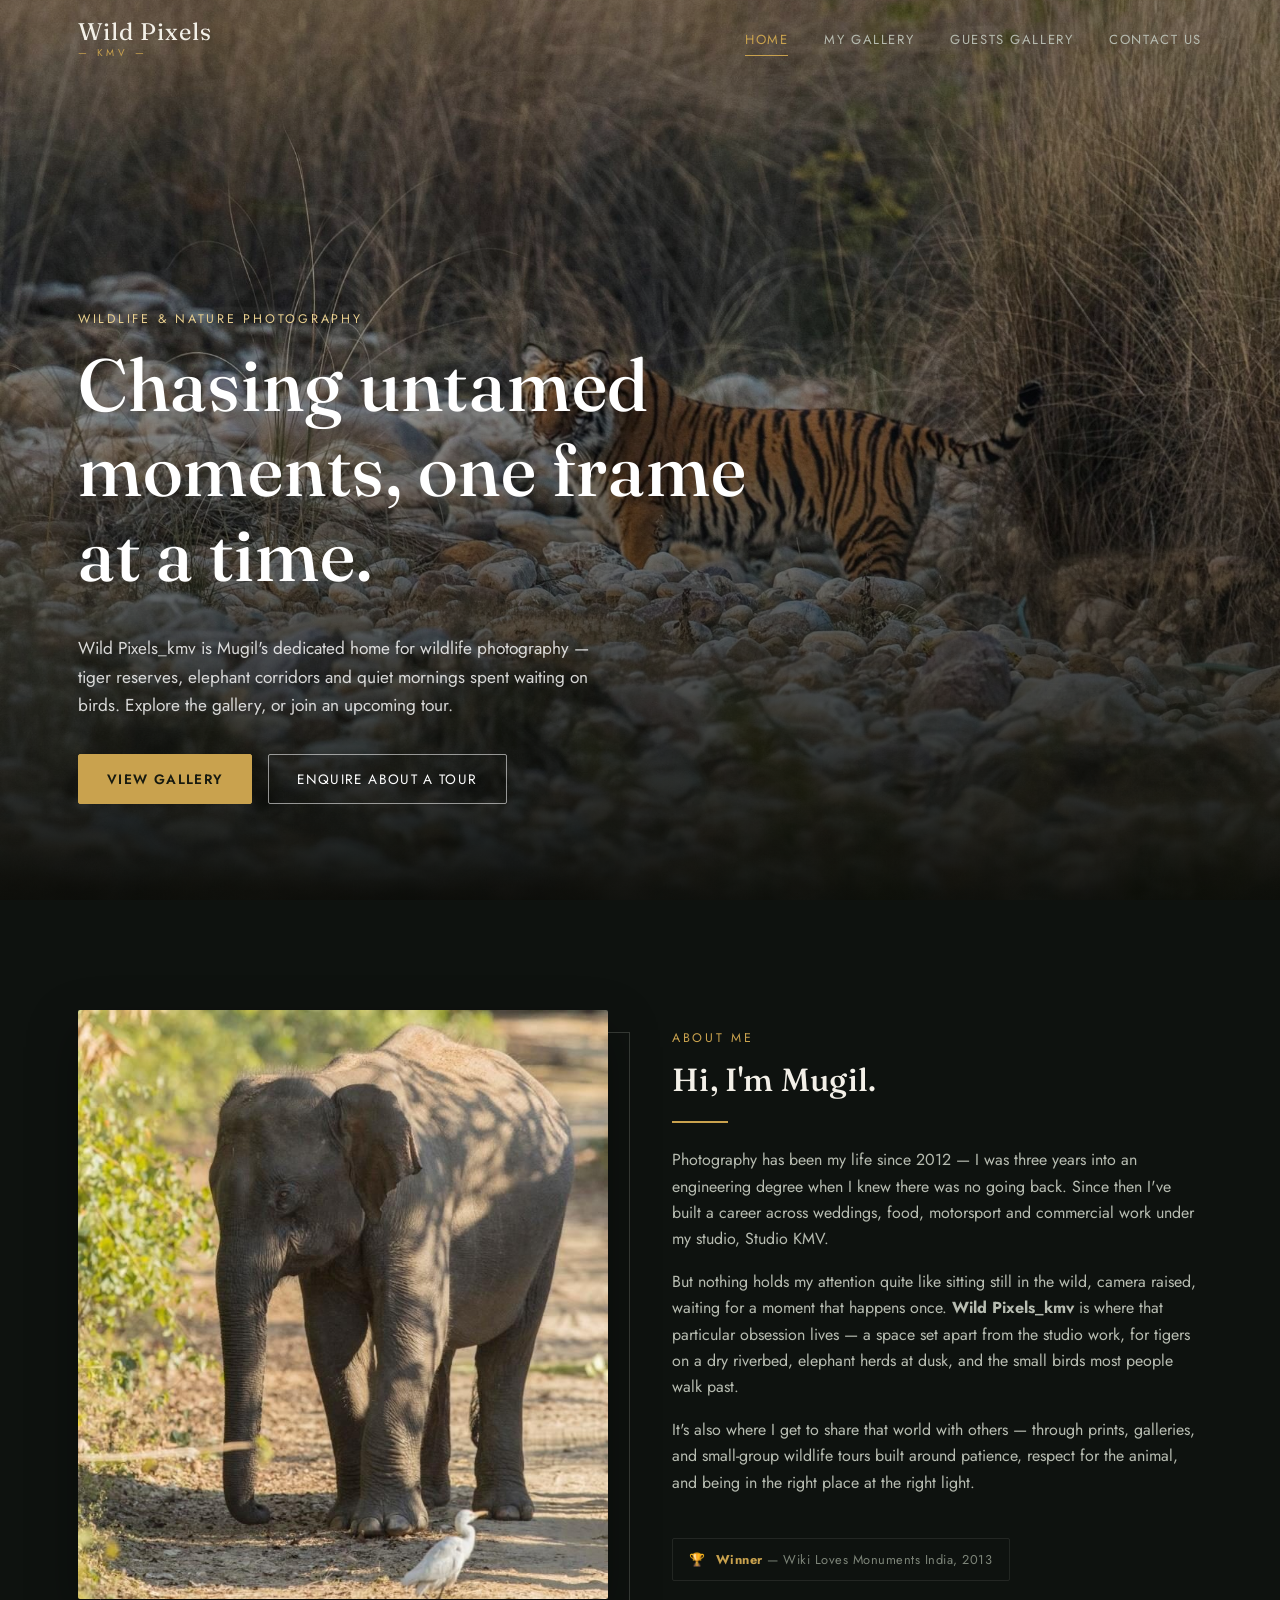
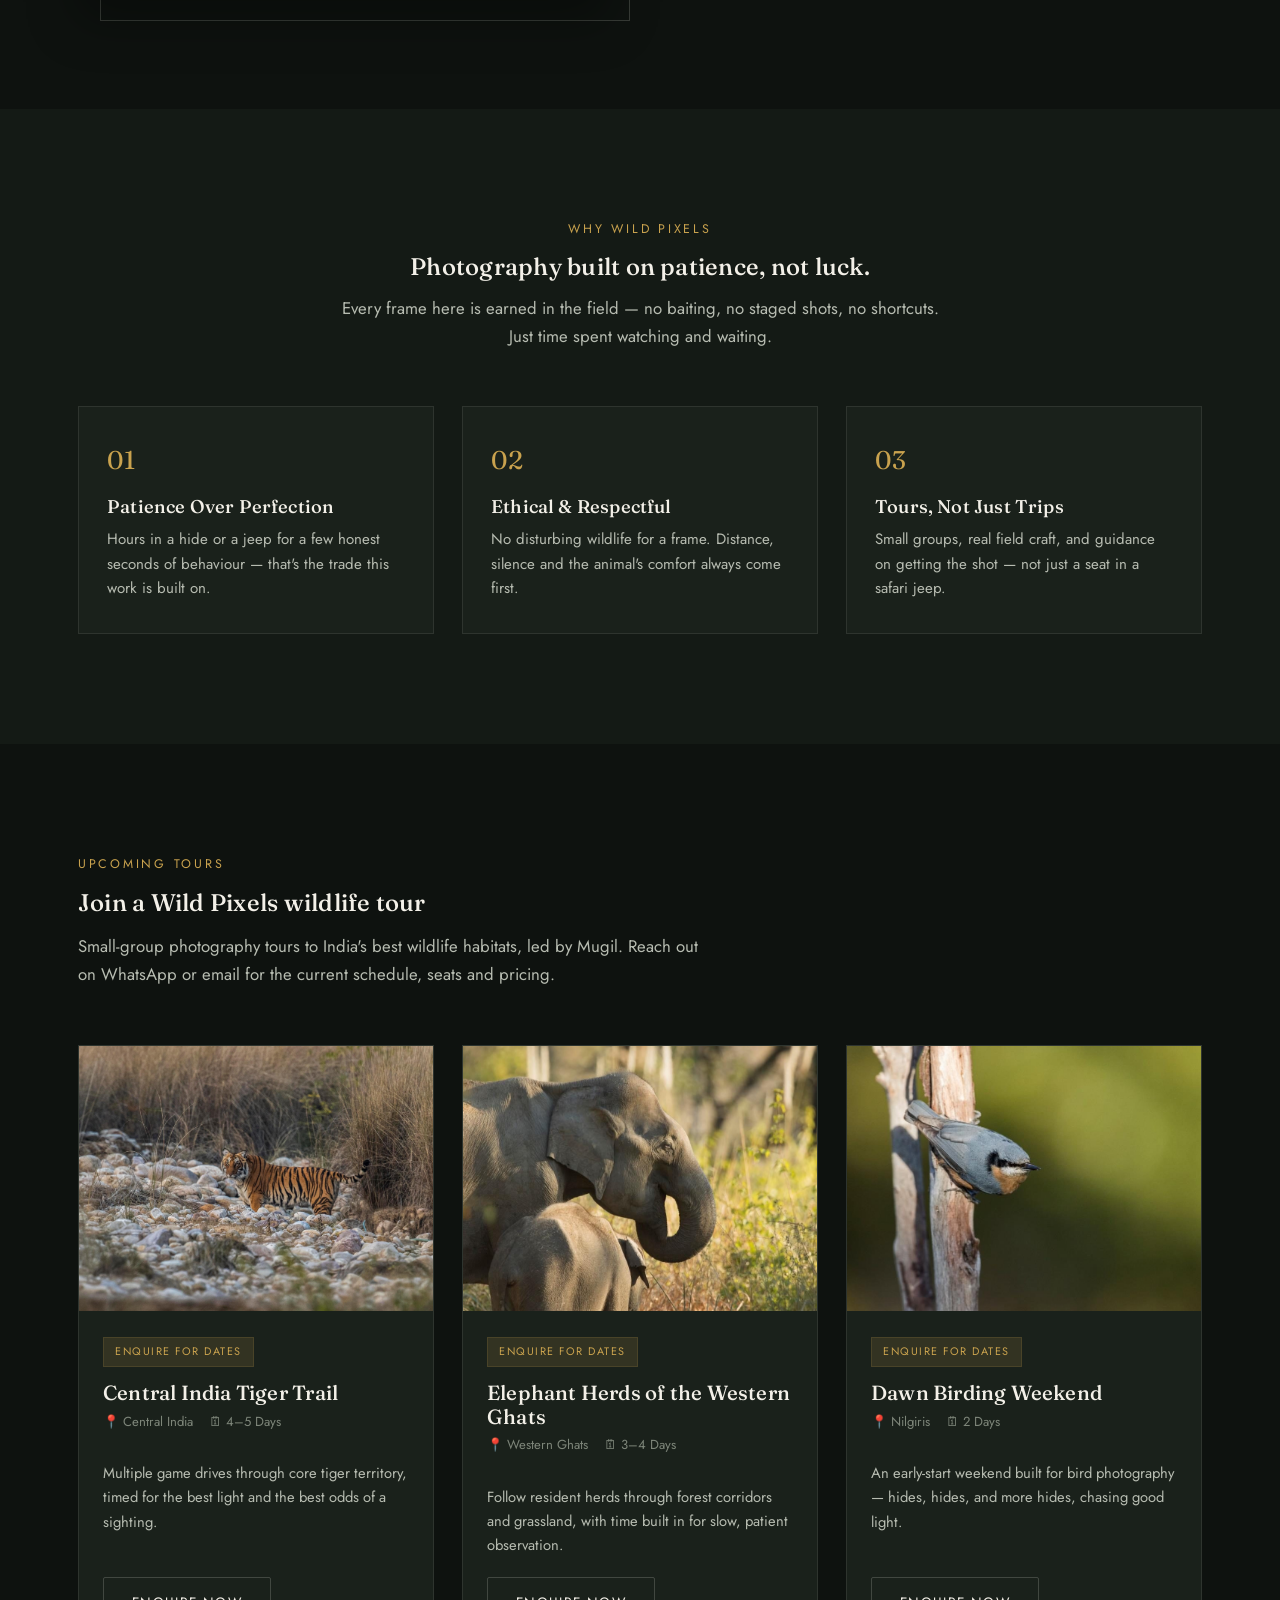
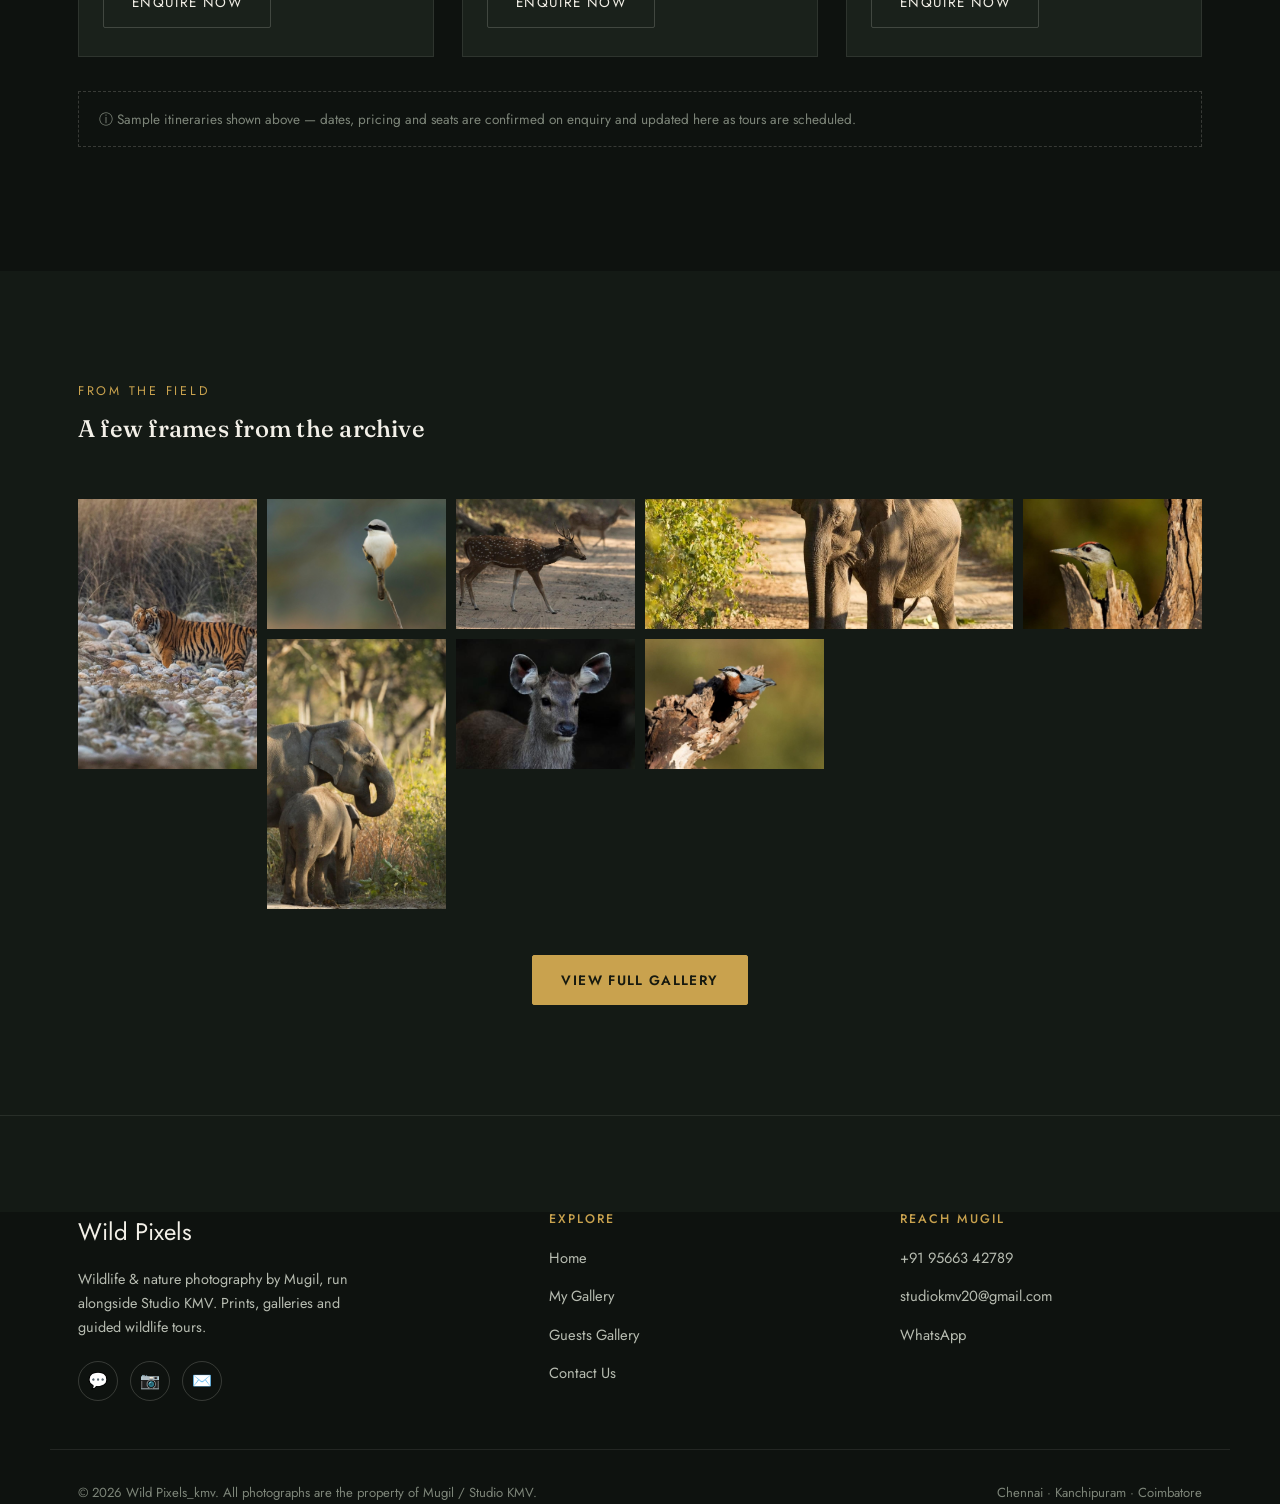
==== index.html @ 9798e11a "Initial Wild Pixels_kmv wildlife photography site Home, gallery, guests gallery, and contact pages b" ====
<!DOCTYPE html>
<html lang="en">
<head>
<meta charset="UTF-8">
<meta name="viewport" content="width=device-width, initial-scale=1.0">
<title>Wild Pixels_kmv — Wildlife &amp; Nature Photography by Mugil</title>
<meta name="description" content="Wild Pixels_kmv is the wildlife and nature photography home of Mugil (Studio KMV) — galleries, guided wildlife tours, and enquiries.">
<link rel="icon" href="data:image/svg+xml,<svg xmlns=%22http://www.w3.org/2000/svg%22 viewBox=%220 0 100 100%22><text y=%22.9em%22 font-size=%2290%22>🐾</text></svg>">
<link rel="preconnect" href="https://fonts.googleapis.com">
<link rel="preconnect" href="https://fonts.gstatic.com" crossorigin>
<link href="https://fonts.googleapis.com/css2?family=Fraunces:opsz,wght@9..144,400;9..144,500;9..144,600&family=Jost:wght@400;500;600&display=swap" rel="stylesheet">
<link rel="stylesheet" href="css/style.css">
</head>
<body>

<header class="site-header">
  <div class="container nav-inner">
    <a href="index.html" class="brand">
      <span class="brand-main">Wild Pixels</span>
      <span class="brand-sub">— KMV —</span>
    </a>
    <nav>
      <ul class="nav-links">
        <li><a href="index.html" class="active">Home</a></li>
        <li><a href="gallery.html">My Gallery</a></li>
        <li><a href="guests.html">Guests Gallery</a></li>
        <li><a href="contact.html">Contact Us</a></li>
      </ul>
    </nav>
    <button class="nav-toggle" aria-label="Toggle menu"><span></span><span></span><span></span></button>
  </div>
</header>

<section class="hero" style="background-image:url('assets/img/tiger.jpg')">
  <div class="container hero-inner">
    <span class="eyebrow reveal in">Wildlife &amp; Nature Photography</span>
    <h1 class="reveal in">Chasing untamed moments, one frame at a time.</h1>
    <p class="reveal in">Wild Pixels_kmv is Mugil's dedicated home for wildlife photography — tiger reserves, elephant corridors and quiet mornings spent waiting on birds. Explore the gallery, or join an upcoming tour.</p>
    <div class="hero-actions reveal in">
      <a href="gallery.html" class="btn btn-primary">View Gallery</a>
      <a href="contact.html" class="btn btn-ghost-light">Enquire About a Tour</a>
    </div>
  </div>
</section>

<!-- ABOUT ME & WHY WILD PIXELS -->
<section class="section" id="about">
  <div class="container split">
    <div class="split-media reveal">
      <img src="assets/img/elephant-calf-egret.jpg" alt="Elephant calf in the wild, Mudumalai">
      <div class="frame"></div>
    </div>
    <div class="split-body reveal">
      <span class="eyebrow">About Me</span>
      <h2>Hi, I'm Mugil.</h2>
      <div class="divider"></div>
      <p>Photography has been my life since 2012 — I was three years into an engineering degree when I knew there was no going back. Since then I've built a career across weddings, food, motorsport and commercial work under my studio, Studio KMV.</p>
      <p>But nothing holds my attention quite like sitting still in the wild, camera raised, waiting for a moment that happens once. <strong>Wild Pixels_kmv</strong> is where that particular obsession lives — a space set apart from the studio work, for tigers on a dry riverbed, elephant herds at dusk, and the small birds most people walk past.</p>
      <p>It's also where I get to share that world with others — through prints, galleries, and small-group wildlife tours built around patience, respect for the animal, and being in the right place at the right light.</p>
      <div class="credit-line">🏆 <span><strong>Winner</strong> — Wiki Loves Monuments India, 2013</span></div>
    </div>
  </div>
</section>

<!-- WHY WILD PIXELS -->
<section class="section section-alt">
  <div class="container">
    <div class="section-head center reveal">
      <span class="eyebrow">Why Wild Pixels</span>
      <h2>Photography built on patience, not luck.</h2>
      <p class="lede" style="margin:14px auto 0;">Every frame here is earned in the field — no baiting, no staged shots, no shortcuts. Just time spent watching and waiting.</p>
    </div>
    <div class="why-grid">
      <div class="why-card reveal">
        <span class="num">01</span>
        <h3>Patience Over Perfection</h3>
        <p>Hours in a hide or a jeep for a few honest seconds of behaviour — that's the trade this work is built on.</p>
      </div>
      <div class="why-card reveal">
        <span class="num">02</span>
        <h3>Ethical &amp; Respectful</h3>
        <p>No disturbing wildlife for a frame. Distance, silence and the animal's comfort always come first.</p>
      </div>
      <div class="why-card reveal">
        <span class="num">03</span>
        <h3>Tours, Not Just Trips</h3>
        <p>Small groups, real field craft, and guidance on getting the shot — not just a seat in a safari jeep.</p>
      </div>
    </div>
  </div>
</section>

<!-- UPCOMING TOURS -->
<section class="section" id="tours">
  <div class="container">
    <div class="section-head reveal">
      <span class="eyebrow">Upcoming Tours</span>
      <h2>Join a Wild Pixels wildlife tour</h2>
      <p class="lede">Small-group photography tours to India's best wildlife habitats, led by Mugil. Reach out on WhatsApp or email for the current schedule, seats and pricing.</p>
    </div>

    <div class="tour-grid">
      <article class="tour-card reveal">
        <div class="tour-media"><img src="assets/img/tiger.jpg" alt="Tiger tour sample"></div>
        <div class="tour-body">
          <span class="tour-status">Enquire for dates</span>
          <h3>Central India Tiger Trail</h3>
          <div class="tour-meta"><span>📍 Central India</span><span>🗓 4–5 Days</span></div>
          <p class="desc">Multiple game drives through core tiger territory, timed for the best light and the best odds of a sighting.</p>
          <a href="contact.html" class="btn">Enquire Now</a>
        </div>
      </article>

      <article class="tour-card reveal">
        <div class="tour-media"><img src="assets/img/elephant-family.jpg" alt="Elephant herd tour sample"></div>
        <div class="tour-body">
          <span class="tour-status">Enquire for dates</span>
          <h3>Elephant Herds of the Western Ghats</h3>
          <div class="tour-meta"><span>📍 Western Ghats</span><span>🗓 3–4 Days</span></div>
          <p class="desc">Follow resident herds through forest corridors and grassland, with time built in for slow, patient observation.</p>
          <a href="contact.html" class="btn">Enquire Now</a>
        </div>
      </article>

      <article class="tour-card reveal">
        <div class="tour-media"><img src="assets/img/nuthatch-branch.jpg" alt="Birding tour sample"></div>
        <div class="tour-body">
          <span class="tour-status">Enquire for dates</span>
          <h3>Dawn Birding Weekend</h3>
          <div class="tour-meta"><span>📍 Nilgiris</span><span>🗓 2 Days</span></div>
          <p class="desc">An early-start weekend built for bird photography — hides, hides, and more hides, chasing good light.</p>
          <a href="contact.html" class="btn">Enquire Now</a>
        </div>
      </article>
    </div>

    <p class="tours-note">ⓘ Sample itineraries shown above — dates, pricing and seats are confirmed on enquiry and updated here as tours are scheduled.</p>
  </div>
</section>

<!-- GALLERY SNIPPETS -->
<section class="section section-alt">
  <div class="container">
    <div class="section-head reveal">
      <span class="eyebrow">From the Field</span>
      <h2>A few frames from the archive</h2>
    </div>
    <div class="snip-grid reveal">
      <a href="gallery.html" class="tall"><img src="assets/img/tiger.jpg" alt="Tiger, Central India"></a>
      <a href="gallery.html"><img src="assets/img/hero-shrike.jpg" alt="Long-tailed shrike"></a>
      <a href="gallery.html"><img src="assets/img/spotted-deer.jpg" alt="Spotted deer"></a>
      <a href="gallery.html" class="wide"><img src="assets/img/elephant-walking.jpg" alt="Asian elephant"></a>
      <a href="gallery.html"><img src="assets/img/woodpecker-2.jpg" alt="Woodpecker"></a>
      <a href="gallery.html" class="tall"><img src="assets/img/elephant-family.jpg" alt="Elephant family"></a>
      <a href="gallery.html"><img src="assets/img/sambar-deer.jpg" alt="Sambar deer"></a>
      <a href="gallery.html"><img src="assets/img/nuthatch-hole.jpg" alt="Nuthatch"></a>
    </div>
    <div class="section-foot reveal">
      <a href="gallery.html" class="btn btn-primary">View Full Gallery</a>
    </div>
  </div>
</section>

<footer class="site-footer" id="footer-include"></footer>
<script src="js/footer.js"></script>
<script src="js/main.js"></script>
</body>
</html>
---- css/style.css ----
/* ============================================================
   Wild Pixels_kmv — Wildlife & Nature Photography
   ============================================================ */

:root {
  --bg: #0e120f;
  --bg-alt: #141a15;
  --surface: #1a211b;
  --surface-2: #202822;
  --text: #f3f0e8;
  --text-muted: #b7bcb1;
  --text-faint: #7d8579;
  --accent: #c9a24e;
  --accent-soft: rgba(201, 162, 78, 0.14);
  --border: rgba(243, 240, 232, 0.09);
  --border-strong: rgba(243, 240, 232, 0.18);
  --shadow: 0 20px 50px rgba(0, 0, 0, 0.35);
  --serif: "Fraunces", "Georgia", serif;
  --sans: "Jost", "Segoe UI", sans-serif;
  --maxw: 1180px;
}

* { box-sizing: border-box; }
html { scroll-behavior: smooth; }

body {
  margin: 0;
  background: var(--bg);
  color: var(--text);
  font-family: var(--sans);
  font-size: 16px;
  line-height: 1.65;
  -webkit-font-smoothing: antialiased;
}

img { max-width: 100%; display: block; }

h1, h2, h3, h4 {
  font-family: var(--serif);
  font-weight: 500;
  line-height: 1.15;
  margin: 0 0 0.5em;
  letter-spacing: 0.01em;
}

a { color: inherit; text-decoration: none; }

.container {
  max-width: var(--maxw);
  margin: 0 auto;
  padding: 0 28px;
}

.eyebrow {
  display: block;
  font-family: var(--sans);
  font-size: 0.78rem;
  letter-spacing: 0.22em;
  text-transform: uppercase;
  color: var(--accent);
  margin-bottom: 14px;
}

.lede {
  color: var(--text-muted);
  font-size: 1.05rem;
  max-width: 62ch;
}

/* ---------- Buttons ---------- */
.btn {
  display: inline-flex;
  align-items: center;
  gap: 10px;
  padding: 13px 28px;
  border-radius: 2px;
  font-family: var(--sans);
  font-size: 0.85rem;
  letter-spacing: 0.1em;
  text-transform: uppercase;
  border: 1px solid var(--border-strong);
  transition: all 0.25s ease;
  cursor: pointer;
  background: transparent;
  color: var(--text);
}
.btn:hover { border-color: var(--accent); color: var(--accent); }
.btn-primary {
  background: var(--accent);
  border-color: var(--accent);
  color: #16190f;
  font-weight: 600;
}
.btn-primary:hover { background: #dbb562; border-color: #dbb562; color: #16190f; }
.btn-ghost-light {
  border-color: rgba(255,255,255,0.55);
  color: #fff;
}
.btn-ghost-light:hover { border-color: var(--accent); color: var(--accent); }

/* ---------- Nav ---------- */
.site-header {
  position: fixed;
  top: 0; left: 0; right: 0;
  z-index: 100;
  padding: 20px 0;
  transition: background 0.3s ease, padding 0.3s ease, box-shadow .3s ease;
}
.site-header.scrolled {
  background: rgba(14, 18, 15, 0.92);
  backdrop-filter: blur(10px);
  padding: 12px 0;
  box-shadow: 0 6px 24px rgba(0,0,0,0.25);
  border-bottom: 1px solid var(--border);
}
.nav-inner {
  display: flex;
  align-items: center;
  justify-content: space-between;
}
.brand {
  display: flex;
  flex-direction: column;
  line-height: 1;
}
.brand .brand-main {
  font-family: var(--serif);
  font-size: 1.5rem;
  letter-spacing: 0.04em;
  color: var(--text);
}
.brand .brand-sub {
  font-family: var(--sans);
  font-size: 0.62rem;
  letter-spacing: 0.35em;
  color: var(--accent);
  margin-top: 4px;
}
.nav-links {
  display: flex;
  gap: 36px;
  align-items: center;
  list-style: none;
  margin: 0; padding: 0;
}
.nav-links a {
  font-size: 0.82rem;
  letter-spacing: 0.12em;
  text-transform: uppercase;
  color: var(--text-muted);
  padding: 6px 0;
  border-bottom: 1px solid transparent;
  transition: color .2s ease, border-color .2s ease;
}
.nav-links a:hover,
.nav-links a.active { color: var(--accent); border-color: var(--accent); }

.nav-toggle {
  display: none;
  flex-direction: column;
  gap: 5px;
  background: none;
  border: none;
  cursor: pointer;
  padding: 6px;
}
.nav-toggle span {
  width: 24px; height: 2px; background: var(--text);
}

/* ---------- Hero ---------- */
.hero {
  position: relative;
  min-height: 100vh;
  display: flex;
  align-items: flex-end;
  background-size: cover;
  background-position: center;
  overflow: hidden;
}
.hero::after {
  content: "";
  position: absolute; inset: 0;
  background: linear-gradient(180deg, rgba(10,12,9,0.35) 0%, rgba(10,12,9,0.35) 40%, rgba(8,10,7,0.92) 100%);
}
.hero-inner {
  position: relative;
  z-index: 2;
  padding-bottom: 96px;
  width: 100%;
}
.hero .eyebrow { color: #e8cf8f; }
.hero h1 {
  font-size: clamp(2.6rem, 6vw, 4.6rem);
  color: #fff;
  max-width: 16ch;
}
.hero p {
  color: rgba(255,255,255,0.82);
  max-width: 52ch;
  font-size: 1.08rem;
  margin: 18px 0 34px;
}
.hero-actions { display: flex; gap: 16px; flex-wrap: wrap; }

.page-hero {
  position: relative;
  min-height: 46vh;
  display: flex;
  align-items: flex-end;
  background-size: cover;
  background-position: center;
}
.page-hero::after {
  content: "";
  position: absolute; inset: 0;
  background: linear-gradient(180deg, rgba(10,12,9,0.45) 0%, rgba(8,10,7,0.9) 100%);
}
.page-hero .hero-inner { padding-bottom: 56px; }
.page-hero h1 { color: #fff; font-size: clamp(2.2rem, 4.5vw, 3.2rem); }

/* ---------- Sections ---------- */
.section { padding: 110px 0; }
.section-tight { padding: 70px 0; }
.section-alt { background: var(--bg-alt); }
.section-head { max-width: 640px; margin-bottom: 56px; }
.section-head.center { margin-left: auto; margin-right: auto; text-align: center; }

/* ---------- About / split layout ---------- */
.split {
  display: grid;
  grid-template-columns: 1fr 1fr;
  gap: 64px;
  align-items: center;
}
.split-media { position: relative; }
.split-media img {
  width: 100%;
  border-radius: 2px;
  box-shadow: var(--shadow);
}
.split-media .frame {
  position: absolute;
  top: 22px; left: 22px; right: -22px; bottom: -22px;
  border: 1px solid var(--border-strong);
  z-index: -1;
}
.split-body h2 { font-size: 2rem; }
.split-body .divider {
  width: 56px; height: 2px; background: var(--accent);
  margin: 22px 0 24px;
}
.split-body p { color: var(--text-muted); margin: 0 0 16px; }
.credit-line {
  display: inline-flex; align-items: center; gap: 10px;
  margin-top: 26px; padding: 10px 16px;
  border: 1px solid var(--border); border-radius: 2px;
  font-size: 0.8rem; color: var(--text-faint); letter-spacing: 0.04em;
}
.credit-line strong { color: var(--accent); }

/* ---------- Why grid ---------- */
.why-grid {
  display: grid;
  grid-template-columns: repeat(3, 1fr);
  gap: 28px;
  margin-top: 56px;
}
.why-card {
  padding: 32px 28px;
  border: 1px solid var(--border);
  background: var(--surface);
}
.why-card .num {
  font-family: var(--serif);
  color: var(--accent);
  font-size: 1.6rem;
  display: block;
  margin-bottom: 14px;
}
.why-card h3 { font-size: 1.15rem; margin-bottom: 10px; }
.why-card p { color: var(--text-muted); font-size: 0.94rem; margin: 0; }

/* ---------- Tours ---------- */
.tour-grid {
  display: grid;
  grid-template-columns: repeat(auto-fit, minmax(320px, 1fr));
  gap: 28px;
}
.tour-card {
  background: var(--surface);
  border: 1px solid var(--border);
  overflow: hidden;
  display: flex;
  flex-direction: column;
}
.tour-media { aspect-ratio: 4/3; overflow: hidden; }
.tour-media img { width: 100%; height: 100%; object-fit: cover; transition: transform .5s ease; }
.tour-card:hover .tour-media img { transform: scale(1.06); }
.tour-body { padding: 26px 24px 28px; display: flex; flex-direction: column; flex: 1; }
.tour-status {
  align-self: flex-start;
  font-size: 0.68rem; letter-spacing: 0.14em; text-transform: uppercase;
  color: var(--accent); border: 1px solid var(--accent-soft);
  background: var(--accent-soft); padding: 5px 11px; margin-bottom: 14px;
}
.tour-body h3 { font-size: 1.28rem; margin-bottom: 6px; }
.tour-meta {
  display: flex; gap: 16px; flex-wrap: wrap;
  font-size: 0.82rem; color: var(--text-faint); margin-bottom: 14px;
}
.tour-body p.desc { color: var(--text-muted); font-size: 0.92rem; flex: 1; margin-bottom: 20px; }
.tour-body .btn { align-self: flex-start; }

.tours-note {
  margin-top: 34px; padding: 16px 20px;
  border: 1px dashed var(--border-strong);
  color: var(--text-faint); font-size: 0.85rem;
  display: flex; gap: 10px; align-items: flex-start;
}

/* ---------- Gallery grid & snippets ---------- */
.snip-grid {
  display: grid;
  grid-template-columns: repeat(6, 1fr);
  grid-auto-rows: 130px;
  gap: 10px;
}
.snip-grid a { display: block; overflow: hidden; position: relative; }
.snip-grid img { width: 100%; height: 100%; object-fit: cover; transition: transform .5s ease; }
.snip-grid a:hover img { transform: scale(1.08); }
.snip-grid .tall { grid-row: span 2; }
.snip-grid .wide { grid-column: span 2; }

.section-foot {
  margin-top: 46px; display: flex; justify-content: center;
}

.gallery-grid {
  columns: 3 260px;
  column-gap: 16px;
}
.gallery-grid figure {
  margin: 0 0 16px; break-inside: avoid;
  position: relative; overflow: hidden; cursor: zoom-in;
  border: 1px solid var(--border);
}
.gallery-grid img { width: 100%; display: block; transition: transform .5s ease, filter .5s ease; }
.gallery-grid figure:hover img { transform: scale(1.05); }
.gallery-grid figcaption {
  position: absolute; left: 0; right: 0; bottom: 0;
  padding: 14px 16px 12px;
  background: linear-gradient(0deg, rgba(0,0,0,0.75), transparent);
  font-size: 0.78rem; letter-spacing: 0.06em; color: #f2efe9;
  opacity: 0; transform: translateY(6px);
  transition: opacity .25s ease, transform .25s ease;
}
.gallery-grid figure:hover figcaption { opacity: 1; transform: translateY(0); }

.filter-bar {
  display: flex; gap: 10px; flex-wrap: wrap; margin-bottom: 40px;
}
.filter-bar button {
  background: none; border: 1px solid var(--border-strong);
  color: var(--text-muted); padding: 9px 18px;
  font-family: var(--sans); font-size: 0.78rem; letter-spacing: 0.1em;
  text-transform: uppercase; cursor: pointer; transition: all .2s ease;
}
.filter-bar button:hover { color: var(--accent); border-color: var(--accent); }
.filter-bar button.active { background: var(--accent); border-color: var(--accent); color: #16190f; }

/* ---------- Lightbox ---------- */
.lightbox {
  position: fixed; inset: 0; z-index: 200;
  background: rgba(6,7,5,0.94);
  display: none; align-items: center; justify-content: center;
  padding: 40px;
}
.lightbox.open { display: flex; }
.lightbox img { max-width: 92vw; max-height: 86vh; box-shadow: 0 20px 60px rgba(0,0,0,0.6); }
.lightbox-close, .lightbox-prev, .lightbox-next {
  position: absolute; background: none; border: 1px solid rgba(255,255,255,0.3);
  color: #fff; cursor: pointer; font-family: var(--sans); font-size: 0.9rem;
  width: 44px; height: 44px; border-radius: 50%;
}
.lightbox-close { top: 26px; right: 26px; }
.lightbox-prev { left: 26px; top: 50%; transform: translateY(-50%); }
.lightbox-next { right: 26px; top: 50%; transform: translateY(-50%); }
.lightbox-close:hover, .lightbox-prev:hover, .lightbox-next:hover { border-color: var(--accent); color: var(--accent); }

/* ---------- Guest gallery empty state ---------- */
.guest-intro { max-width: 680px; }
.empty-state {
  border: 1px dashed var(--border-strong);
  padding: 70px 40px;
  text-align: center;
  color: var(--text-faint);
  margin-top: 20px;
}
.empty-state .icon { font-size: 2rem; margin-bottom: 18px; color: var(--accent); }
.empty-state h3 { color: var(--text); font-size: 1.3rem; margin-bottom: 10px; }
.empty-state p { max-width: 46ch; margin: 0 auto 26px; }

.guest-tiles {
  display: grid;
  grid-template-columns: repeat(auto-fill, minmax(220px, 1fr));
  gap: 20px;
  margin-top: 40px;
}
.guest-tile {
  aspect-ratio: 1;
  border: 1px dashed var(--border-strong);
  display: flex; align-items: center; justify-content: center;
  color: var(--text-faint); font-size: 0.78rem; letter-spacing: 0.06em;
  text-align: center; padding: 20px;
}

/* ---------- Contact ---------- */
.contact-grid {
  display: grid;
  grid-template-columns: 1.1fr 0.9fr;
  gap: 60px;
}
.contact-cards { display: grid; gap: 18px; }
.contact-card {
  display: flex; align-items: center; gap: 18px;
  padding: 24px; border: 1px solid var(--border); background: var(--surface);
  transition: border-color .2s ease;
}
.contact-card:hover { border-color: var(--accent); }
.contact-card .ic {
  width: 46px; height: 46px; border-radius: 50%;
  background: var(--accent-soft); color: var(--accent);
  display: flex; align-items: center; justify-content: center;
  font-size: 1.2rem; flex-shrink: 0;
}
.contact-card .label { font-size: 0.72rem; letter-spacing: 0.14em; text-transform: uppercase; color: var(--text-faint); margin-bottom: 4px; }
.contact-card .value { font-size: 1.02rem; color: var(--text); }
.contact-card .value small { display: block; color: var(--text-muted); font-size: 0.82rem; font-weight: 400; margin-top: 2px; }

.contact-map-note {
  border: 1px solid var(--border);
  background: var(--surface);
  padding: 40px 32px;
  display: flex; flex-direction: column; justify-content: center;
  min-height: 260px;
}
.contact-map-note h3 { font-size: 1.2rem; margin-bottom: 12px; }
.contact-map-note p { color: var(--text-muted); font-size: 0.92rem; }
.location-list { list-style: none; margin: 20px 0 0; padding: 0; }
.location-list li {
  padding: 10px 0; border-top: 1px solid var(--border);
  font-size: 0.92rem; color: var(--text-muted);
  display: flex; justify-content: space-between;
}

/* ---------- Footer ---------- */
.site-footer { border-top: 1px solid var(--border); padding: 64px 0 32px; background: var(--bg-alt); }
.footer-top {
  display: grid; grid-template-columns: 1.4fr 1fr 1fr; gap: 48px;
  padding-bottom: 48px; margin-bottom: 32px; border-bottom: 1px solid var(--border);
}
.footer-brand .brand-main { font-size: 1.5rem; }
.footer-brand p { color: var(--text-muted); font-size: 0.9rem; margin: 16px 0 0; max-width: 34ch; }
.footer-col h4 {
  font-family: var(--sans); font-size: 0.78rem; letter-spacing: 0.16em;
  text-transform: uppercase; color: var(--accent); margin-bottom: 18px;
}
.footer-col ul { list-style: none; margin: 0; padding: 0; }
.footer-col li { margin-bottom: 12px; }
.footer-col a { color: var(--text-muted); font-size: 0.92rem; transition: color .2s ease; }
.footer-col a:hover { color: var(--accent); }
.social-row { display: flex; gap: 12px; margin-top: 6px; }
.social-row a {
  width: 40px; height: 40px; border: 1px solid var(--border-strong);
  border-radius: 50%; display: flex; align-items: center; justify-content: center;
  font-size: 1rem; color: var(--text-muted);
}
.social-row a:hover { border-color: var(--accent); color: var(--accent); }
.footer-bottom {
  display: flex; justify-content: space-between; align-items: center;
  font-size: 0.82rem; color: var(--text-faint); flex-wrap: wrap; gap: 12px;
}

/* ---------- Reveal-on-scroll ---------- */
.reveal { opacity: 0; transform: translateY(24px); transition: opacity .7s ease, transform .7s ease; }
.reveal.in { opacity: 1; transform: translateY(0); }

/* ---------- Responsive ---------- */
@media (max-width: 900px) {
  .split { grid-template-columns: 1fr; gap: 40px; }
  .why-grid { grid-template-columns: 1fr; }
  .contact-grid { grid-template-columns: 1fr; }
  .footer-top { grid-template-columns: 1fr; gap: 32px; }
  .snip-grid { grid-template-columns: repeat(3, 1fr); grid-auto-rows: 110px; }
  .gallery-grid { columns: 2 220px; }
}

@media (max-width: 720px) {
  .nav-links {
    position: fixed; top: 0; right: 0; height: 100vh; width: 78%;
    background: var(--bg-alt); flex-direction: column; justify-content: center;
    align-items: flex-start; gap: 28px; padding: 40px;
    transform: translateX(100%); transition: transform .3s ease;
    border-left: 1px solid var(--border);
  }
  .nav-links.open { transform: translateX(0); }
  .nav-toggle { display: flex; }
  .hero-actions { flex-direction: column; align-items: flex-start; }
  .snip-grid { grid-template-columns: repeat(2, 1fr); }
  .gallery-grid { columns: 1 100%; }
}
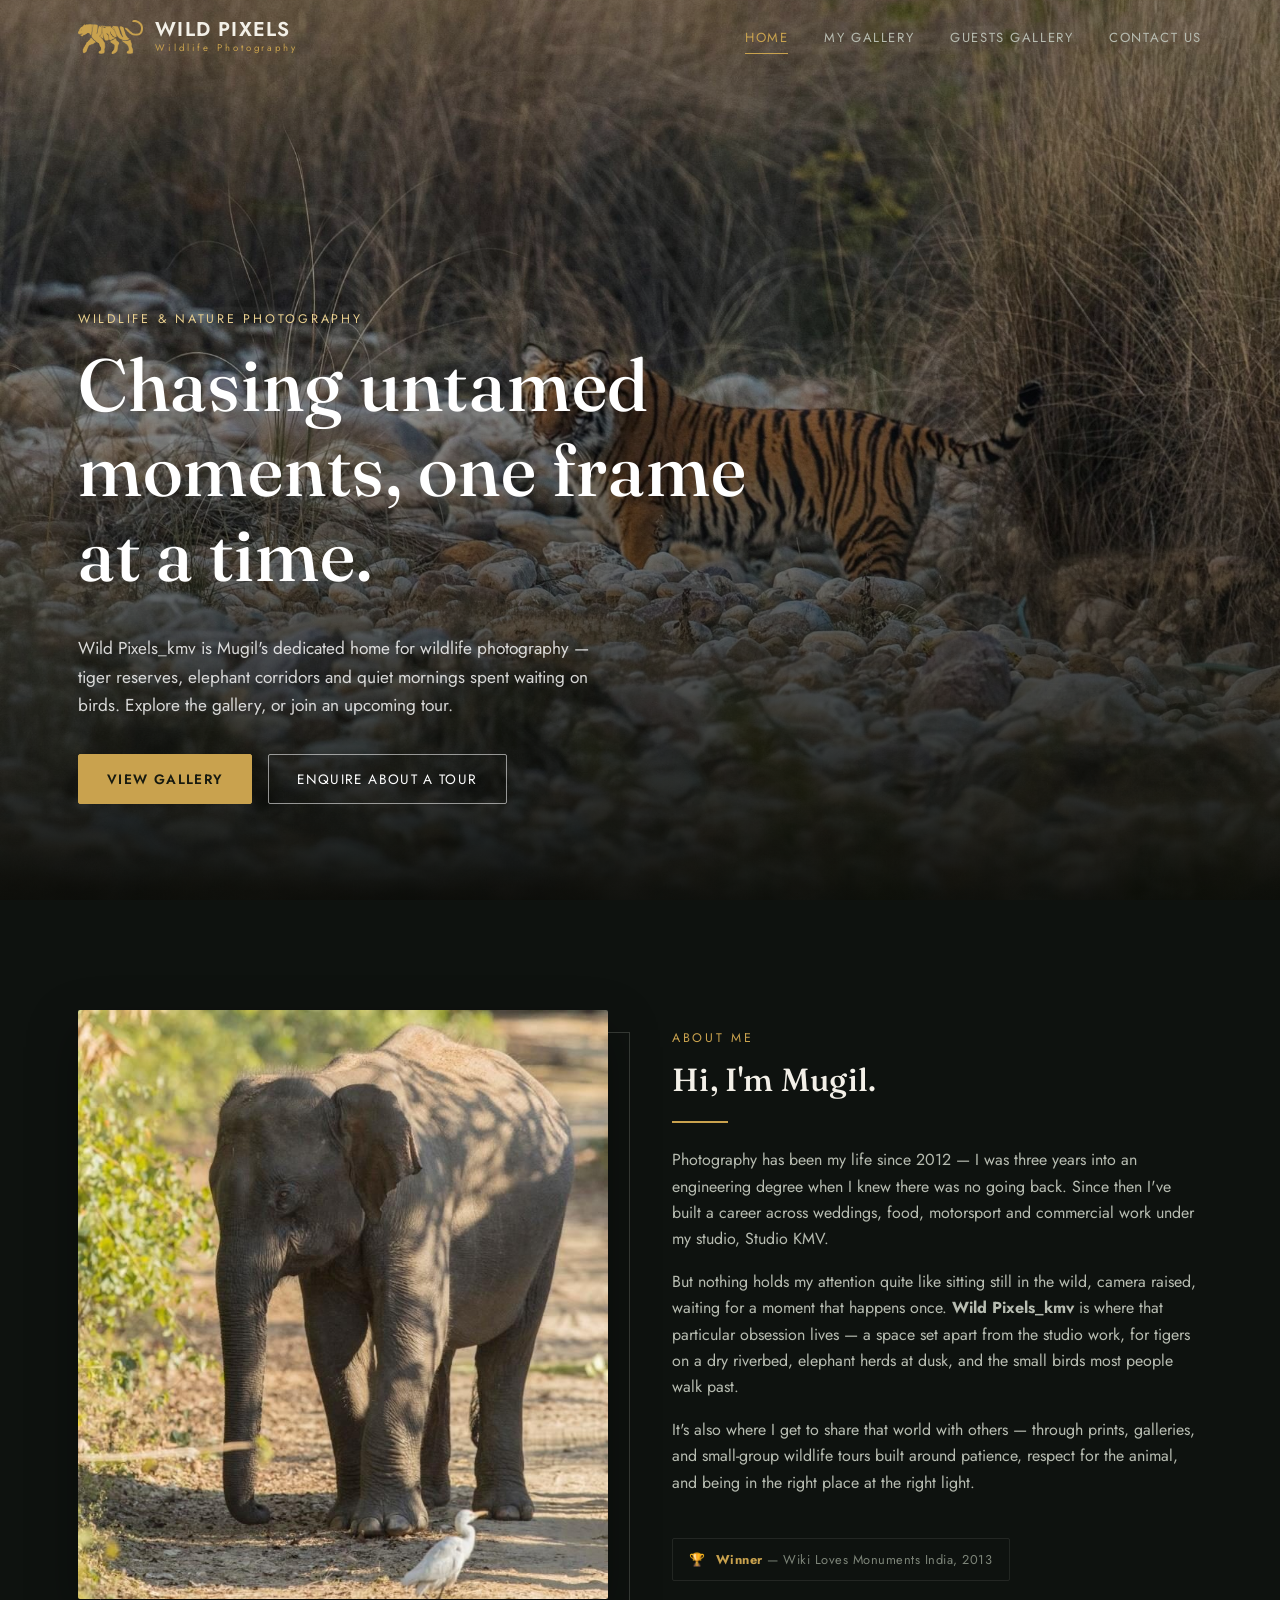
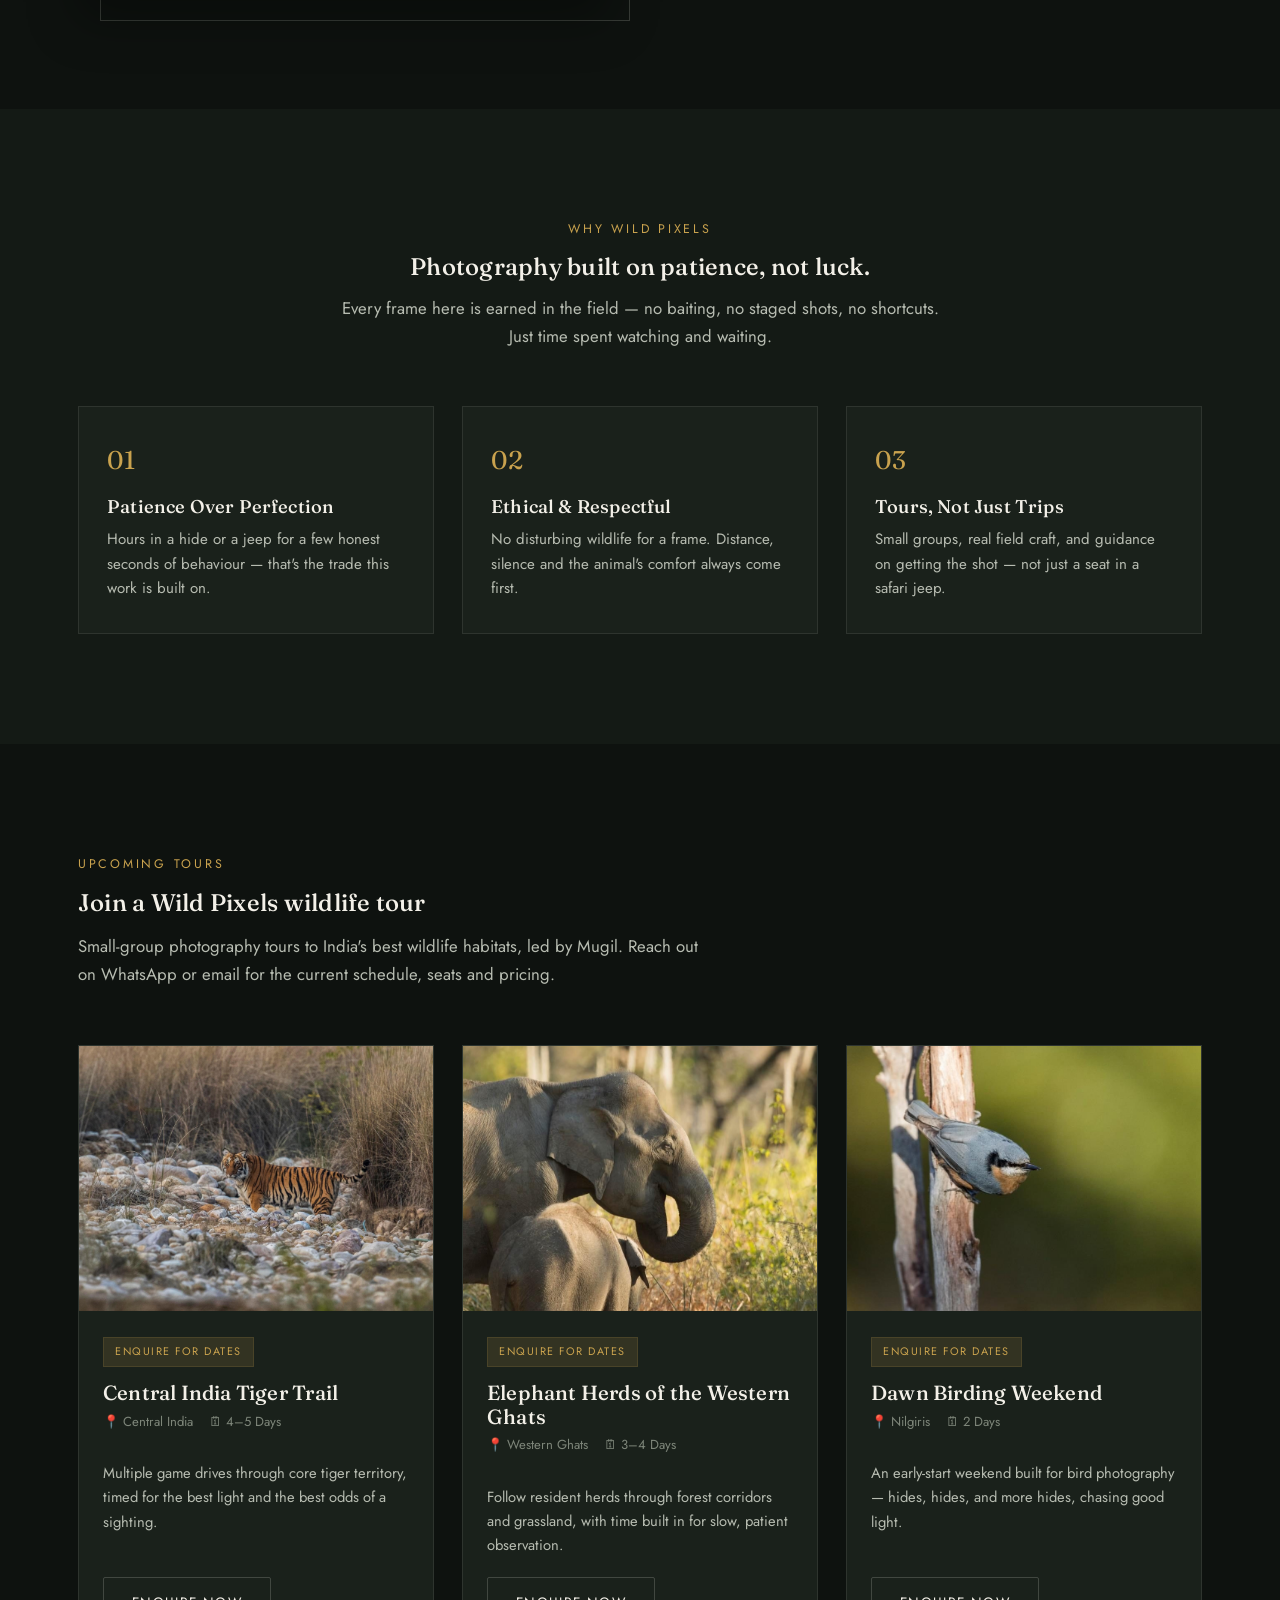
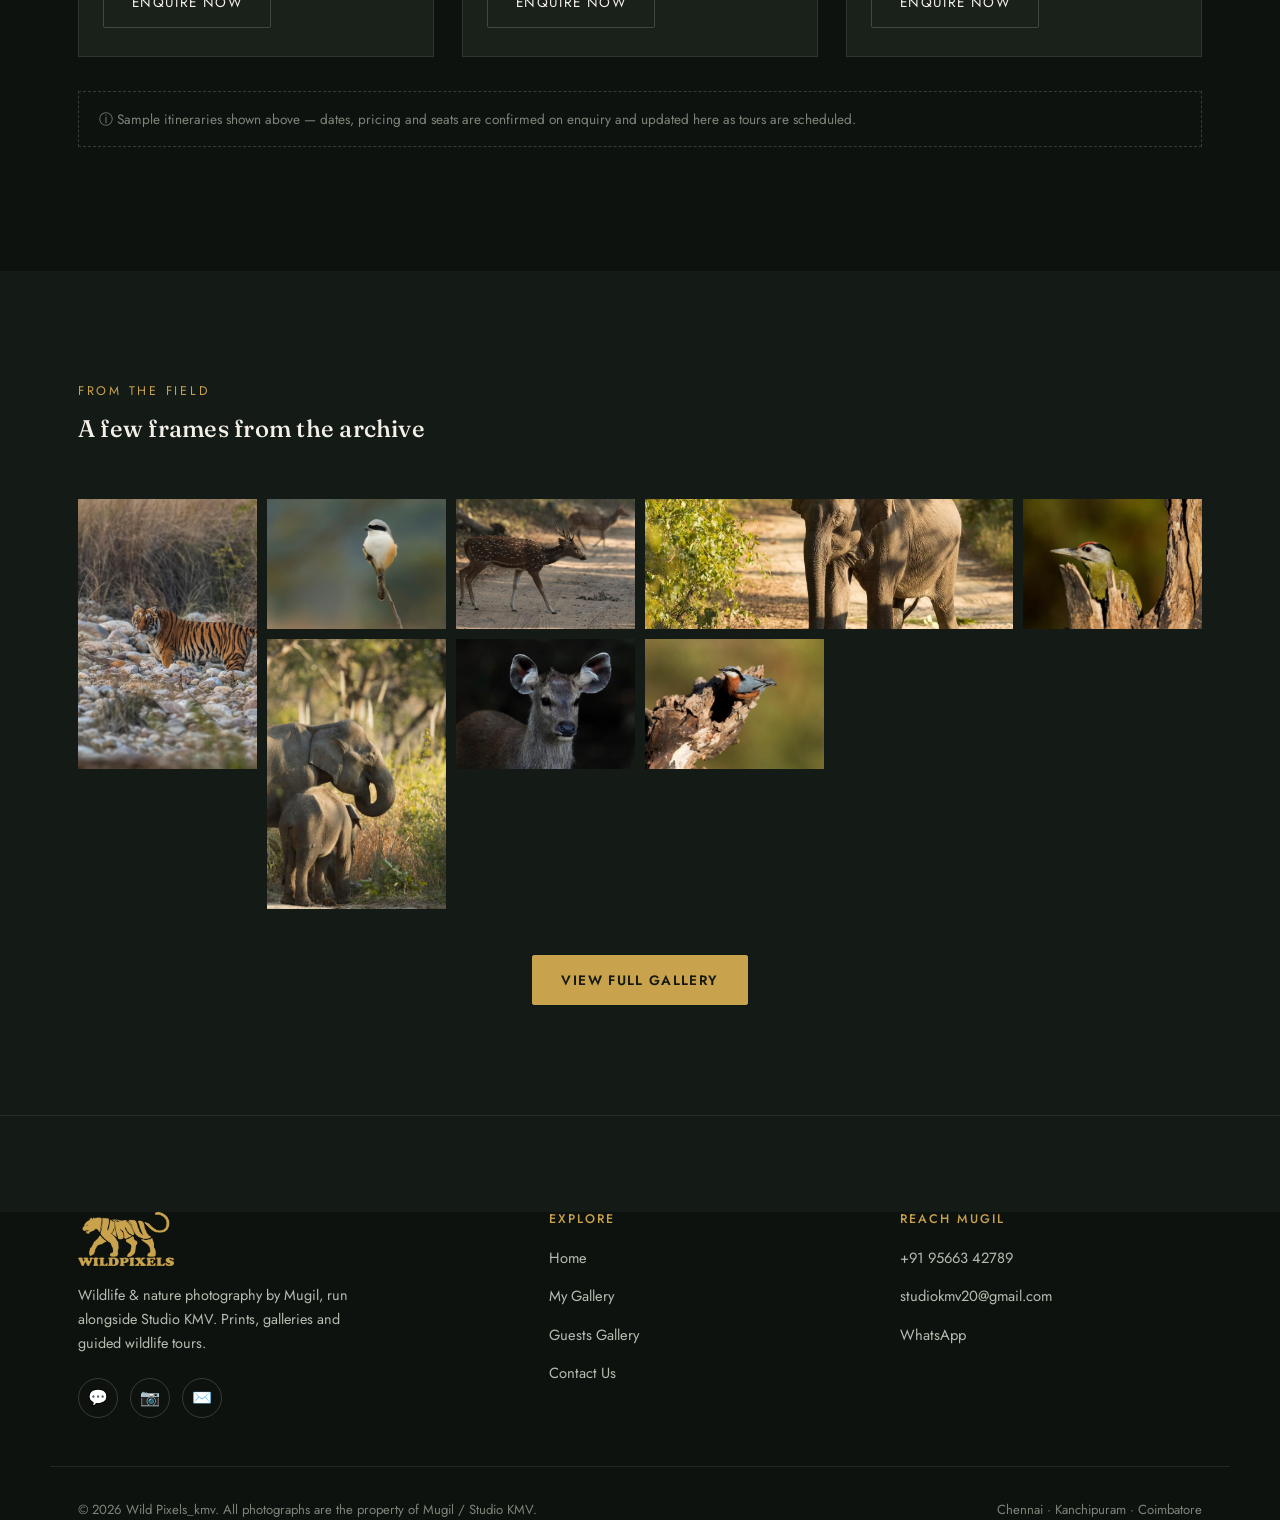
==== commit ec83569c: "Add official Wild Pixels brand logo Recolor the supplied tiger mark + wordmark into gold/cream varia" ====
--- a/index.html
+++ b/index.html
@@ -5,7 +5,9 @@
 <meta name="viewport" content="width=device-width, initial-scale=1.0">
 <title>Wild Pixels_kmv — Wildlife &amp; Nature Photography by Mugil</title>
 <meta name="description" content="Wild Pixels_kmv is the wildlife and nature photography home of Mugil (Studio KMV) — galleries, guided wildlife tours, and enquiries.">
-<link rel="icon" href="data:image/svg+xml,<svg xmlns=%22http://www.w3.org/2000/svg%22 viewBox=%220 0 100 100%22><text y=%22.9em%22 font-size=%2290%22>🐾</text></svg>">
+<link rel="icon" type="image/png" sizes="32x32" href="assets/brand/favicon-32.png">
+<link rel="icon" type="image/png" sizes="48x48" href="assets/brand/favicon-48.png">
+<link rel="apple-touch-icon" sizes="180x180" href="assets/brand/favicon-180.png">
 <link rel="preconnect" href="https://fonts.googleapis.com">
 <link rel="preconnect" href="https://fonts.gstatic.com" crossorigin>
 <link href="https://fonts.googleapis.com/css2?family=Fraunces:opsz,wght@9..144,400;9..144,500;9..144,600&family=Jost:wght@400;500;600&display=swap" rel="stylesheet">
@@ -16,8 +18,11 @@
 <header class="site-header">
   <div class="container nav-inner">
     <a href="index.html" class="brand">
-      <span class="brand-main">Wild Pixels</span>
-      <span class="brand-sub">— KMV —</span>
+      <img class="brand-mark" src="assets/brand/logo-mark-gold.png" alt="">
+      <span class="brand-text">
+        <span class="brand-main">Wild Pixels</span>
+        <span class="brand-sub">Wildlife Photography</span>
+      </span>
     </a>
     <nav>
       <ul class="nav-links">
--- a/css/style.css
+++ b/css/style.css
@@ -120,19 +120,31 @@
 }
 .brand {
   display: flex;
+  align-items: center;
+  gap: 12px;
+  line-height: 1;
+}
+.brand .brand-mark {
+  height: 34px;
+  width: auto;
+  display: block;
+}
+.brand .brand-text {
+  display: flex;
   flex-direction: column;
-  line-height: 1;
 }
 .brand .brand-main {
-  font-family: var(--serif);
-  font-size: 1.5rem;
-  letter-spacing: 0.04em;
+  font-family: var(--sans);
+  font-weight: 600;
+  font-size: 1.25rem;
+  letter-spacing: 0.06em;
+  text-transform: uppercase;
   color: var(--text);
 }
 .brand .brand-sub {
   font-family: var(--sans);
-  font-size: 0.62rem;
-  letter-spacing: 0.35em;
+  font-size: 0.6rem;
+  letter-spacing: 0.3em;
   color: var(--accent);
   margin-top: 4px;
 }
@@ -460,8 +472,8 @@
   display: grid; grid-template-columns: 1.4fr 1fr 1fr; gap: 48px;
   padding-bottom: 48px; margin-bottom: 32px; border-bottom: 1px solid var(--border);
 }
-.footer-brand .brand-main { font-size: 1.5rem; }
-.footer-brand p { color: var(--text-muted); font-size: 0.9rem; margin: 16px 0 0; max-width: 34ch; }
+.footer-brand .footer-logo { height: 54px; width: auto; display: block; }
+.footer-brand p { color: var(--text-muted); font-size: 0.9rem; margin: 18px 0 0; max-width: 34ch; }
 .footer-col h4 {
   font-family: var(--sans); font-size: 0.78rem; letter-spacing: 0.16em;
   text-transform: uppercase; color: var(--accent); margin-bottom: 18px;
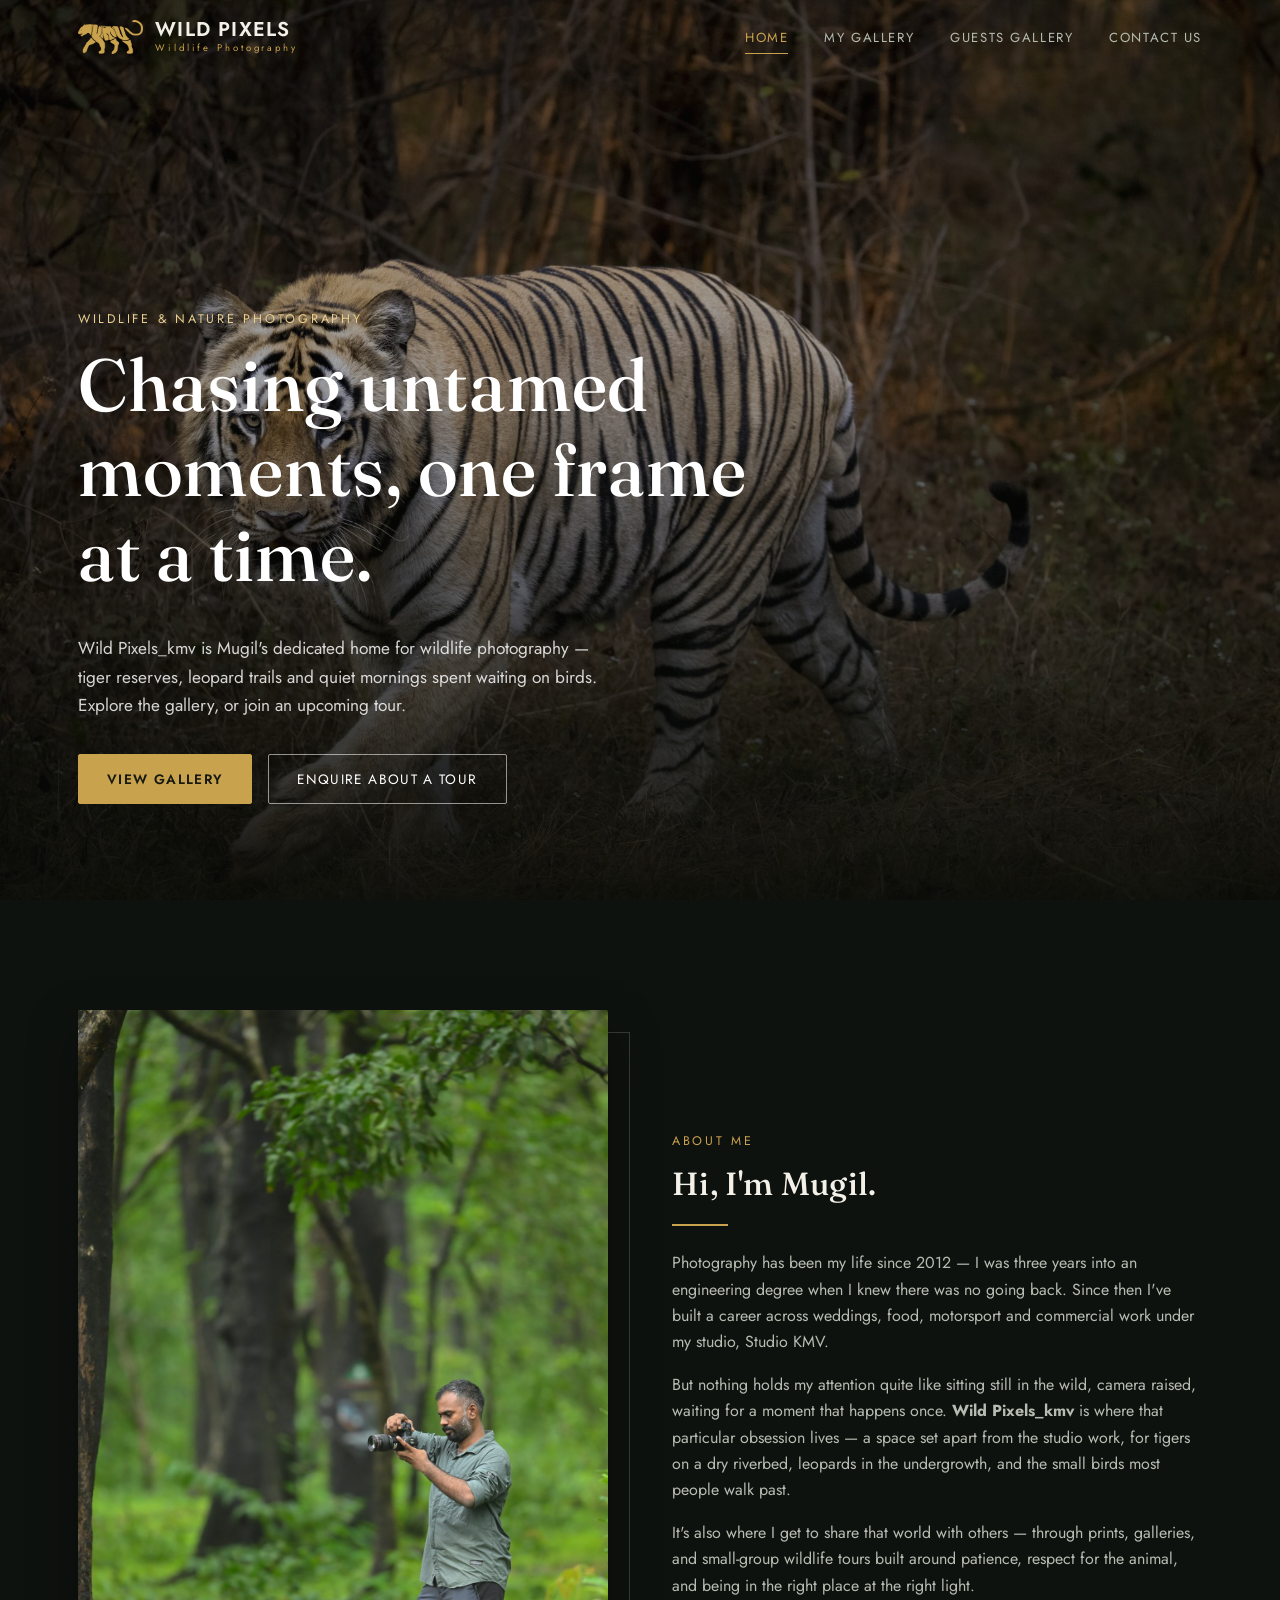
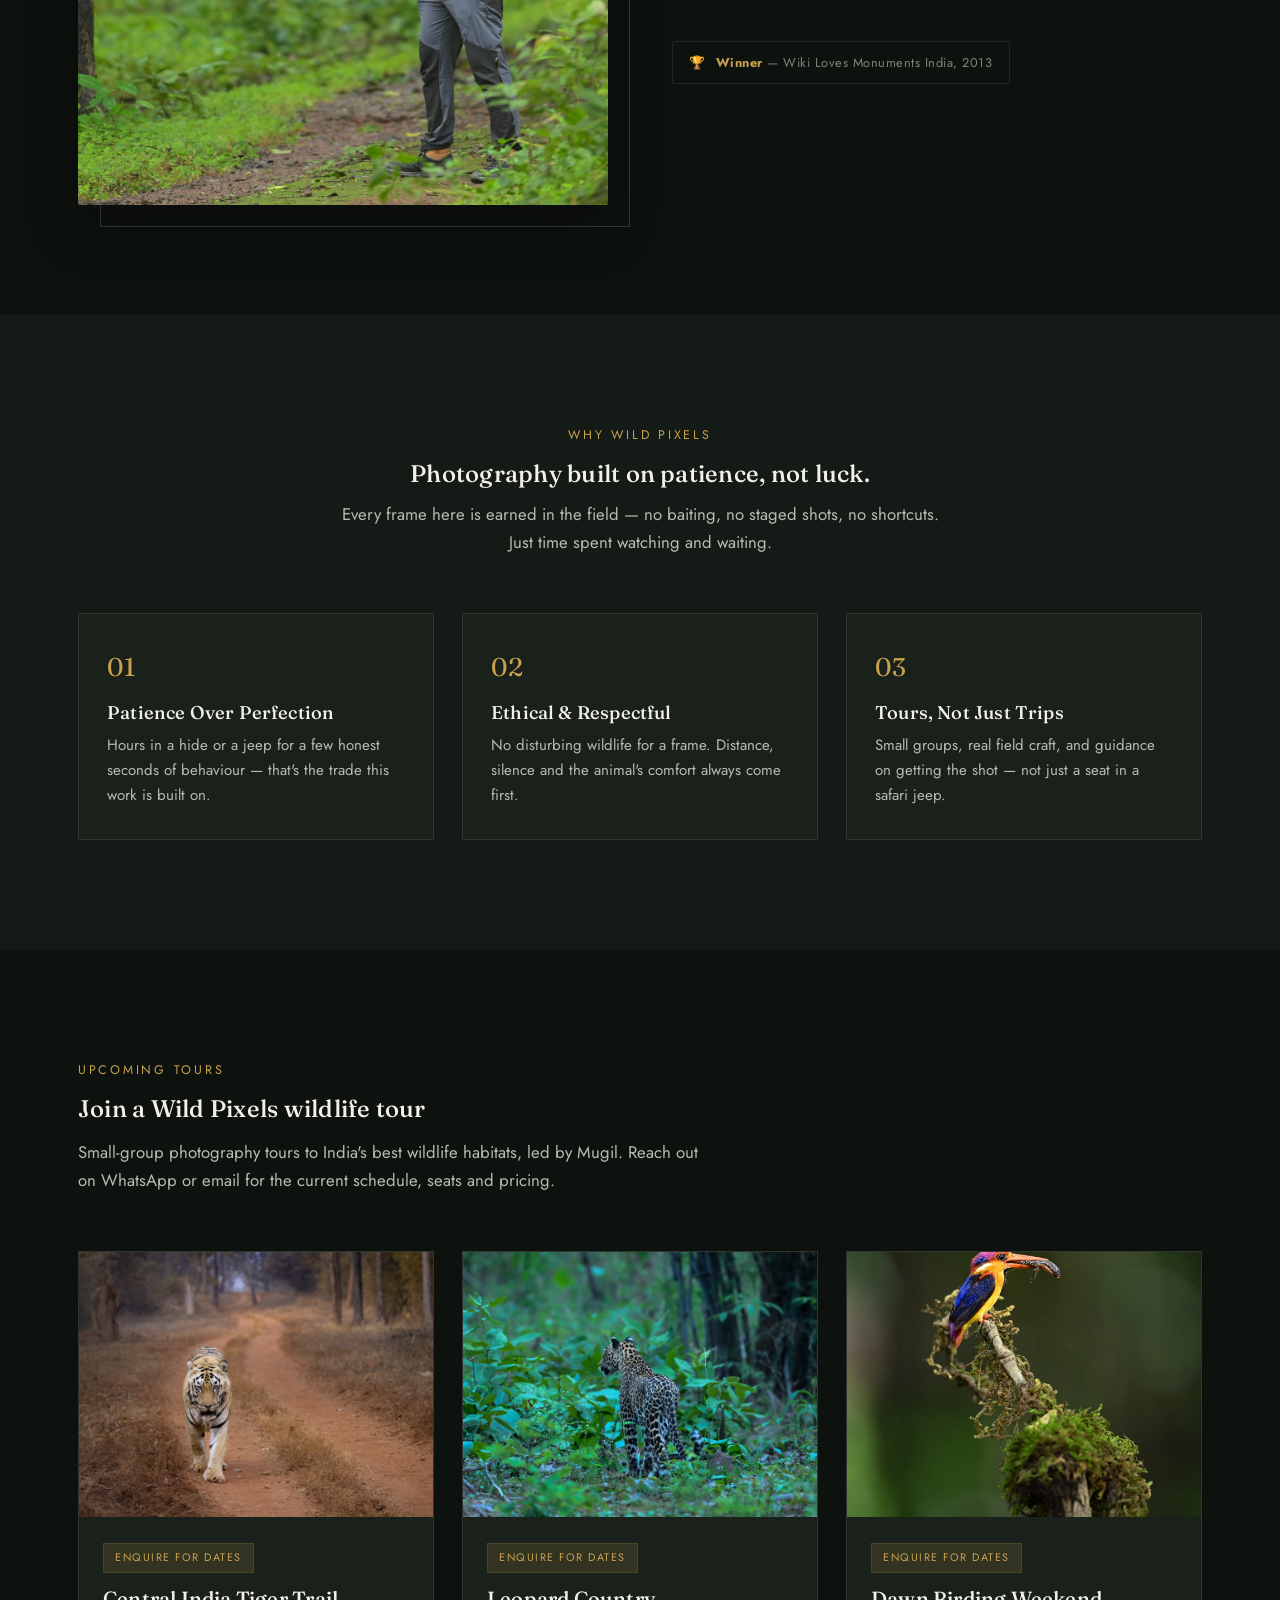
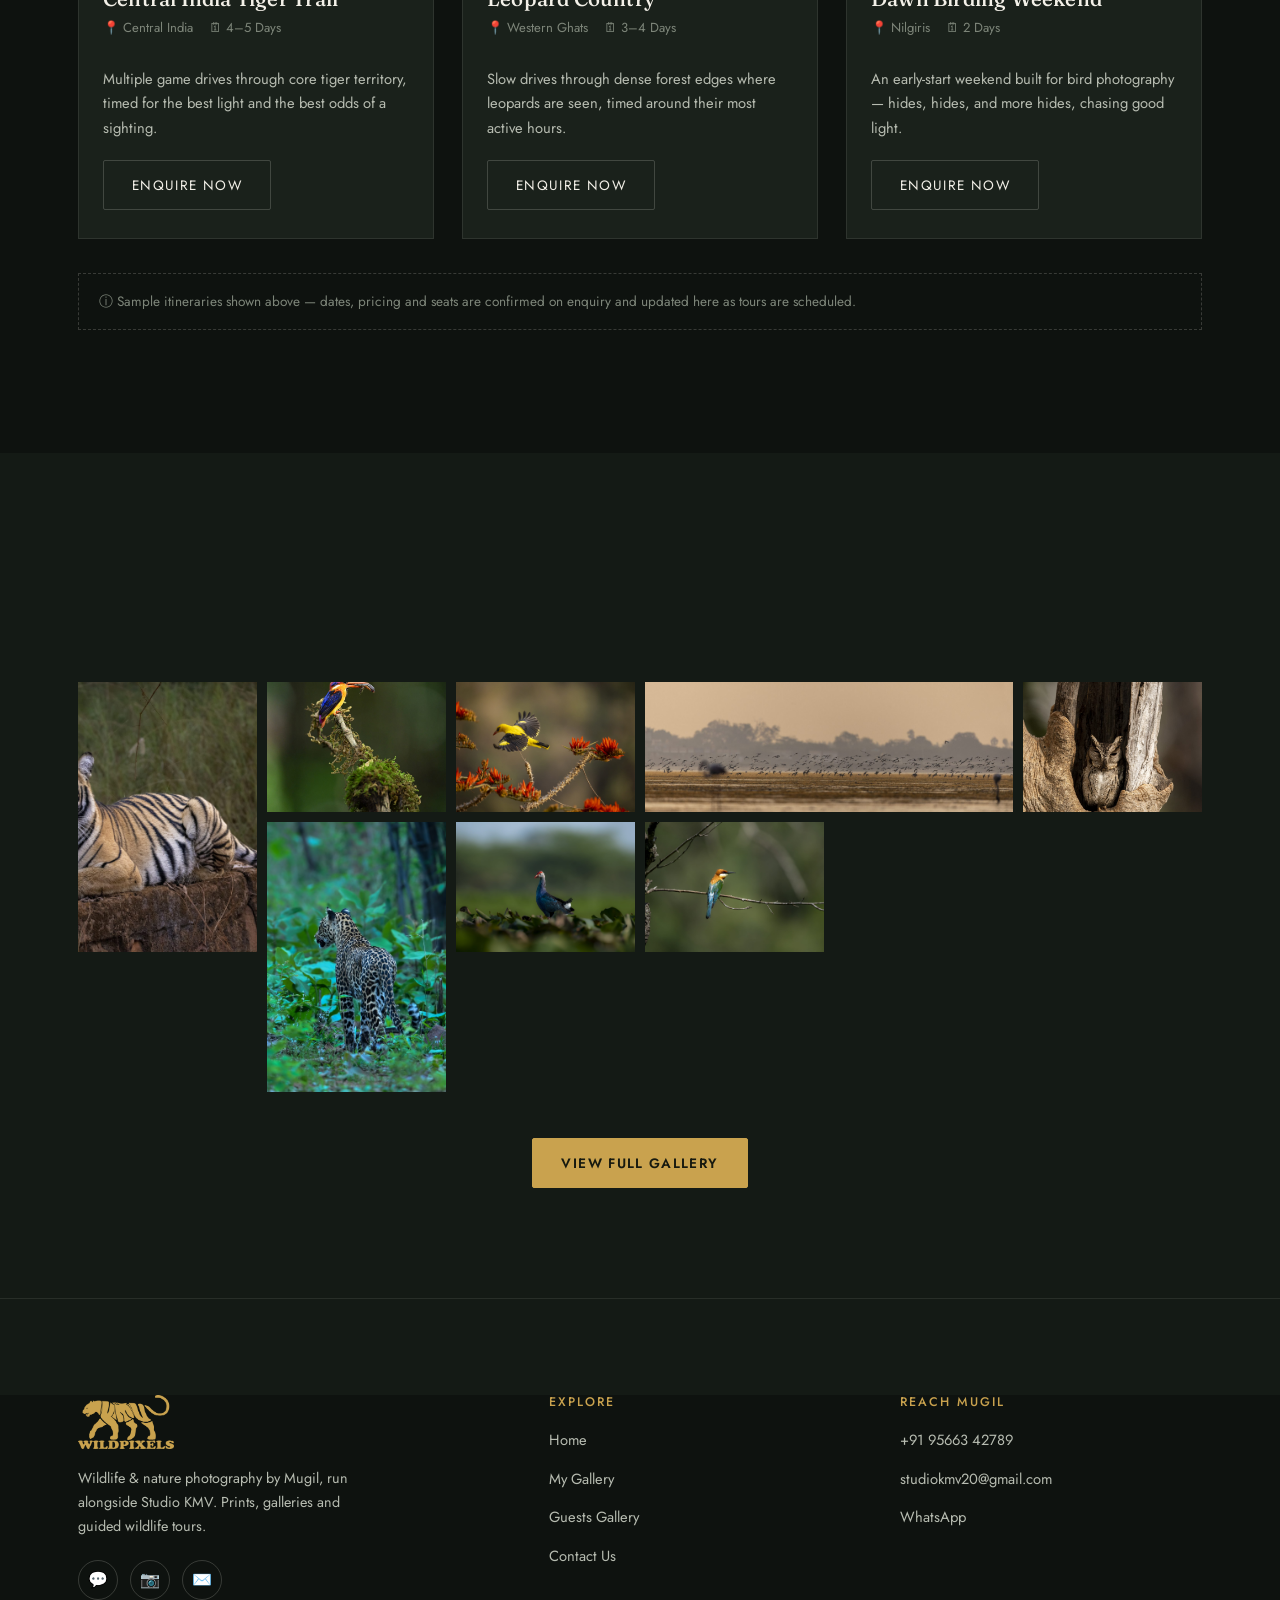
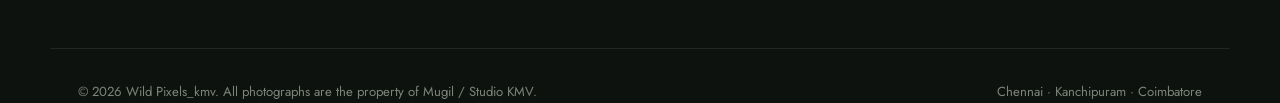
==== commit 0e36b422: "Replace gallery with new 89-photo shoot, recategorize Removes the 15 placeholder photos sourced from" ====
--- a/index.html
+++ b/index.html
@@ -36,11 +36,11 @@
   </div>
 </header>
 
-<section class="hero" style="background-image:url('assets/img/tiger.jpg')">
+<section class="hero" style="background-image:url('assets/img/tiger-golden-light.jpg')">
   <div class="container hero-inner">
     <span class="eyebrow reveal in">Wildlife &amp; Nature Photography</span>
     <h1 class="reveal in">Chasing untamed moments, one frame at a time.</h1>
-    <p class="reveal in">Wild Pixels_kmv is Mugil's dedicated home for wildlife photography — tiger reserves, elephant corridors and quiet mornings spent waiting on birds. Explore the gallery, or join an upcoming tour.</p>
+    <p class="reveal in">Wild Pixels_kmv is Mugil's dedicated home for wildlife photography — tiger reserves, leopard trails and quiet mornings spent waiting on birds. Explore the gallery, or join an upcoming tour.</p>
     <div class="hero-actions reveal in">
       <a href="gallery.html" class="btn btn-primary">View Gallery</a>
       <a href="contact.html" class="btn btn-ghost-light">Enquire About a Tour</a>
@@ -52,7 +52,7 @@
 <section class="section" id="about">
   <div class="container split">
     <div class="split-media reveal">
-      <img src="assets/img/elephant-calf-egret.jpg" alt="Elephant calf in the wild, Mudumalai">
+      <img src="assets/img/bts-field-02.jpg" alt="Mugil tracking a shot in the forest">
       <div class="frame"></div>
     </div>
     <div class="split-body reveal">
@@ -60,7 +60,7 @@
       <h2>Hi, I'm Mugil.</h2>
       <div class="divider"></div>
       <p>Photography has been my life since 2012 — I was three years into an engineering degree when I knew there was no going back. Since then I've built a career across weddings, food, motorsport and commercial work under my studio, Studio KMV.</p>
-      <p>But nothing holds my attention quite like sitting still in the wild, camera raised, waiting for a moment that happens once. <strong>Wild Pixels_kmv</strong> is where that particular obsession lives — a space set apart from the studio work, for tigers on a dry riverbed, elephant herds at dusk, and the small birds most people walk past.</p>
+      <p>But nothing holds my attention quite like sitting still in the wild, camera raised, waiting for a moment that happens once. <strong>Wild Pixels_kmv</strong> is where that particular obsession lives — a space set apart from the studio work, for tigers on a dry riverbed, leopards in the undergrowth, and the small birds most people walk past.</p>
       <p>It's also where I get to share that world with others — through prints, galleries, and small-group wildlife tours built around patience, respect for the animal, and being in the right place at the right light.</p>
       <div class="credit-line">🏆 <span><strong>Winner</strong> — Wiki Loves Monuments India, 2013</span></div>
     </div>
@@ -106,7 +106,7 @@
 
     <div class="tour-grid">
       <article class="tour-card reveal">
-        <div class="tour-media"><img src="assets/img/tiger.jpg" alt="Tiger tour sample"></div>
+        <div class="tour-media"><img src="assets/img/tiger-forest-track.jpg" alt="Tiger tour sample"></div>
         <div class="tour-body">
           <span class="tour-status">Enquire for dates</span>
           <h3>Central India Tiger Trail</h3>
@@ -117,18 +117,18 @@
       </article>
 
       <article class="tour-card reveal">
-        <div class="tour-media"><img src="assets/img/elephant-family.jpg" alt="Elephant herd tour sample"></div>
+        <div class="tour-media"><img src="assets/img/leopard-undergrowth.jpg" alt="Leopard tour sample"></div>
         <div class="tour-body">
           <span class="tour-status">Enquire for dates</span>
-          <h3>Elephant Herds of the Western Ghats</h3>
+          <h3>Leopard Country</h3>
           <div class="tour-meta"><span>📍 Western Ghats</span><span>🗓 3–4 Days</span></div>
-          <p class="desc">Follow resident herds through forest corridors and grassland, with time built in for slow, patient observation.</p>
+          <p class="desc">Slow drives through dense forest edges where leopards are seen, timed around their most active hours.</p>
           <a href="contact.html" class="btn">Enquire Now</a>
         </div>
       </article>
 
       <article class="tour-card reveal">
-        <div class="tour-media"><img src="assets/img/nuthatch-branch.jpg" alt="Birding tour sample"></div>
+        <div class="tour-media"><img src="assets/img/dwarf-kingfisher-01.jpg" alt="Birding tour sample"></div>
         <div class="tour-body">
           <span class="tour-status">Enquire for dates</span>
           <h3>Dawn Birding Weekend</h3>
@@ -151,14 +151,14 @@
       <h2>A few frames from the archive</h2>
     </div>
     <div class="snip-grid reveal">
-      <a href="gallery.html" class="tall"><img src="assets/img/tiger.jpg" alt="Tiger, Central India"></a>
-      <a href="gallery.html"><img src="assets/img/hero-shrike.jpg" alt="Long-tailed shrike"></a>
-      <a href="gallery.html"><img src="assets/img/spotted-deer.jpg" alt="Spotted deer"></a>
-      <a href="gallery.html" class="wide"><img src="assets/img/elephant-walking.jpg" alt="Asian elephant"></a>
-      <a href="gallery.html"><img src="assets/img/woodpecker-2.jpg" alt="Woodpecker"></a>
-      <a href="gallery.html" class="tall"><img src="assets/img/elephant-family.jpg" alt="Elephant family"></a>
-      <a href="gallery.html"><img src="assets/img/sambar-deer.jpg" alt="Sambar deer"></a>
-      <a href="gallery.html"><img src="assets/img/nuthatch-hole.jpg" alt="Nuthatch"></a>
+      <a href="gallery.html" class="tall"><img src="assets/img/tiger-resting-02.jpg" alt="Tiger resting on a rock ledge"></a>
+      <a href="gallery.html"><img src="assets/img/dwarf-kingfisher-01.jpg" alt="Oriental Dwarf Kingfisher with a catch"></a>
+      <a href="gallery.html"><img src="assets/img/golden-oriole-02.jpg" alt="Golden Oriole taking flight"></a>
+      <a href="gallery.html" class="wide"><img src="assets/img/flamingo-flock-sunrise.jpg" alt="Flamingo flock at sunrise"></a>
+      <a href="gallery.html"><img src="assets/img/owlet-tree-hollow.jpg" alt="Spotted Owlet in a tree hollow"></a>
+      <a href="gallery.html" class="tall"><img src="assets/img/leopard-undergrowth.jpg" alt="Leopard in the undergrowth"></a>
+      <a href="gallery.html"><img src="assets/img/purple-swamphen.jpg" alt="Purple Swamphen on lily pads"></a>
+      <a href="gallery.html"><img src="assets/img/blue-tailed-bee-eater.jpg" alt="Blue-tailed Bee-eater"></a>
     </div>
     <div class="section-foot reveal">
       <a href="gallery.html" class="btn btn-primary">View Full Gallery</a>
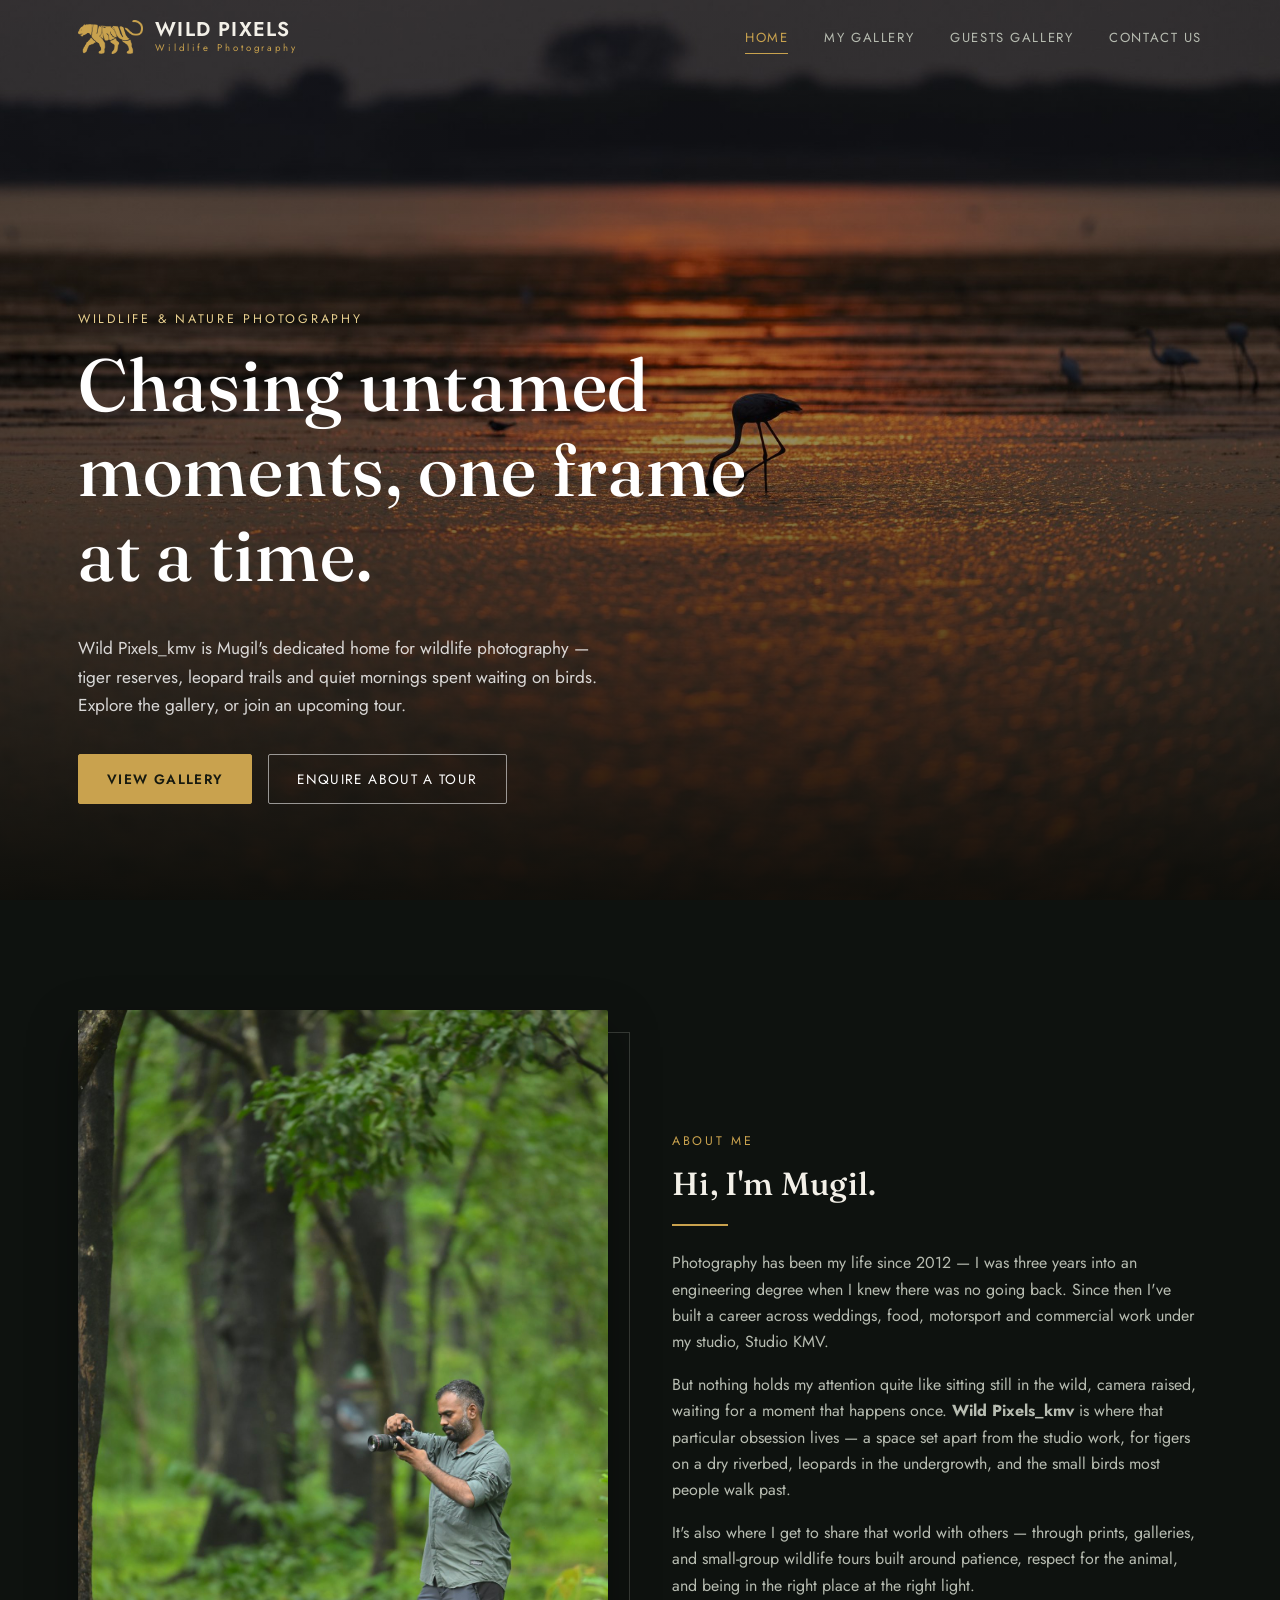
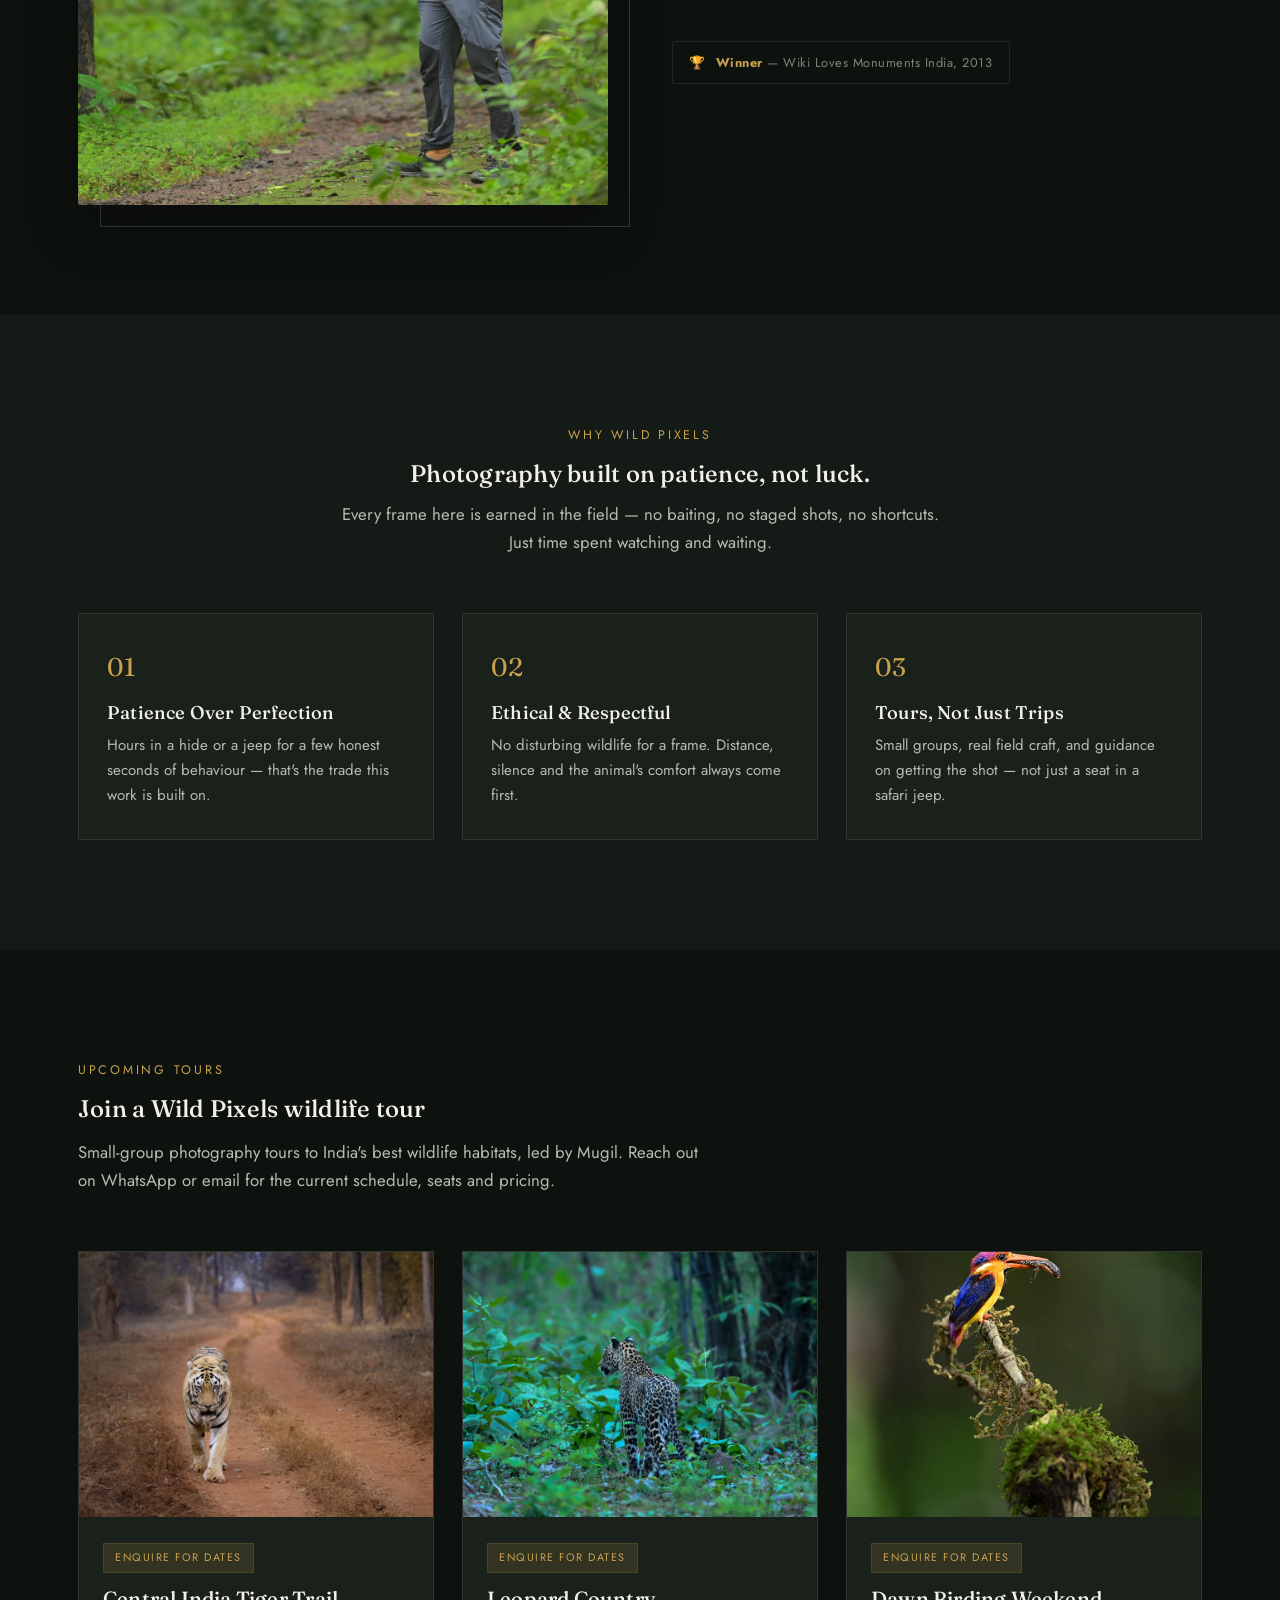
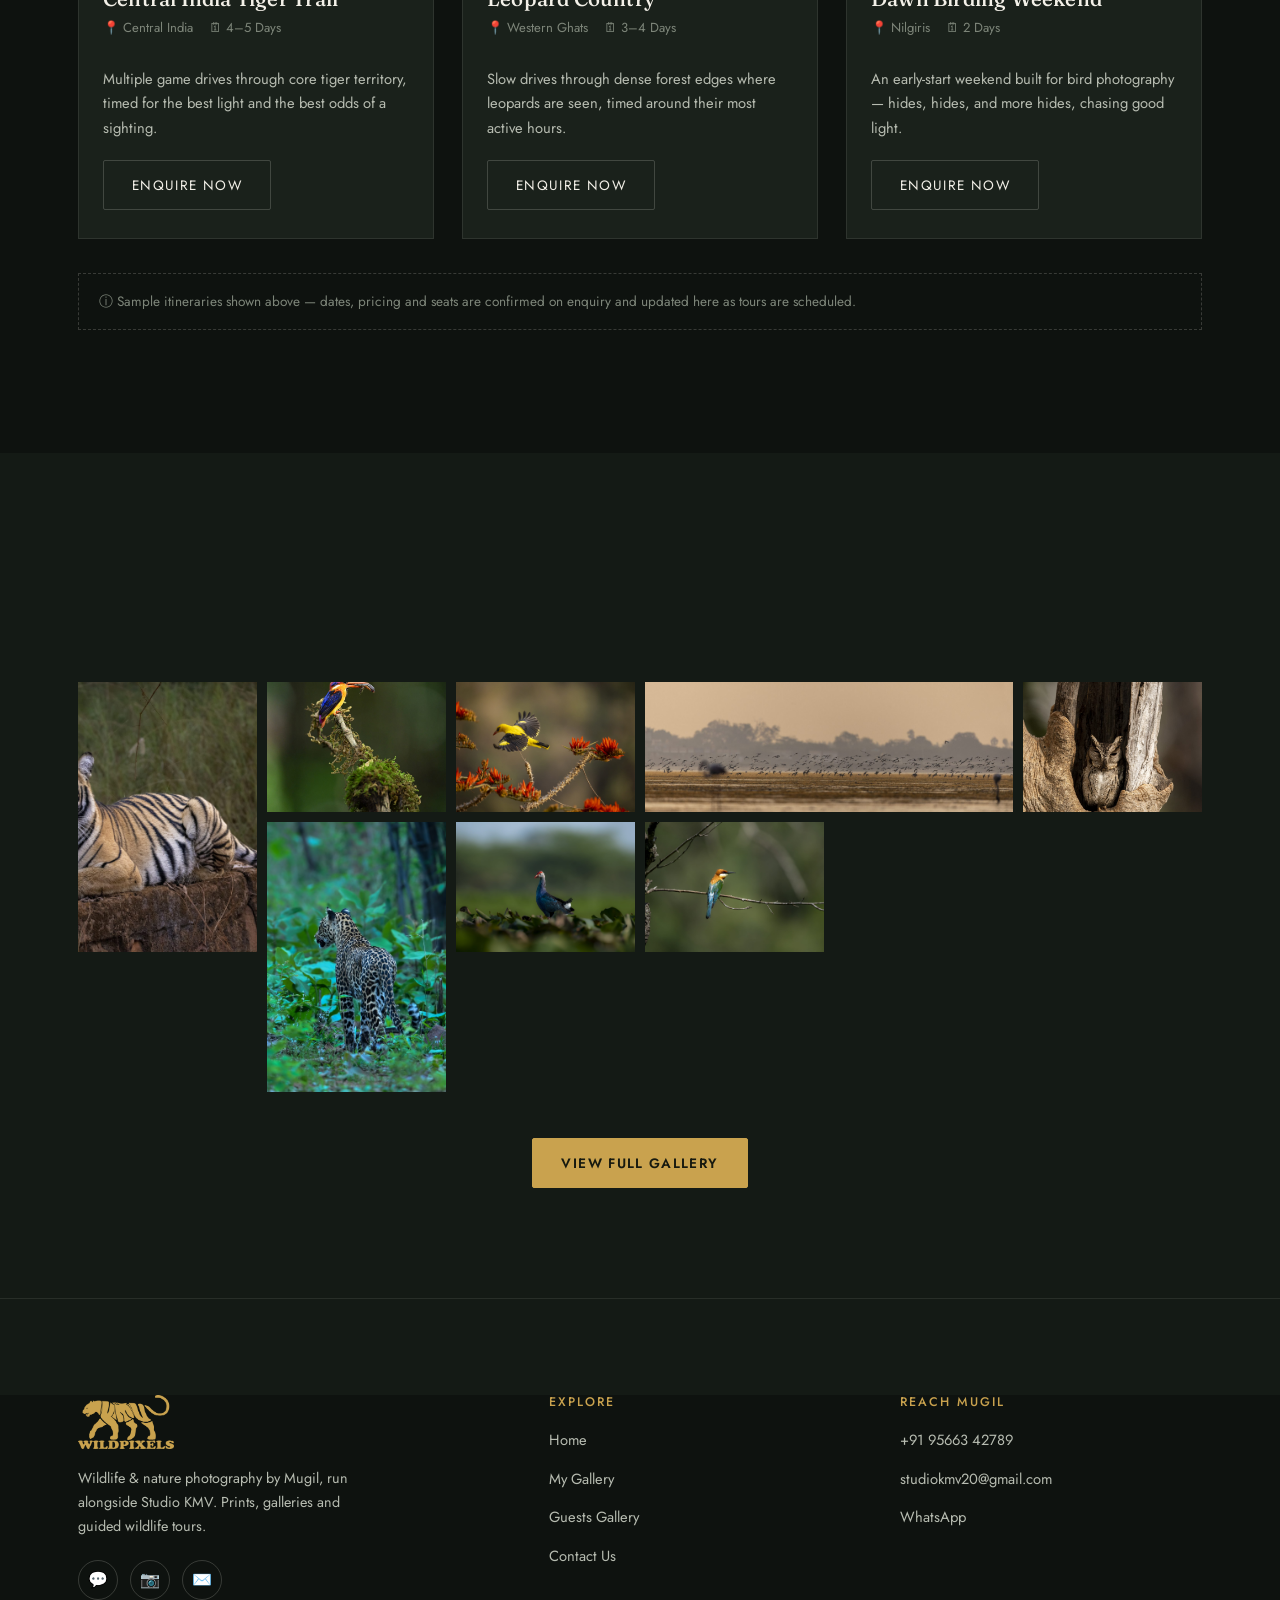
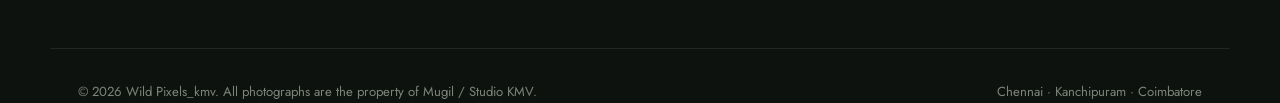
==== commit fb37738e: "Rotate hero backgrounds through a curated pool on every page load Each hero/page-hero picks a random" ====
--- a/index.html
+++ b/index.html
@@ -36,7 +36,7 @@
   </div>
 </header>
 
-<section class="hero" style="background-image:url('assets/img/tiger-golden-light.jpg')">
+<section class="hero" data-random-hero style="background-image:url('assets/img/tiger-golden-light.jpg')">
   <div class="container hero-inner">
     <span class="eyebrow reveal in">Wildlife &amp; Nature Photography</span>
     <h1 class="reveal in">Chasing untamed moments, one frame at a time.</h1>
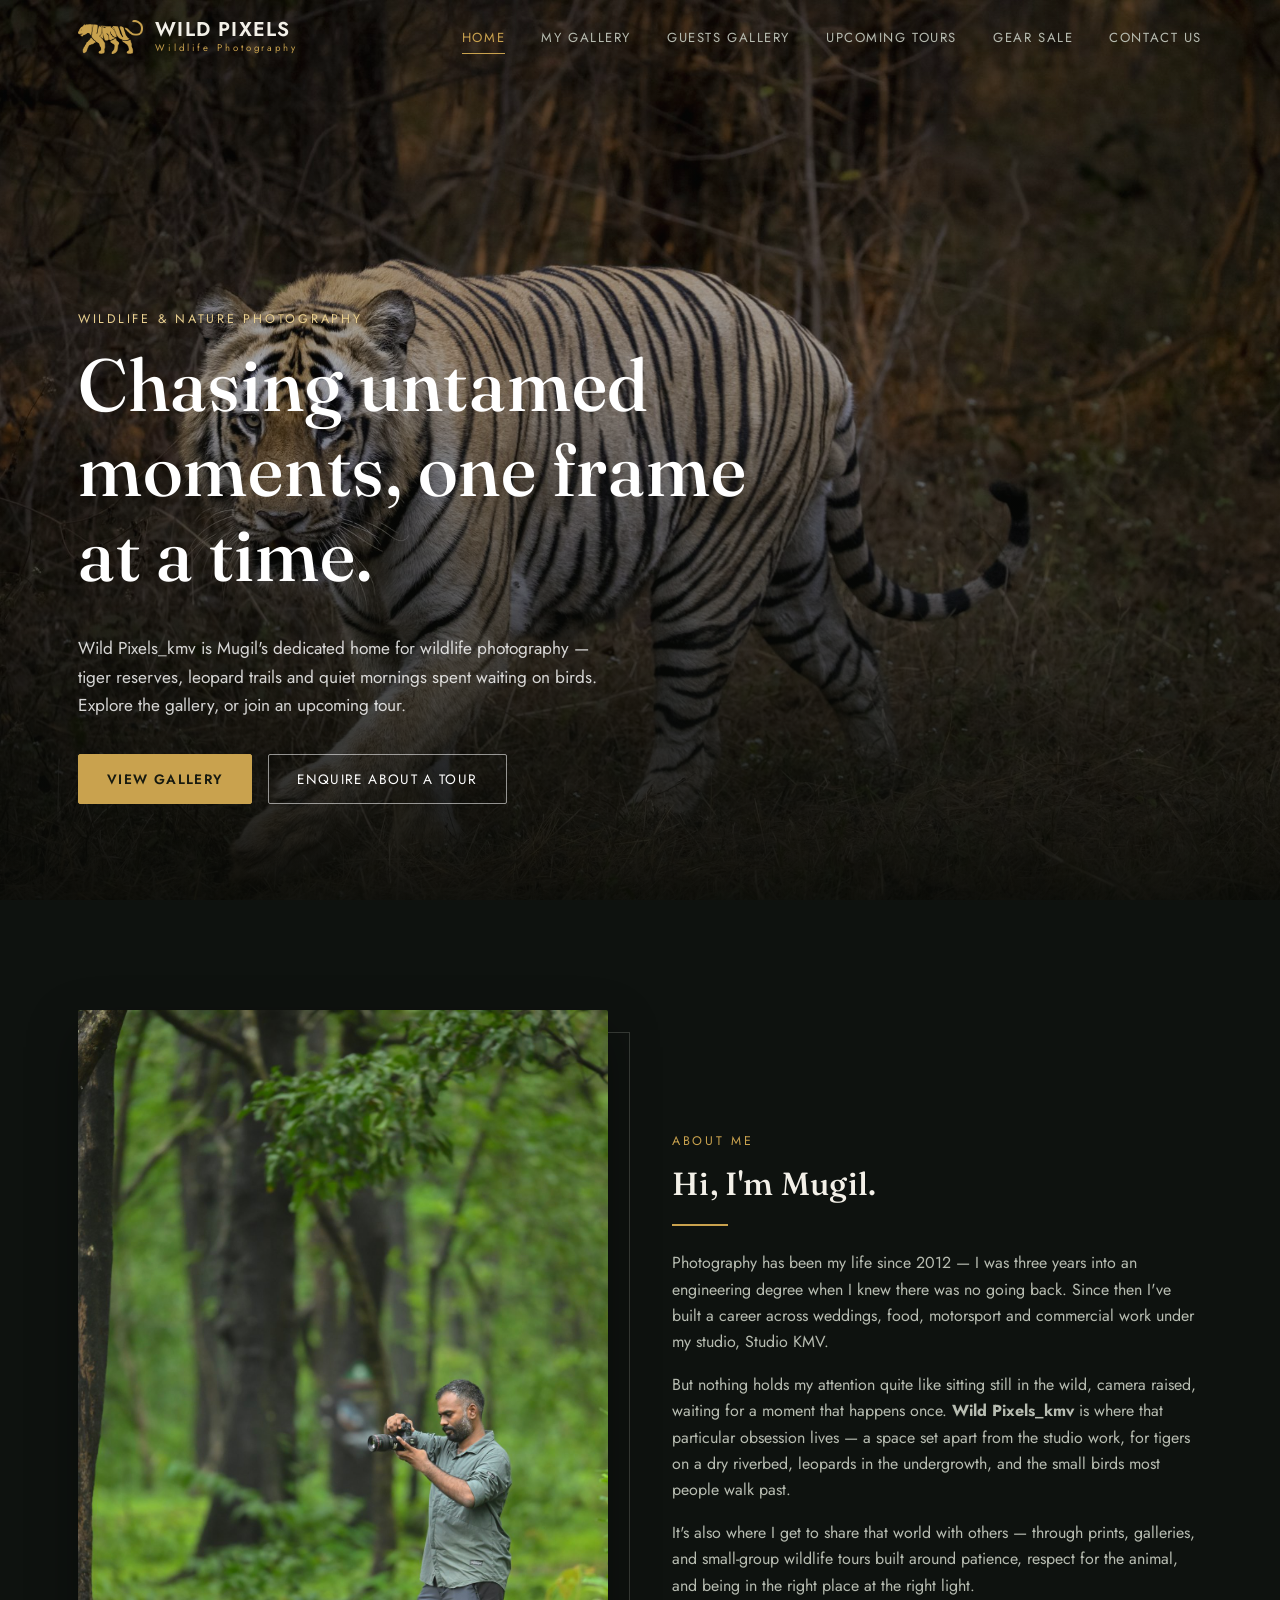
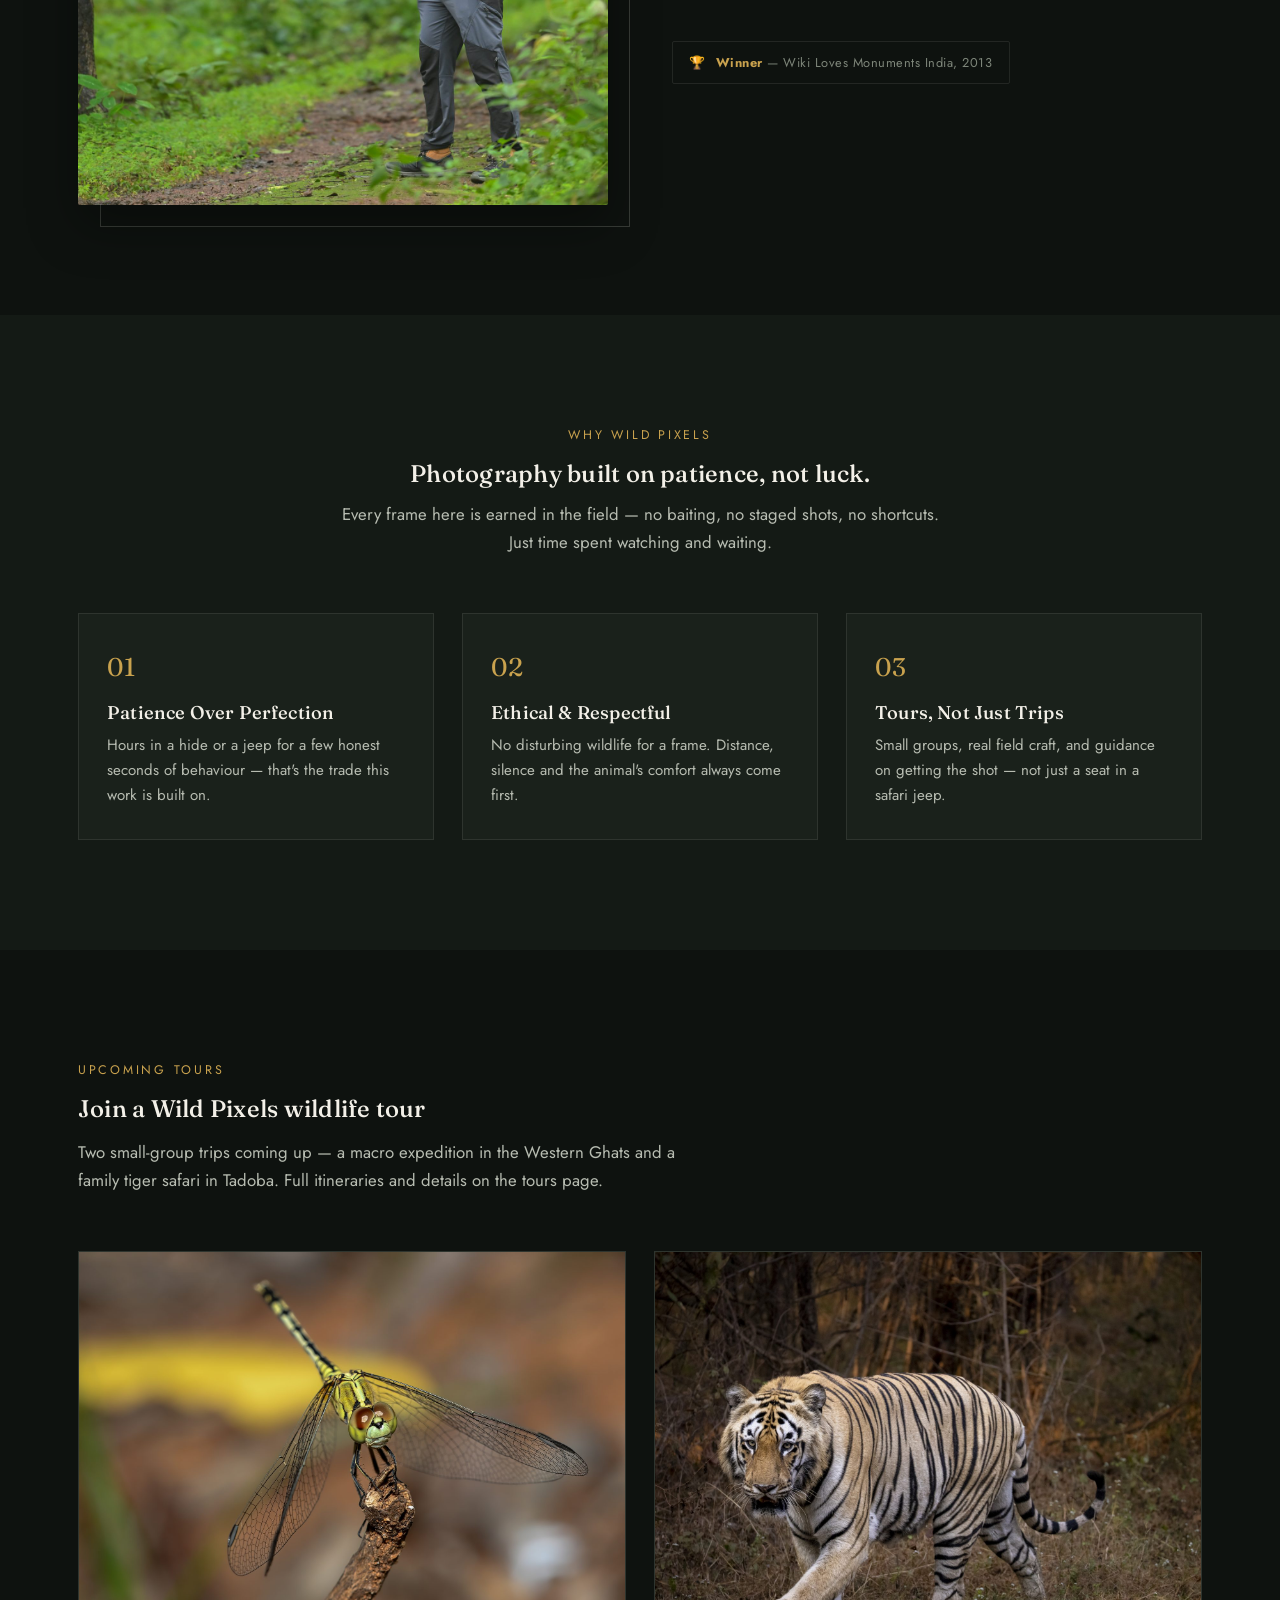
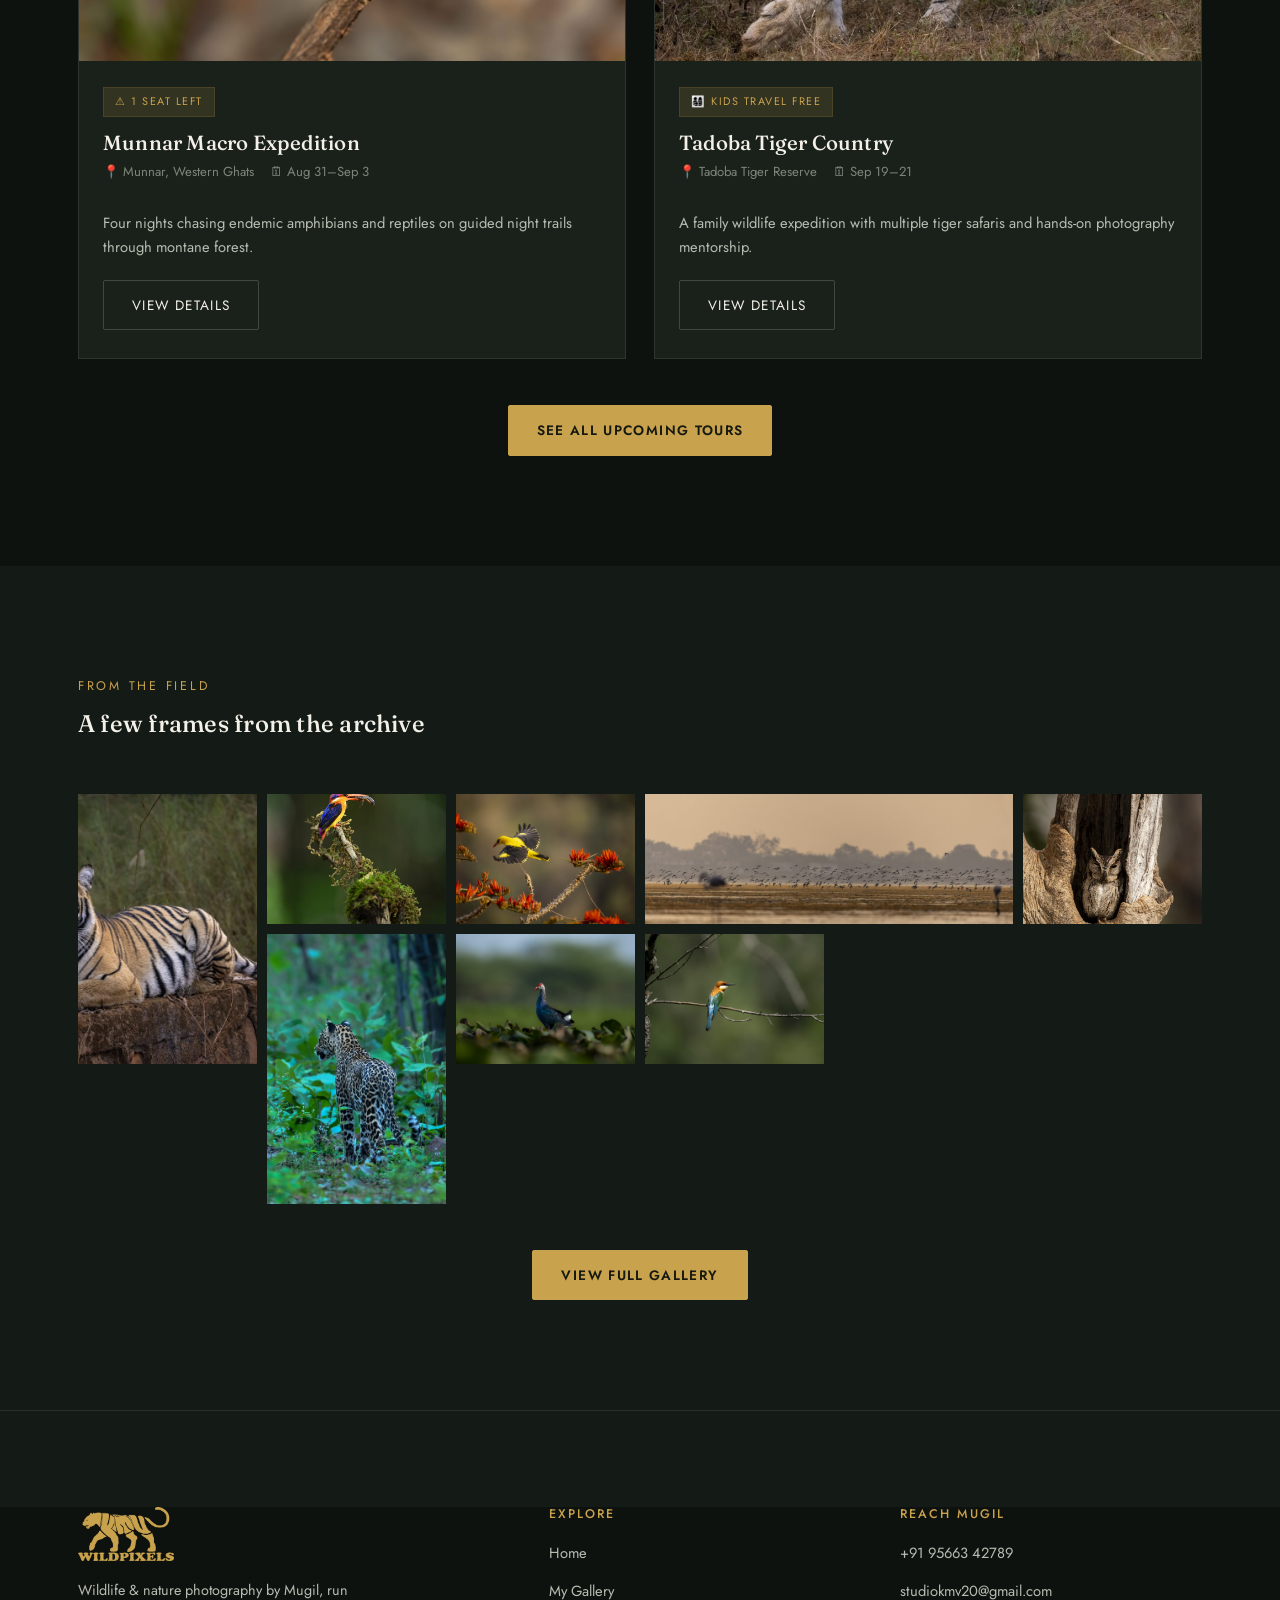
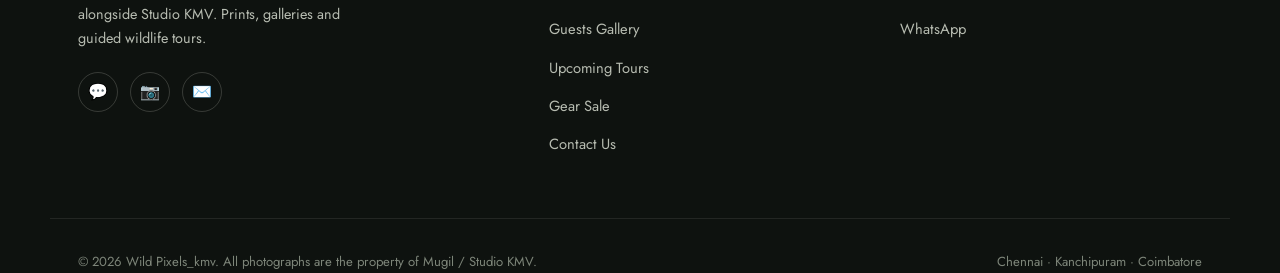
==== commit da859848: "Add Upcoming Tours and Gear Sale & Rehoming pages New nav tabs: Upcoming Tours (tours.html) and Gear" ====
--- a/index.html
+++ b/index.html
@@ -29,6 +29,8 @@
         <li><a href="index.html" class="active">Home</a></li>
         <li><a href="gallery.html">My Gallery</a></li>
         <li><a href="guests.html">Guests Gallery</a></li>
+        <li><a href="tours.html">Upcoming Tours</a></li>
+        <li><a href="gear.html">Gear Sale</a></li>
         <li><a href="contact.html">Contact Us</a></li>
       </ul>
     </nav>
@@ -101,45 +103,36 @@
     <div class="section-head reveal">
       <span class="eyebrow">Upcoming Tours</span>
       <h2>Join a Wild Pixels wildlife tour</h2>
-      <p class="lede">Small-group photography tours to India's best wildlife habitats, led by Mugil. Reach out on WhatsApp or email for the current schedule, seats and pricing.</p>
+      <p class="lede">Two small-group trips coming up — a macro expedition in the Western Ghats and a family tiger safari in Tadoba. Full itineraries and details on the tours page.</p>
     </div>
 
     <div class="tour-grid">
       <article class="tour-card reveal">
-        <div class="tour-media"><img src="assets/img/tiger-forest-track.jpg" alt="Tiger tour sample"></div>
+        <div class="tour-media"><img src="assets/img/dragonfly-twig.jpg" alt="Munnar Macro Expedition"></div>
         <div class="tour-body">
-          <span class="tour-status">Enquire for dates</span>
-          <h3>Central India Tiger Trail</h3>
-          <div class="tour-meta"><span>📍 Central India</span><span>🗓 4–5 Days</span></div>
-          <p class="desc">Multiple game drives through core tiger territory, timed for the best light and the best odds of a sighting.</p>
-          <a href="contact.html" class="btn">Enquire Now</a>
+          <span class="tour-status">⚠ 1 Seat Left</span>
+          <h3>Munnar Macro Expedition</h3>
+          <div class="tour-meta"><span>📍 Munnar, Western Ghats</span><span>🗓 Aug 31–Sep 3</span></div>
+          <p class="desc">Four nights chasing endemic amphibians and reptiles on guided night trails through montane forest.</p>
+          <a href="tours.html" class="btn">View Details</a>
         </div>
       </article>
 
       <article class="tour-card reveal">
-        <div class="tour-media"><img src="assets/img/leopard-undergrowth.jpg" alt="Leopard tour sample"></div>
+        <div class="tour-media"><img src="assets/img/tiger-golden-light.jpg" alt="Tadoba Tiger Country"></div>
         <div class="tour-body">
-          <span class="tour-status">Enquire for dates</span>
-          <h3>Leopard Country</h3>
-          <div class="tour-meta"><span>📍 Western Ghats</span><span>🗓 3–4 Days</span></div>
-          <p class="desc">Slow drives through dense forest edges where leopards are seen, timed around their most active hours.</p>
-          <a href="contact.html" class="btn">Enquire Now</a>
-        </div>
-      </article>
-
-      <article class="tour-card reveal">
-        <div class="tour-media"><img src="assets/img/dwarf-kingfisher-01.jpg" alt="Birding tour sample"></div>
-        <div class="tour-body">
-          <span class="tour-status">Enquire for dates</span>
-          <h3>Dawn Birding Weekend</h3>
-          <div class="tour-meta"><span>📍 Nilgiris</span><span>🗓 2 Days</span></div>
-          <p class="desc">An early-start weekend built for bird photography — hides, hides, and more hides, chasing good light.</p>
-          <a href="contact.html" class="btn">Enquire Now</a>
+          <span class="tour-status">👨‍👩‍👧‍👦 Kids Travel Free</span>
+          <h3>Tadoba Tiger Country</h3>
+          <div class="tour-meta"><span>📍 Tadoba Tiger Reserve</span><span>🗓 Sep 19–21</span></div>
+          <p class="desc">A family wildlife expedition with multiple tiger safaris and hands-on photography mentorship.</p>
+          <a href="tours.html" class="btn">View Details</a>
         </div>
       </article>
     </div>
 
-    <p class="tours-note">ⓘ Sample itineraries shown above — dates, pricing and seats are confirmed on enquiry and updated here as tours are scheduled.</p>
+    <div class="section-foot reveal">
+      <a href="tours.html" class="btn btn-primary">See All Upcoming Tours</a>
+    </div>
   </div>
 </section>
 
--- a/css/style.css
+++ b/css/style.css
@@ -331,6 +331,86 @@
   display: flex; gap: 10px; align-items: flex-start;
 }
 
+/* ---------- Tour detail (full page) ---------- */
+.tour-detail {
+  display: grid;
+  grid-template-columns: 1fr 1.15fr;
+  gap: 56px;
+  align-items: start;
+  padding: 56px 0;
+  border-bottom: 1px solid var(--border);
+}
+.tour-detail:first-of-type { padding-top: 0; }
+.tour-detail:last-of-type { border-bottom: none; padding-bottom: 0; }
+.tour-detail-media { position: sticky; top: 110px; }
+.tour-detail-media img { width: 100%; border-radius: 2px; box-shadow: var(--shadow); }
+.tour-detail-badges { display: flex; gap: 10px; flex-wrap: wrap; margin-top: 18px; }
+.tour-detail-badges .badge {
+  font-size: 0.78rem; letter-spacing: 0.02em; color: var(--text-muted);
+  border: 1px solid var(--border); padding: 8px 14px;
+  display: flex; gap: 7px; align-items: center;
+}
+.seat-badge {
+  display: inline-flex; align-items: center; gap: 8px;
+  background: var(--accent-soft); border: 1px solid var(--accent);
+  color: var(--accent); padding: 9px 16px; font-size: 0.78rem; letter-spacing: 0.08em;
+  text-transform: uppercase; margin-top: 18px; font-weight: 600;
+}
+.tour-detail-body .eyebrow { margin-bottom: 8px; }
+.tour-detail-body h2 { font-size: 2rem; margin-bottom: 4px; }
+.tour-detail-body .tagline {
+  color: var(--text-faint); font-size: 0.8rem; letter-spacing: 0.14em;
+  text-transform: uppercase; margin-bottom: 24px;
+}
+.tour-detail-body > p.intro { color: var(--text-muted); margin-bottom: 28px; }
+
+.feature-grid {
+  display: grid; grid-template-columns: repeat(2, 1fr);
+  gap: 14px; margin-bottom: 30px;
+}
+.feature-card { border: 1px solid var(--border); background: var(--surface); padding: 18px; }
+.feature-card .ic { font-size: 1.3rem; margin-bottom: 8px; display: block; }
+.feature-card h4 {
+  font-size: 0.9rem; margin: 0 0 6px; color: var(--text);
+  font-family: var(--sans); font-weight: 600;
+}
+.feature-card p { font-size: 0.82rem; color: var(--text-muted); margin: 0; }
+
+.tour-detail-body h4.block-label {
+  font-size: 0.76rem; letter-spacing: 0.16em; text-transform: uppercase;
+  color: var(--accent); margin-bottom: 16px; font-family: var(--sans); font-weight: 600;
+}
+.itinerary { margin-bottom: 30px; }
+.itinerary-list { list-style: none; margin: 0; padding: 0 0 0 20px; border-left: 1px solid var(--border-strong); }
+.itinerary-list li { position: relative; padding: 0 0 20px 20px; }
+.itinerary-list li:last-child { padding-bottom: 0; }
+.itinerary-list li::before {
+  content: ""; position: absolute; left: -24.5px; top: 4px;
+  width: 9px; height: 9px; border-radius: 50%; background: var(--accent);
+}
+.itinerary-list .day-label {
+  font-size: 0.74rem; color: var(--accent); letter-spacing: 0.08em;
+  text-transform: uppercase; display: block; margin-bottom: 3px;
+}
+.itinerary-list .day-desc { color: var(--text-muted); font-size: 0.9rem; }
+
+.species-block { margin-bottom: 30px; }
+.species-chips { display: flex; flex-wrap: wrap; gap: 8px; }
+.chip {
+  border: 1px solid var(--border-strong); padding: 6px 13px;
+  font-size: 0.78rem; color: var(--text-muted);
+}
+
+.tour-detail-cta { display: flex; gap: 16px; flex-wrap: wrap; align-items: center; }
+.tour-detail-cta .contact-hint { font-size: 0.85rem; color: var(--text-faint); }
+
+/* ---------- Gear page ---------- */
+.gear-how {
+  display: grid; grid-template-columns: repeat(3, 1fr); gap: 20px;
+  margin: 40px 0 8px;
+}
+.gear-how .why-card { padding: 26px 22px; }
+
 /* ---------- Gallery grid & snippets ---------- */
 .snip-grid {
   display: grid;
@@ -506,6 +586,9 @@
   .footer-top { grid-template-columns: 1fr; gap: 32px; }
   .snip-grid { grid-template-columns: repeat(3, 1fr); grid-auto-rows: 110px; }
   .gallery-grid { columns: 2 220px; }
+  .tour-detail { grid-template-columns: 1fr; gap: 32px; }
+  .tour-detail-media { position: static; }
+  .gear-how { grid-template-columns: 1fr; }
 }
 
 @media (max-width: 720px) {
@@ -521,4 +604,5 @@
   .hero-actions { flex-direction: column; align-items: flex-start; }
   .snip-grid { grid-template-columns: repeat(2, 1fr); }
   .gallery-grid { columns: 1 100%; }
-}
+  .feature-grid { grid-template-columns: 1fr; }
+}
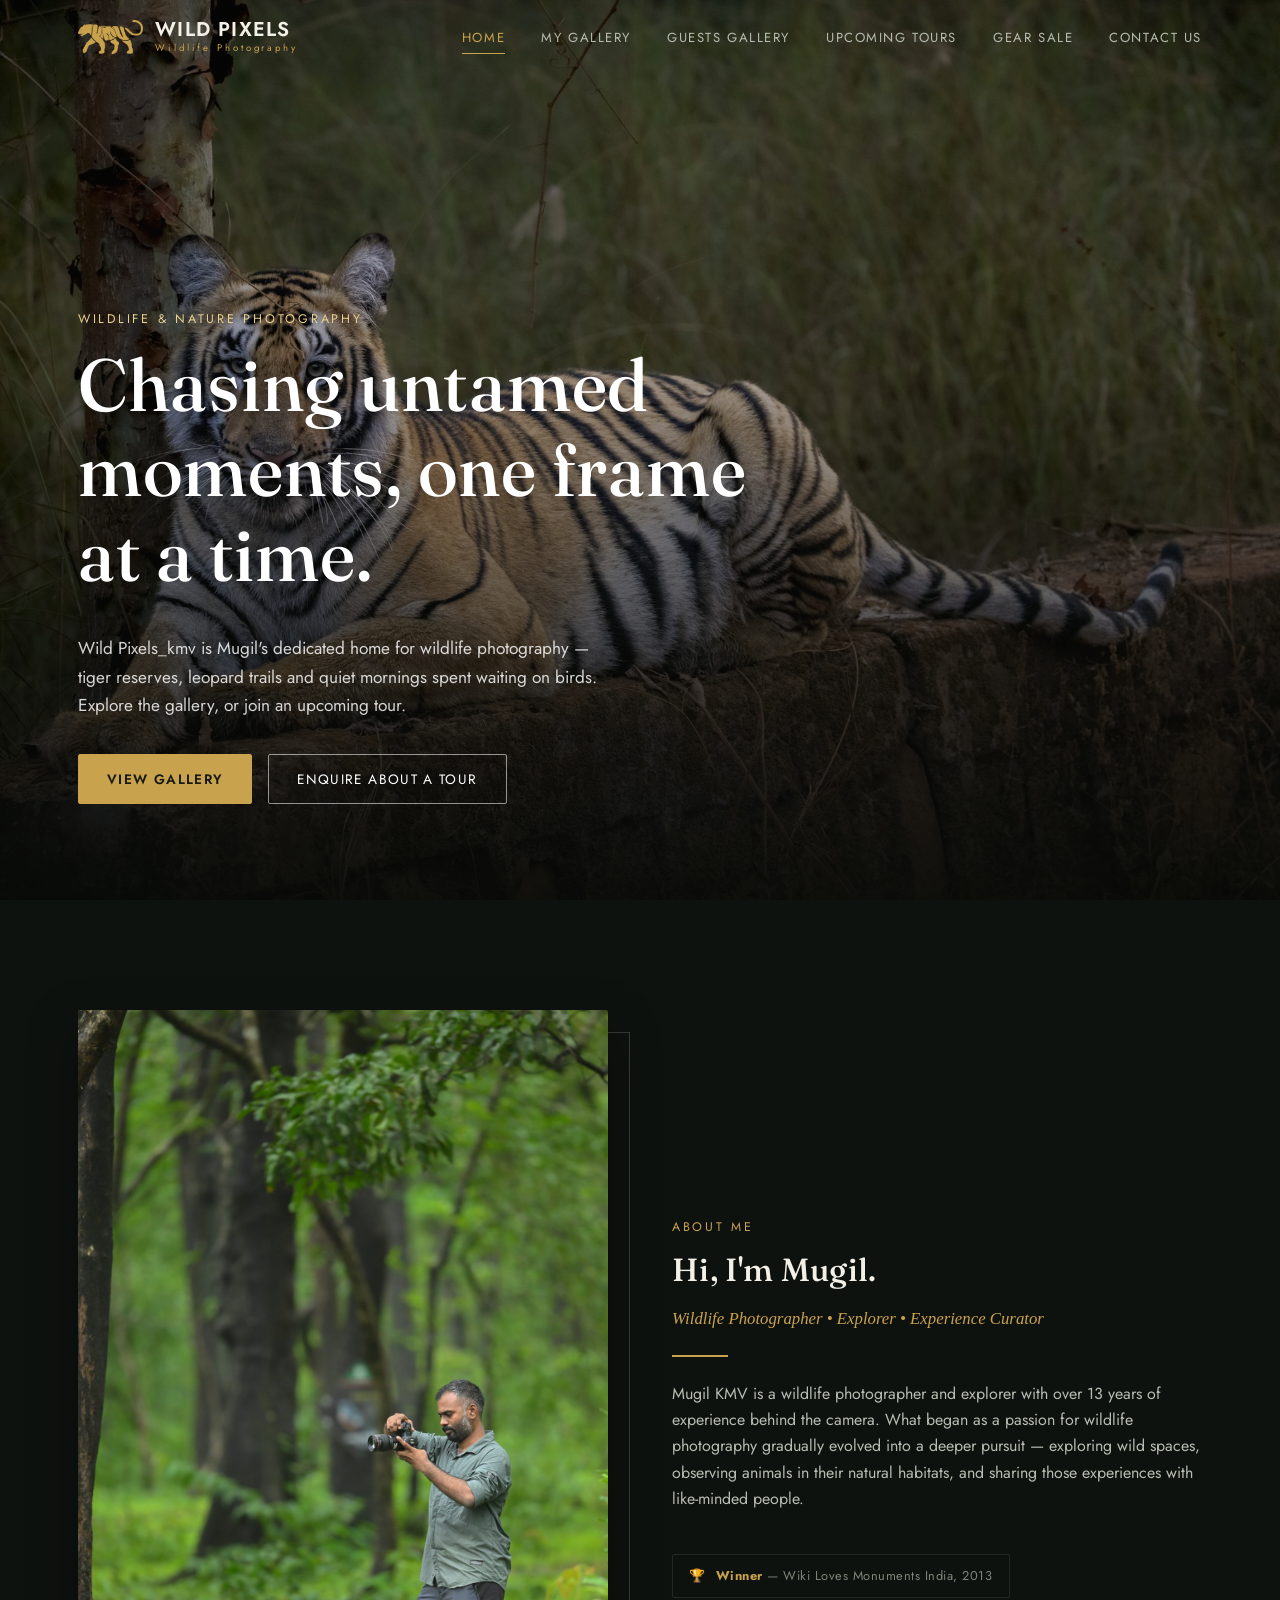
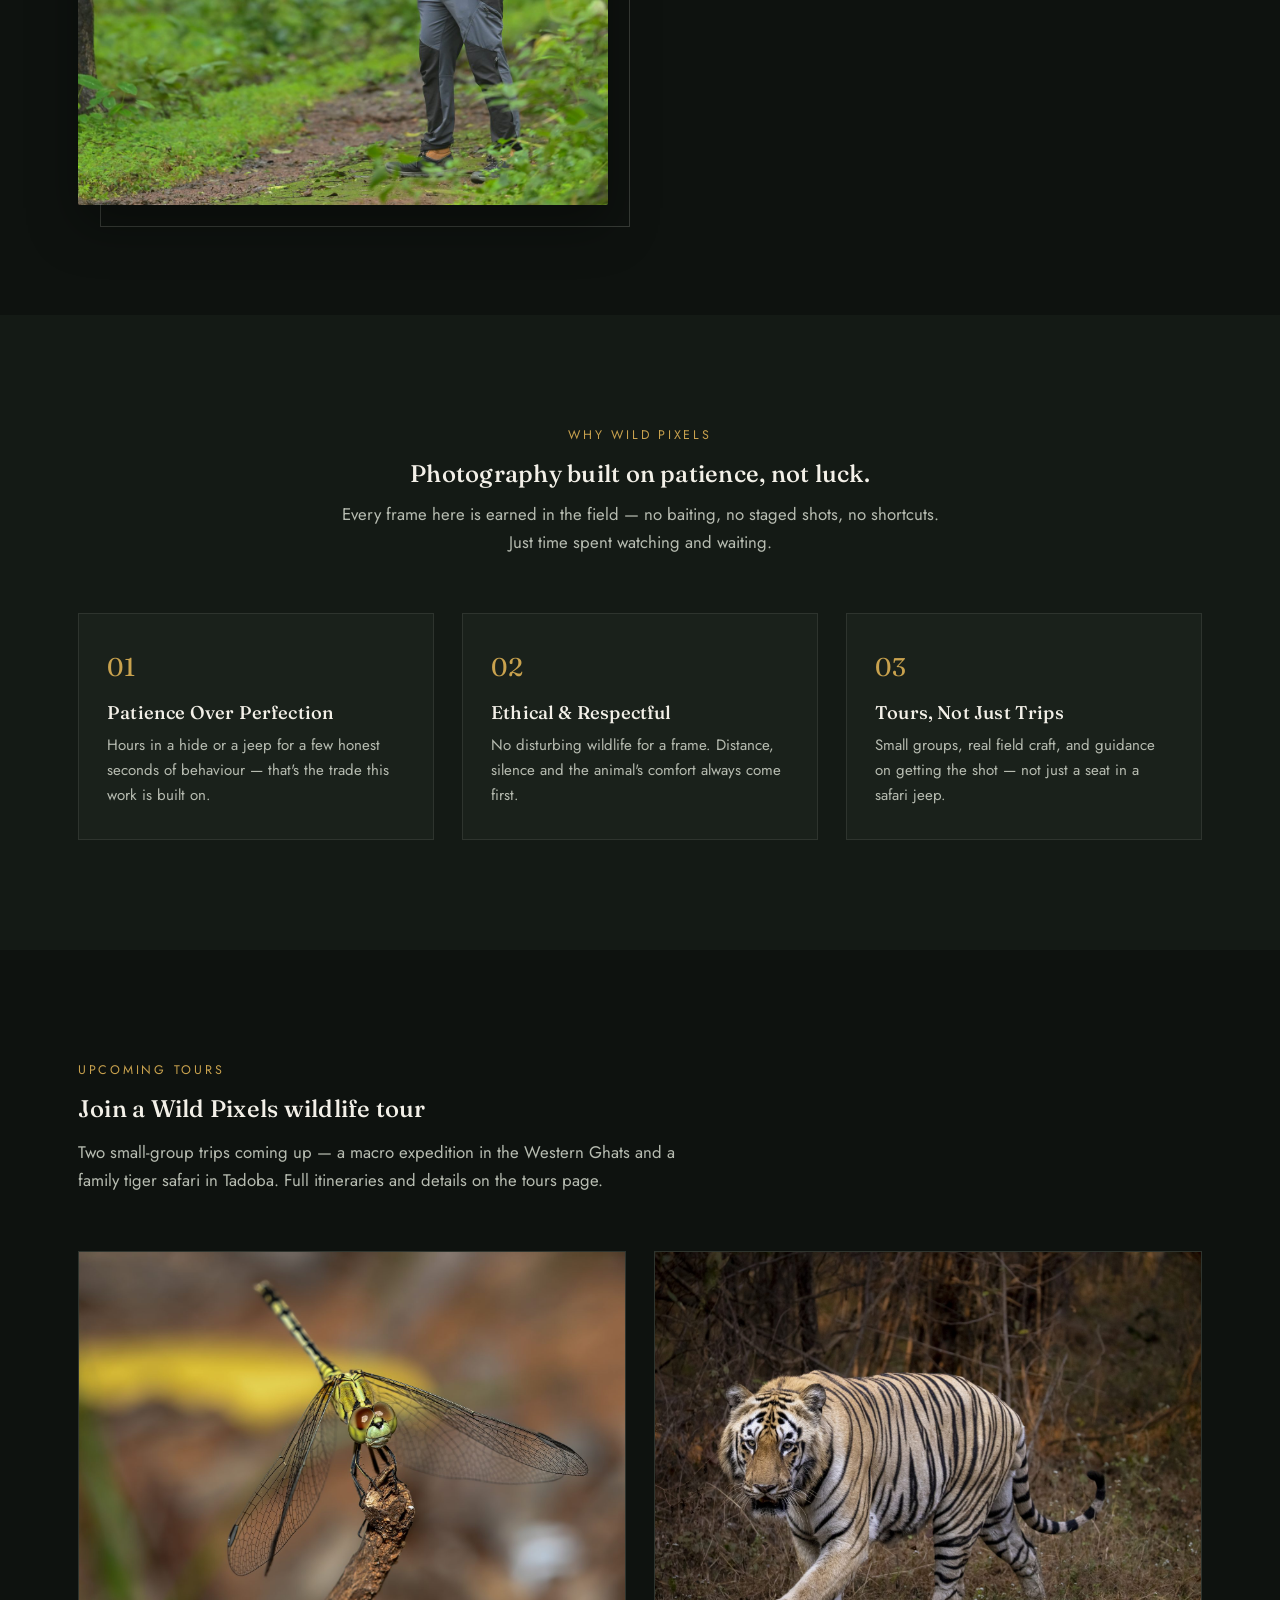
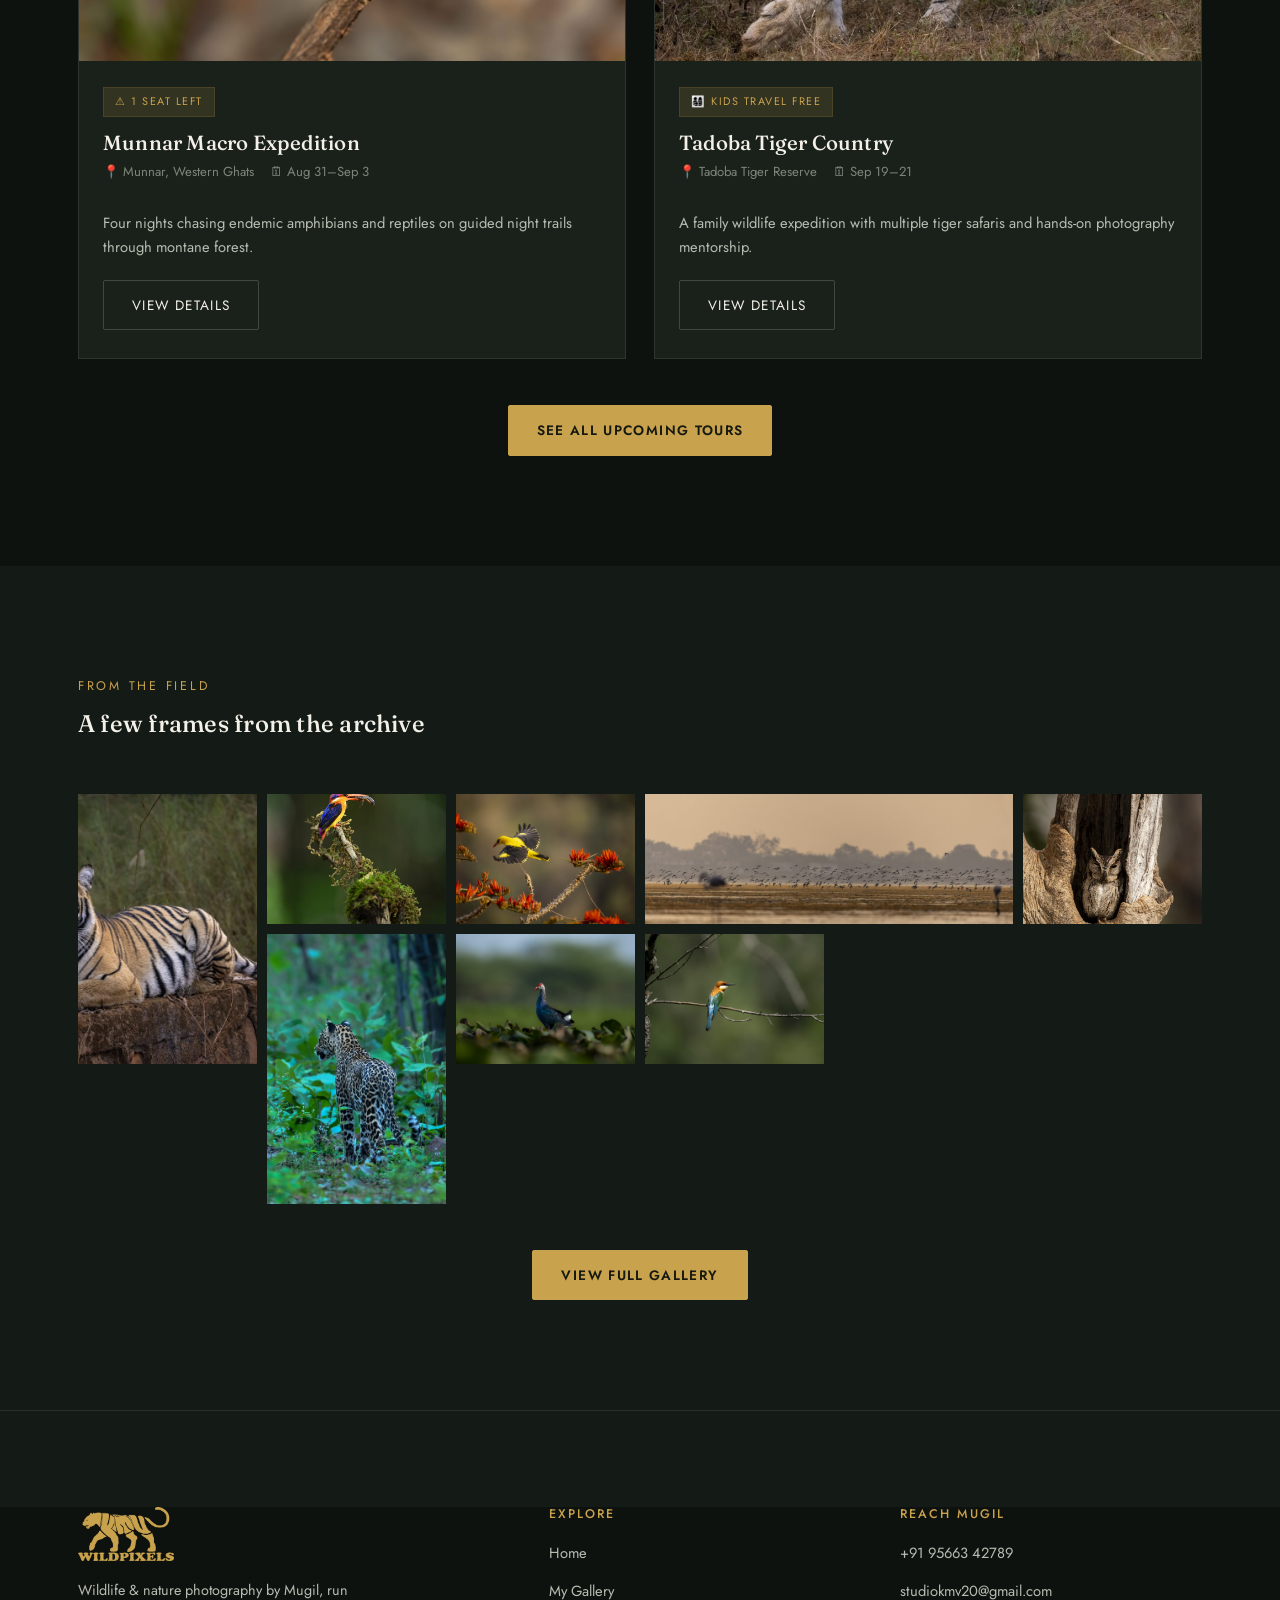
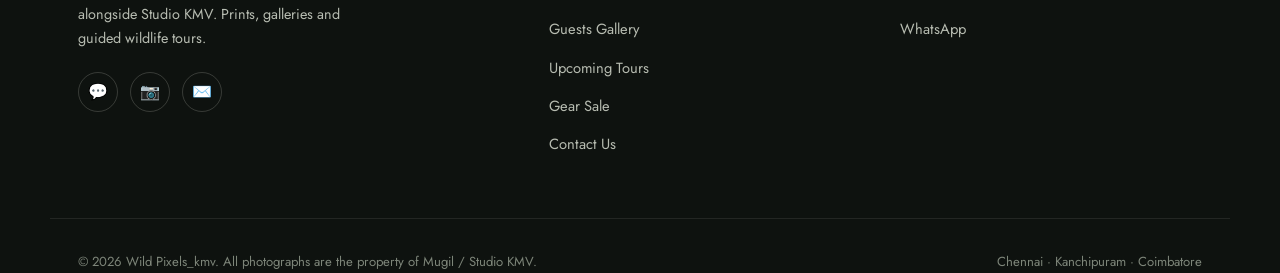
==== commit 51bcbc68: "Shorten About Me bio to the new tagline + single paragraph" ====
--- a/index.html
+++ b/index.html
@@ -60,10 +60,9 @@
     <div class="split-body reveal">
       <span class="eyebrow">About Me</span>
       <h2>Hi, I'm Mugil.</h2>
+      <p class="role-line">Wildlife Photographer • Explorer • Experience Curator</p>
       <div class="divider"></div>
-      <p>Photography has been my life since 2012 — I was three years into an engineering degree when I knew there was no going back. Since then I've built a career across weddings, food, motorsport and commercial work under my studio, Studio KMV.</p>
-      <p>But nothing holds my attention quite like sitting still in the wild, camera raised, waiting for a moment that happens once. <strong>Wild Pixels_kmv</strong> is where that particular obsession lives — a space set apart from the studio work, for tigers on a dry riverbed, leopards in the undergrowth, and the small birds most people walk past.</p>
-      <p>It's also where I get to share that world with others — through prints, galleries, and small-group wildlife tours built around patience, respect for the animal, and being in the right place at the right light.</p>
+      <p>Mugil KMV is a wildlife photographer and explorer with over 13 years of experience behind the camera. What began as a passion for wildlife photography gradually evolved into a deeper pursuit — exploring wild spaces, observing animals in their natural habitats, and sharing those experiences with like-minded people.</p>
       <div class="credit-line">🏆 <span><strong>Winner</strong> — Wiki Loves Monuments India, 2013</span></div>
     </div>
   </div>
--- a/css/style.css
+++ b/css/style.css
@@ -12,6 +12,7 @@
   --text-faint: #7d8579;
   --accent: #c9a24e;
   --accent-soft: rgba(201, 162, 78, 0.14);
+  --verify: #8fd19e;
   --border: rgba(243, 240, 232, 0.09);
   --border-strong: rgba(243, 240, 232, 0.18);
   --shadow: 0 20px 50px rgba(0, 0, 0, 0.35);
@@ -258,6 +259,10 @@
   z-index: -1;
 }
 .split-body h2 { font-size: 2rem; }
+.split-body .role-line {
+  font-family: var(--serif); font-style: italic; color: var(--accent);
+  font-size: 1.05rem; margin: 10px 0 0;
+}
 .split-body .divider {
   width: 56px; height: 2px; background: var(--accent);
   margin: 22px 0 24px;
@@ -410,6 +415,57 @@
   margin: 40px 0 8px;
 }
 .gear-how .why-card { padding: 26px 22px; }
+
+.trust-banner {
+  display: flex; align-items: center; gap: 20px;
+  border: 1px solid rgba(143, 209, 158, 0.3);
+  background: rgba(143, 209, 158, 0.06);
+  padding: 24px 28px; margin: 48px 0 8px;
+}
+.trust-banner .ic { font-size: 1.8rem; flex-shrink: 0; }
+.trust-banner h3 {
+  font-size: 1rem; color: var(--verify); margin: 0 0 6px;
+  font-family: var(--sans); font-weight: 600; letter-spacing: 0.02em;
+}
+.trust-banner p { margin: 0; color: var(--text-muted); font-size: 0.9rem; }
+
+.gear-grid {
+  display: grid;
+  grid-template-columns: repeat(auto-fit, minmax(290px, 1fr));
+  gap: 28px; margin-top: 44px;
+}
+.gear-card {
+  background: var(--surface); border: 1px solid var(--border);
+  overflow: hidden; display: flex; flex-direction: column;
+}
+.gear-media { aspect-ratio: 4/3; overflow: hidden; background: #000; }
+.gear-media img { width: 100%; height: 100%; object-fit: cover; transition: transform .5s ease; }
+.gear-card:hover .gear-media img { transform: scale(1.06); }
+.gear-body { padding: 22px 22px 26px; display: flex; flex-direction: column; flex: 1; }
+.gear-badges { display: flex; gap: 8px; flex-wrap: wrap; margin-bottom: 12px; }
+.gear-verified {
+  font-size: 0.66rem; letter-spacing: 0.06em; text-transform: uppercase;
+  color: var(--verify); border: 1px solid rgba(143, 209, 158, 0.35);
+  background: rgba(143, 209, 158, 0.1);
+  padding: 5px 10px; display: inline-flex; align-items: center; gap: 5px;
+}
+.gear-condition {
+  font-size: 0.66rem; letter-spacing: 0.06em; text-transform: uppercase;
+  color: var(--accent); border: 1px solid var(--accent-soft);
+  background: var(--accent-soft); padding: 5px 10px;
+}
+.gear-body h3 { font-size: 1.12rem; margin-bottom: 8px; line-height: 1.3; }
+.gear-price { color: var(--accent); font-family: var(--serif); font-size: 1.5rem; line-height: 1; }
+.gear-price small {
+  color: var(--text-faint); font-size: 0.72rem; font-family: var(--sans);
+  font-weight: 400; display: block; margin-top: 6px; letter-spacing: 0.01em;
+}
+.gear-note {
+  font-size: 0.78rem; color: var(--text-faint);
+  border-left: 2px solid var(--accent-soft); padding-left: 10px; margin: 14px 0;
+}
+.gear-body p.desc { color: var(--text-muted); font-size: 0.86rem; flex: 1; margin: 14px 0 20px; }
+.gear-body .btn { align-self: flex-start; }
 
 /* ---------- Gallery grid & snippets ---------- */
 .snip-grid {
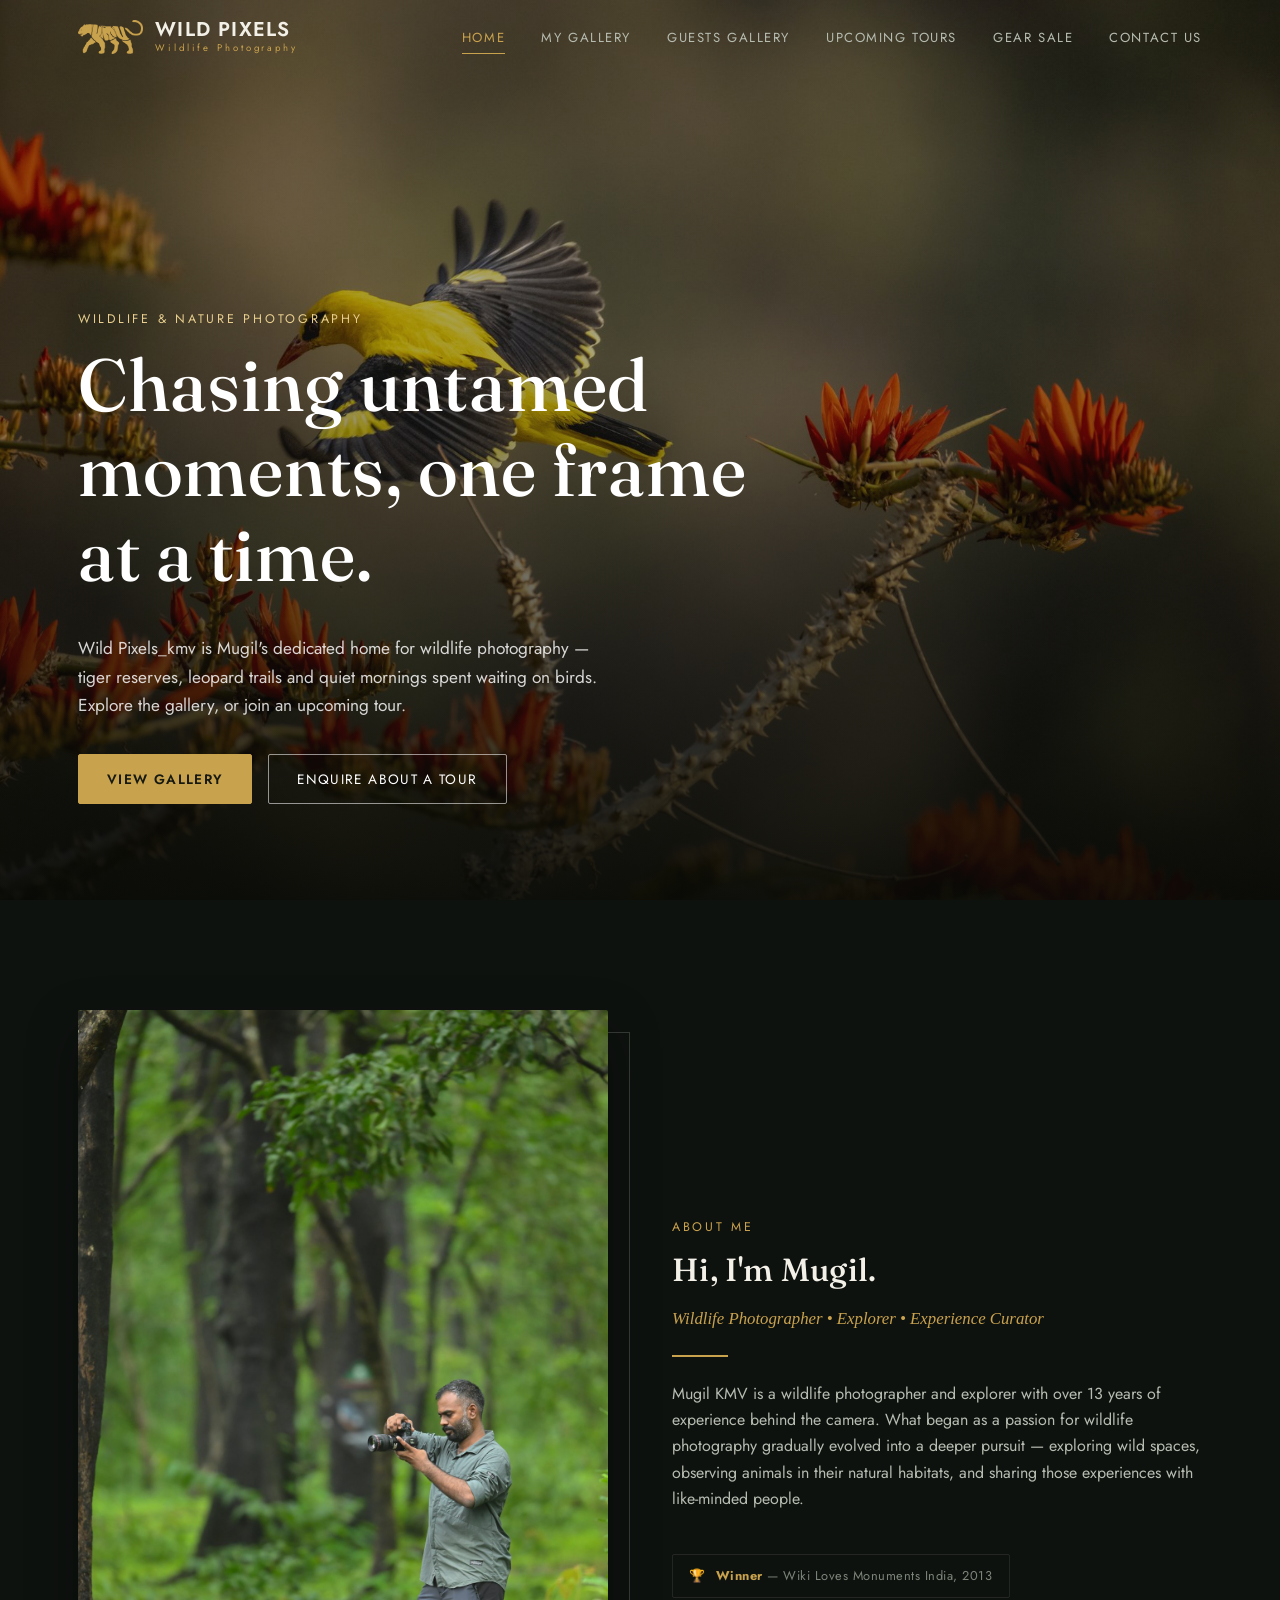
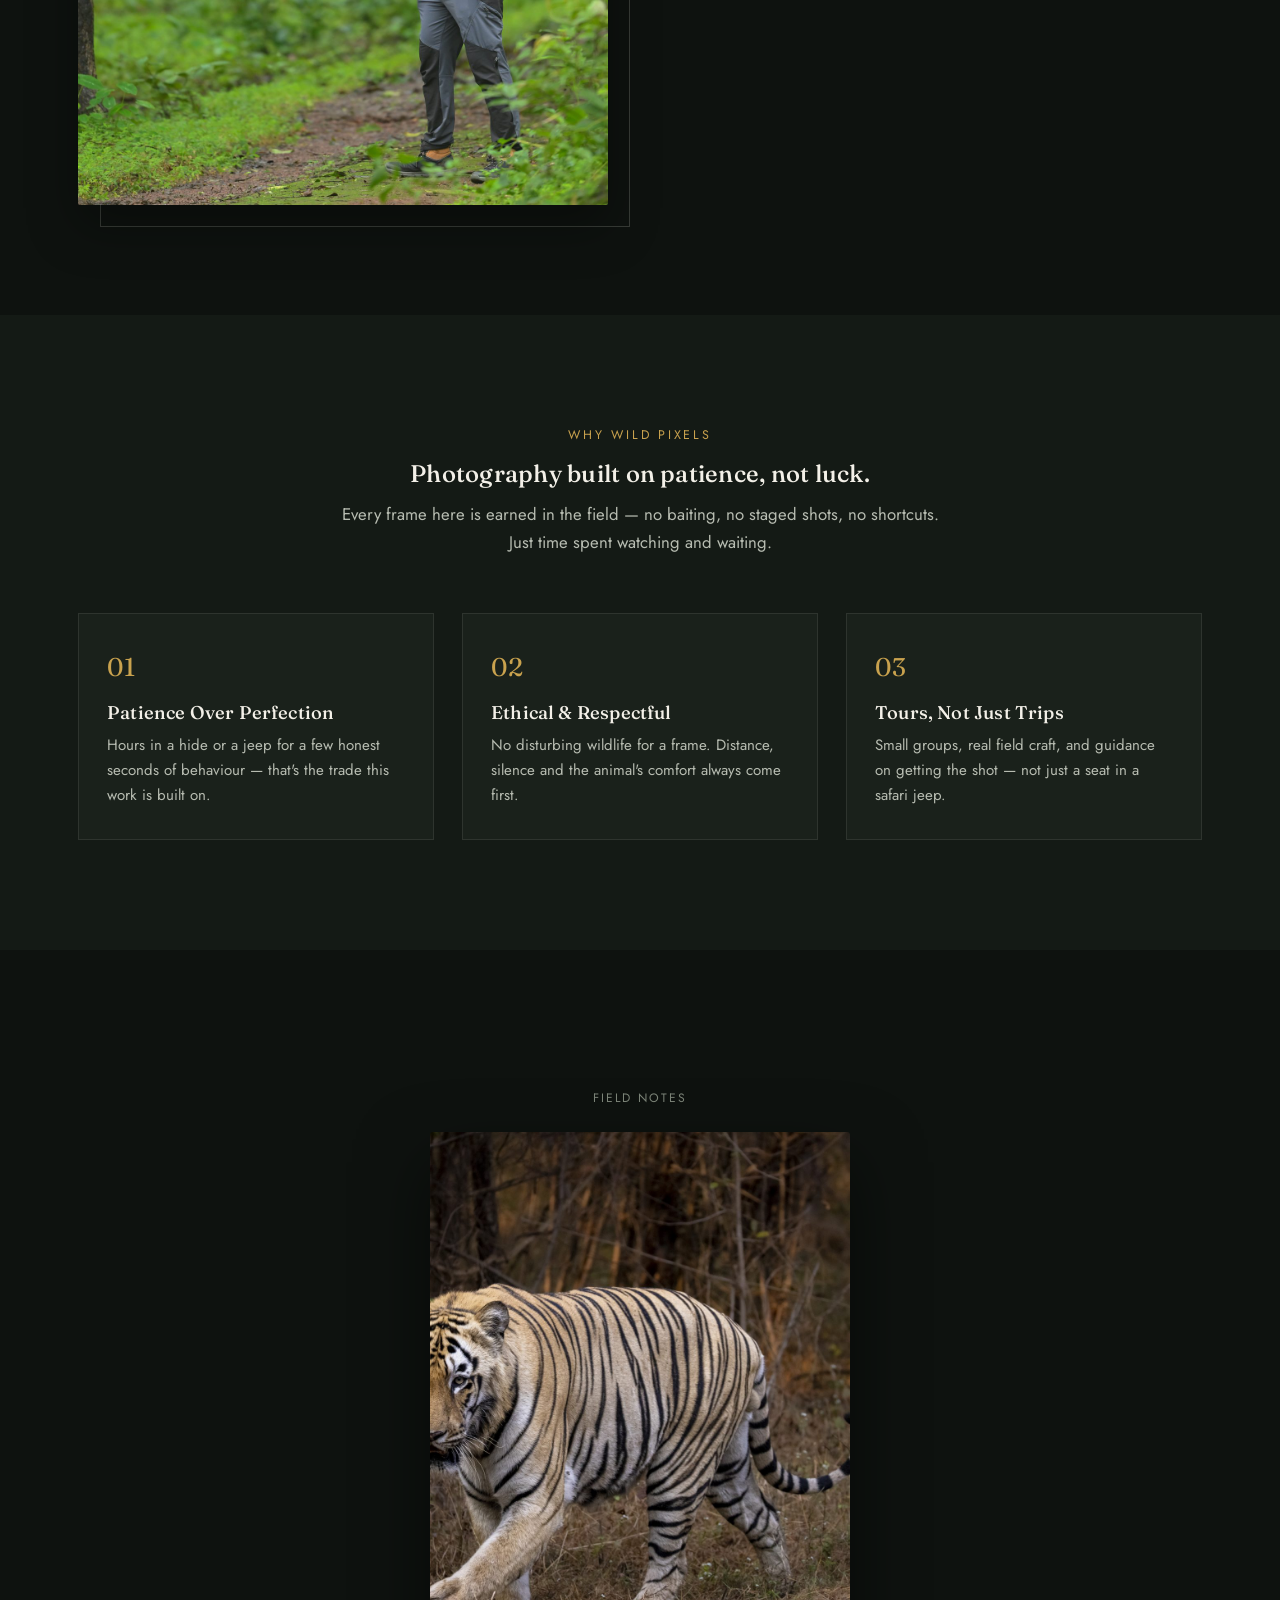
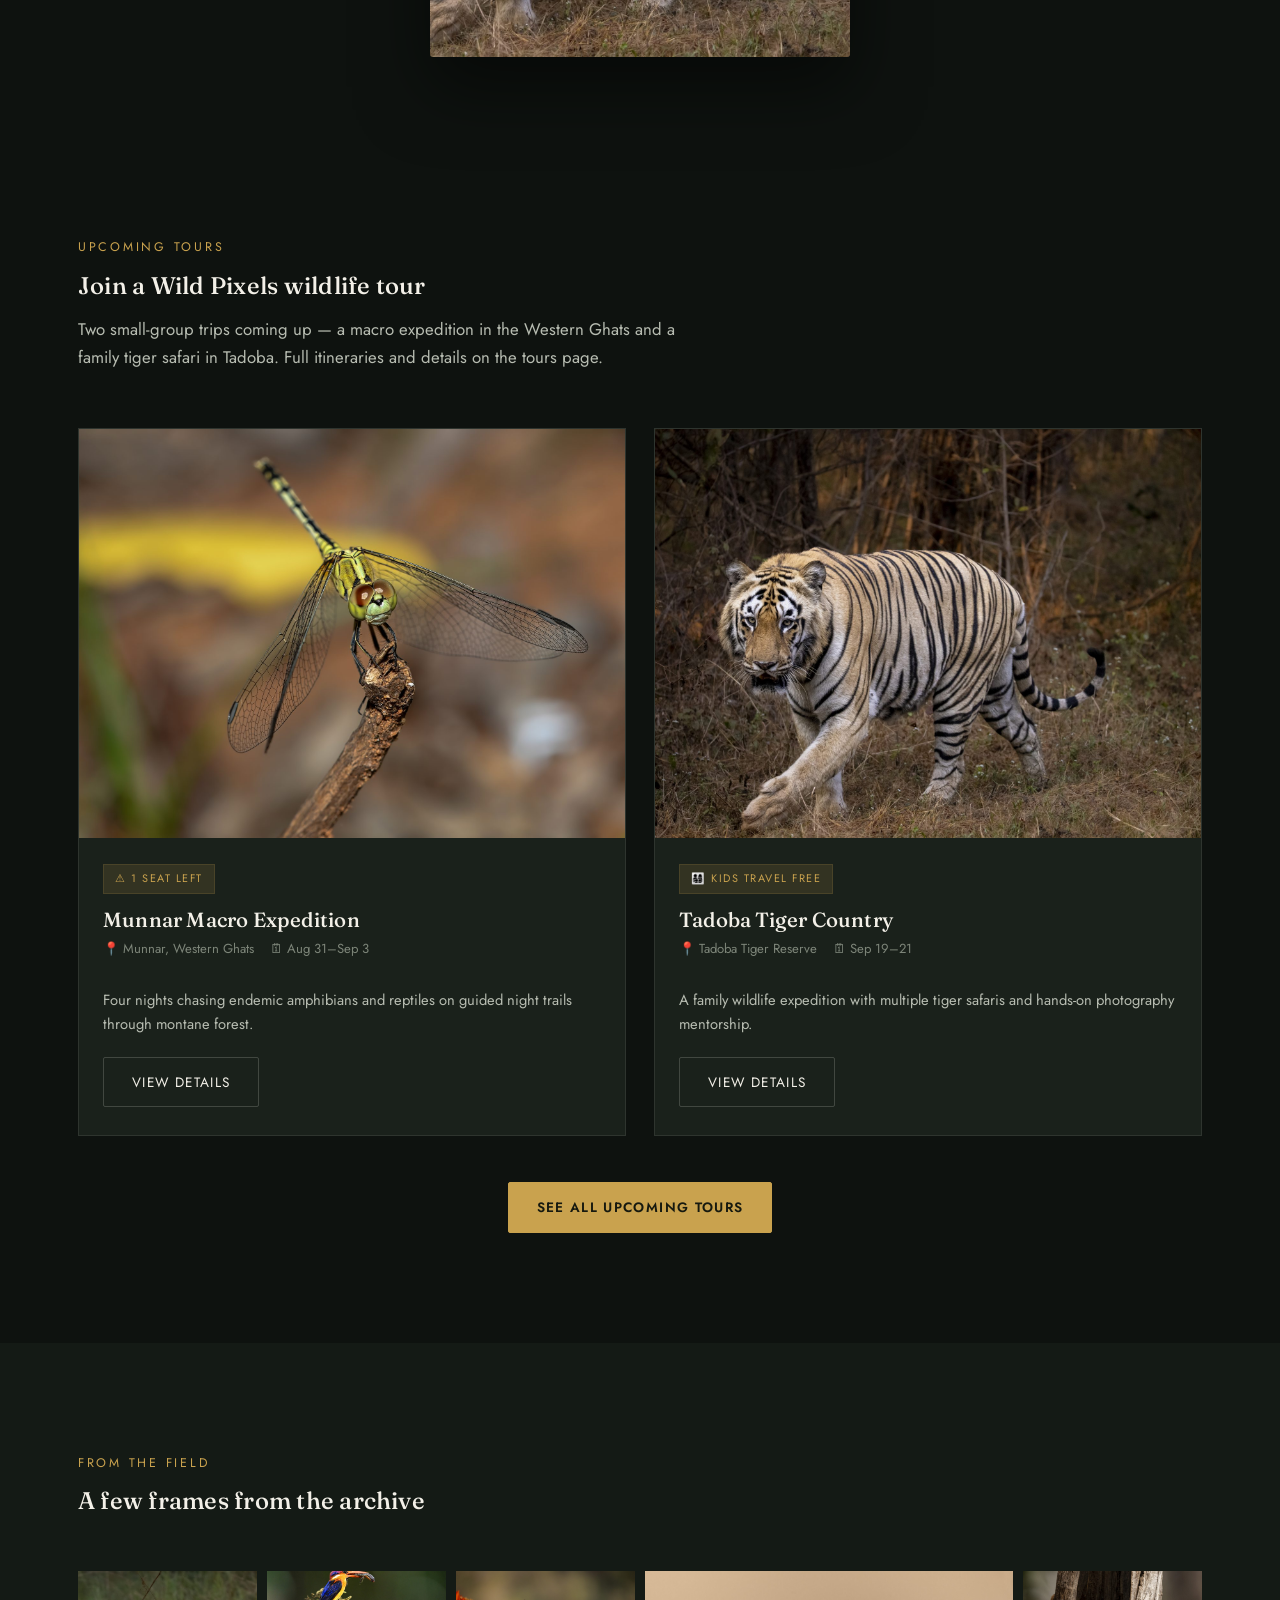
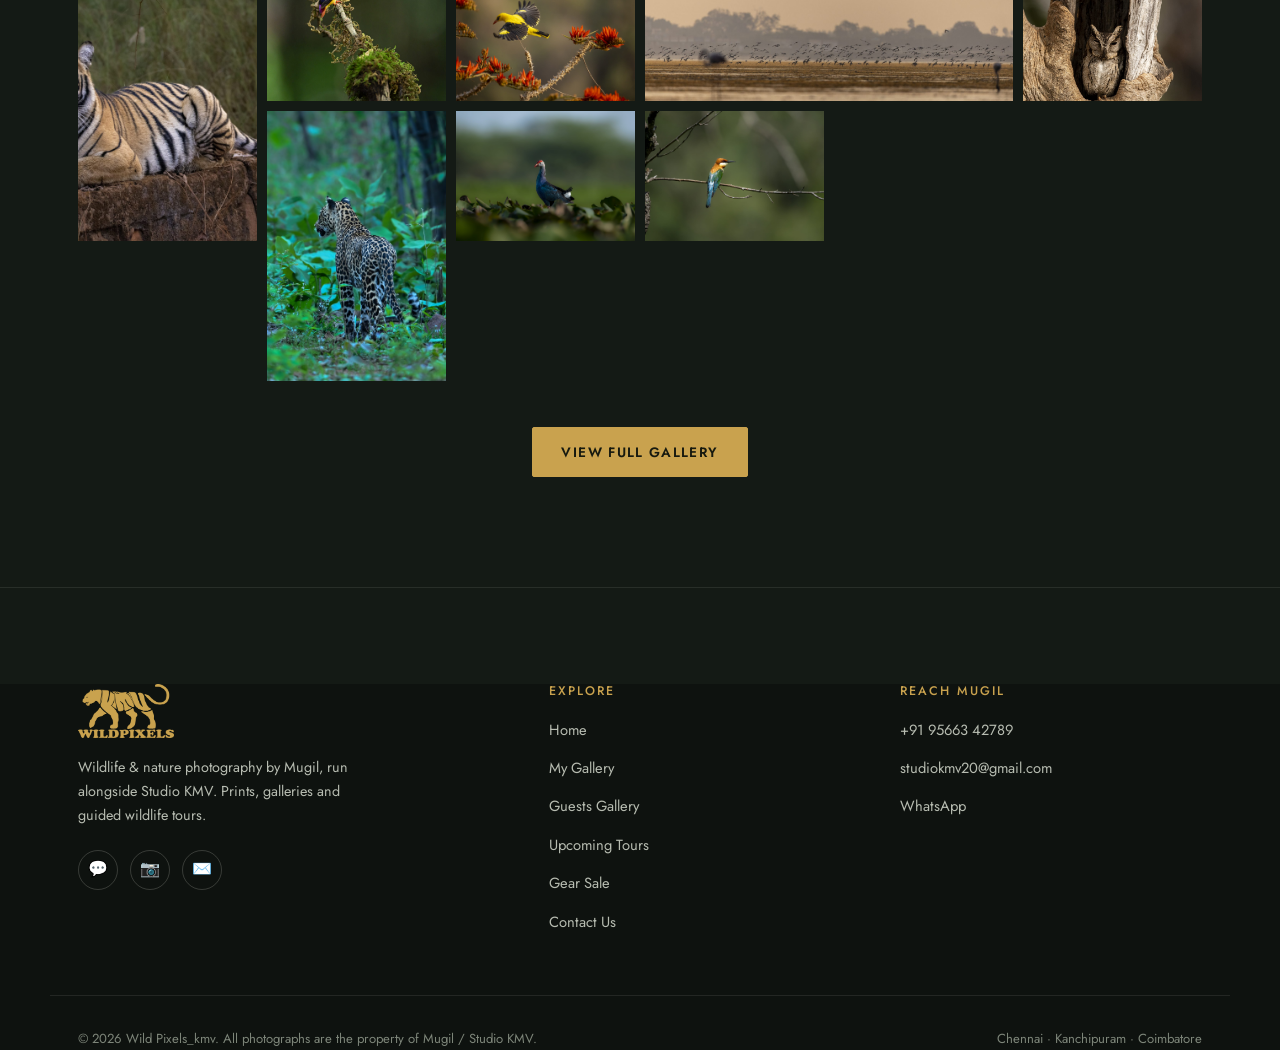
==== commit 08ec7f69: "Add a floating Ken Burns photo reel to the homepage "Field Notes" section between Why Wild Pixels an" ====
--- a/index.html
+++ b/index.html
@@ -96,6 +96,27 @@
   </div>
 </section>
 
+<!-- FIELD NOTES — floating photo reel -->
+<section class="section-tight">
+  <div class="container">
+    <div class="trip-snippets reveal">
+      <p class="snippets-label">Field Notes</p>
+      <div class="snippet-slideshow small ken-burns">
+        <img src="assets/img/tiger-golden-light.jpg" alt="Tiger in golden light">
+        <img src="assets/img/leopard-undergrowth.jpg" alt="Leopard in the undergrowth">
+        <img src="assets/img/dwarf-kingfisher-01.jpg" alt="Oriental Dwarf Kingfisher with a catch">
+        <img src="assets/img/golden-oriole-02.jpg" alt="Golden Oriole taking flight">
+        <img src="assets/img/flamingo-golden-hour.jpg" alt="Flamingo at golden hour">
+        <img src="assets/img/owlet-tree-hollow.jpg" alt="Spotted Owlet in a tree hollow">
+        <img src="assets/img/tickells-blue-flycatcher.jpg" alt="Tickell's Blue Flycatcher">
+        <img src="assets/img/purple-swamphen.jpg" alt="Purple Swamphen on lily pads">
+        <img src="assets/img/crested-serpent-eagle.jpg" alt="Crested Serpent Eagle, perched">
+        <img src="assets/img/blue-tailed-bee-eater.jpg" alt="Blue-tailed Bee-eater">
+      </div>
+    </div>
+  </div>
+</section>
+
 <!-- UPCOMING TOURS -->
 <section class="section" id="tours">
   <div class="container">
--- a/css/style.css
+++ b/css/style.css
@@ -18,7 +18,7 @@
   --shadow: 0 20px 50px rgba(0, 0, 0, 0.35);
   --serif: "Fraunces", "Georgia", serif;
   --sans: "Jost", "Segoe UI", sans-serif;
-  --maxw: 1180px;
+  --maxw: clamp(1180px, 80vw, 1440px);
 }
 
 * { box-sizing: border-box; }
@@ -409,6 +409,68 @@
 .tour-detail-cta { display: flex; gap: 16px; flex-wrap: wrap; align-items: center; }
 .tour-detail-cta .contact-hint { font-size: 0.85rem; color: var(--text-faint); }
 
+/* ---------- Completed tours archive ---------- */
+.archive-grid {
+  display: grid;
+  grid-template-columns: repeat(auto-fit, minmax(260px, 1fr));
+  gap: 20px; margin-top: 44px;
+}
+.archive-card {
+  display: flex; gap: 16px; align-items: center;
+  border: 1px solid var(--border); background: var(--surface);
+  padding: 14px; filter: saturate(0.75);
+}
+.archive-media { width: 84px; height: 84px; flex-shrink: 0; overflow: hidden; }
+.archive-media img { width: 100%; height: 100%; object-fit: cover; }
+.archive-body h4 {
+  font-family: var(--sans); font-size: 0.95rem; font-weight: 600;
+  color: var(--text); margin: 0 0 4px;
+}
+.archive-meta { font-size: 0.78rem; color: var(--text-faint); }
+.archive-body p.archive-desc { font-size: 0.82rem; color: var(--text-muted); margin: 8px 0 0; }
+.archive-badge {
+  display: inline-block; margin-top: 6px;
+  font-size: 0.64rem; letter-spacing: 0.08em; text-transform: uppercase;
+  color: var(--text-faint); border: 1px solid var(--border-strong); padding: 3px 8px;
+}
+
+/* ---------- Floating trip-snippets slideshow ---------- */
+.trip-snippets { margin-top: 68px; }
+.trip-snippets .snippets-label {
+  text-align: center;
+  font-size: 0.76rem; letter-spacing: 0.16em; text-transform: uppercase;
+  color: var(--text-faint); margin-bottom: 24px;
+}
+.snippet-slideshow {
+  position: relative;
+  max-width: 720px; margin: 0 auto;
+  aspect-ratio: 16 / 10;
+  border-radius: 3px;
+  overflow: hidden;
+  box-shadow: 0 30px 70px rgba(0, 0, 0, 0.5);
+}
+.snippet-slideshow img {
+  position: absolute; inset: 0;
+  width: 100%; height: 100%; object-fit: cover;
+  opacity: 0;
+  transition: opacity 1.8s ease;
+}
+.snippet-slideshow img.active { opacity: 1; }
+
+/* Compact size, for use as a smaller floating accent (e.g. homepage) */
+.snippet-slideshow.small { max-width: 420px; aspect-ratio: 4 / 5; }
+
+/* Ken Burns modifier — slow zoom-out on the active image, so a plain
+   photo slideshow reads more like a quiet video loop. */
+.snippet-slideshow.ken-burns img {
+  transform: scale(1.09);
+  transition: opacity 1.8s ease;
+}
+.snippet-slideshow.ken-burns img.active {
+  transform: scale(1);
+  transition: opacity 1.8s ease, transform 6s ease-out;
+}
+
 /* ---------- Gear page ---------- */
 .gear-how {
   display: grid; grid-template-columns: repeat(3, 1fr); gap: 20px;
@@ -467,6 +529,24 @@
 .gear-body p.desc { color: var(--text-muted); font-size: 0.86rem; flex: 1; margin: 14px 0 20px; }
 .gear-body .btn { align-self: flex-start; }
 
+/* Sold state — add class="sold" to .gear-card, a .gear-sold-badge span
+   inside .gear-media, and a p.sold-note replacing the Enquire button. */
+.gear-card.sold .gear-media { position: relative; }
+.gear-card.sold .gear-media img { filter: grayscale(1) brightness(0.6); }
+.gear-sold-badge {
+  position: absolute; top: 14px; left: 14px; z-index: 1;
+  background: #b23b3b; color: #fff;
+  font-family: var(--sans); font-weight: 600; font-size: 0.72rem;
+  letter-spacing: 0.1em; text-transform: uppercase;
+  padding: 6px 14px; border-radius: 2px;
+  box-shadow: 0 4px 12px rgba(0, 0, 0, 0.35);
+}
+.gear-card.sold h3, .gear-card.sold .gear-price { opacity: 0.6; }
+.gear-card.sold .btn { display: none; }
+.gear-card.sold .sold-note {
+  font-size: 0.82rem; color: var(--text-faint); font-style: italic; margin-top: 4px;
+}
+
 /* ---------- Gallery grid & snippets ---------- */
 .snip-grid {
   display: grid;
@@ -562,6 +642,49 @@
   color: var(--text-faint); font-size: 0.78rem; letter-spacing: 0.06em;
   text-align: center; padding: 20px;
 }
+
+/* ---------- Forms ---------- */
+.form-card {
+  max-width: 640px; margin: 44px auto 0;
+  border: 1px solid var(--border); background: var(--surface);
+  padding: 40px;
+}
+.form-group { margin-bottom: 22px; }
+.form-group label {
+  display: block; font-size: 0.78rem; letter-spacing: 0.08em; text-transform: uppercase;
+  color: var(--text-faint); margin-bottom: 9px;
+}
+.form-group .req { color: var(--accent); }
+.form-group input[type="text"],
+.form-group input[type="file"],
+.form-group select,
+.form-group textarea {
+  width: 100%; background: var(--bg-alt); border: 1px solid var(--border-strong);
+  color: var(--text); padding: 12px 14px; font-family: var(--sans); font-size: 0.95rem;
+  border-radius: 2px;
+}
+.form-group select { appearance: none; cursor: pointer; }
+.form-group textarea { resize: vertical; min-height: 80px; }
+.form-group input:focus, .form-group select:focus, .form-group textarea:focus {
+  outline: none; border-color: var(--accent);
+}
+.form-group input[type="file"] { padding: 10px; cursor: pointer; }
+.form-hint { font-size: 0.78rem; color: var(--text-faint); margin-top: 8px; }
+.radio-row { display: flex; gap: 20px; flex-wrap: wrap; margin-top: 6px; }
+.radio-row label {
+  display: flex; align-items: center; gap: 8px;
+  text-transform: none; letter-spacing: normal; font-size: 0.92rem; color: var(--text-muted);
+  cursor: pointer; margin-bottom: 0;
+}
+.radio-row input[type="radio"] { accent-color: var(--accent); width: 16px; height: 16px; }
+.form-card .btn { width: 100%; justify-content: center; }
+.form-message {
+  display: none; margin-top: 18px; padding: 14px 16px; font-size: 0.88rem;
+  border: 1px solid var(--border-strong);
+}
+.form-message.loading { display: block; color: var(--text-muted); }
+.form-message.success { display: block; color: var(--verify); border-color: rgba(143,209,158,.35); background: rgba(143,209,158,.08); }
+.form-message.error { display: block; color: #e0897e; border-color: rgba(224,137,126,.35); background: rgba(224,137,126,.08); }
 
 /* ---------- Contact ---------- */
 .contact-grid {
@@ -659,6 +782,22 @@
   .nav-toggle { display: flex; }
   .hero-actions { flex-direction: column; align-items: flex-start; }
   .snip-grid { grid-template-columns: repeat(2, 1fr); }
-  .gallery-grid { columns: 1 100%; }
   .feature-grid { grid-template-columns: 1fr; }
-}
+  .form-card { padding: 26px 20px; }
+
+  /* Compact tap-to-view thumbnail grid instead of the tall masonry layout */
+  .gallery-grid {
+    columns: unset;
+    display: grid;
+    grid-template-columns: repeat(3, 1fr);
+    gap: 3px;
+  }
+  .gallery-grid figure {
+    margin: 0;
+    break-inside: unset;
+    aspect-ratio: 1 / 1;
+    border: none;
+  }
+  .gallery-grid img { width: 100%; height: 100%; object-fit: cover; }
+  .gallery-grid figcaption { display: none; }
+}
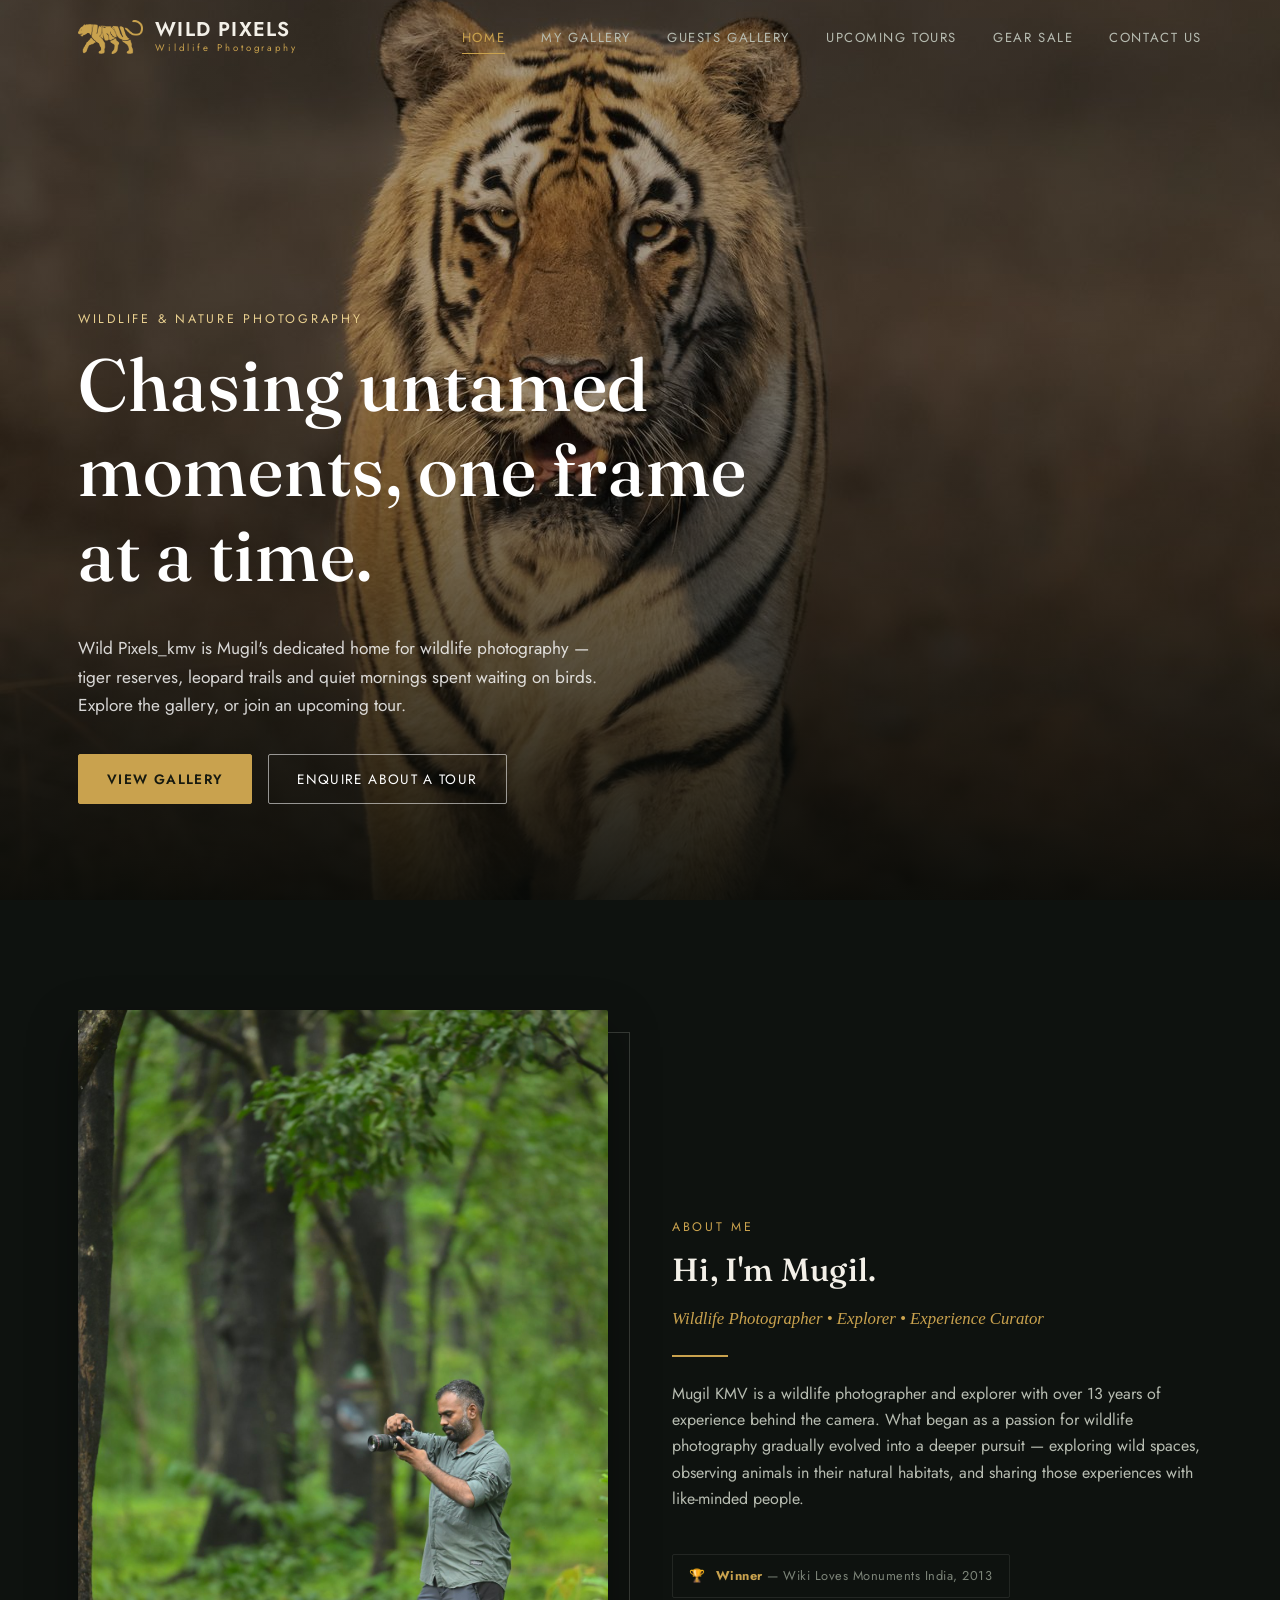
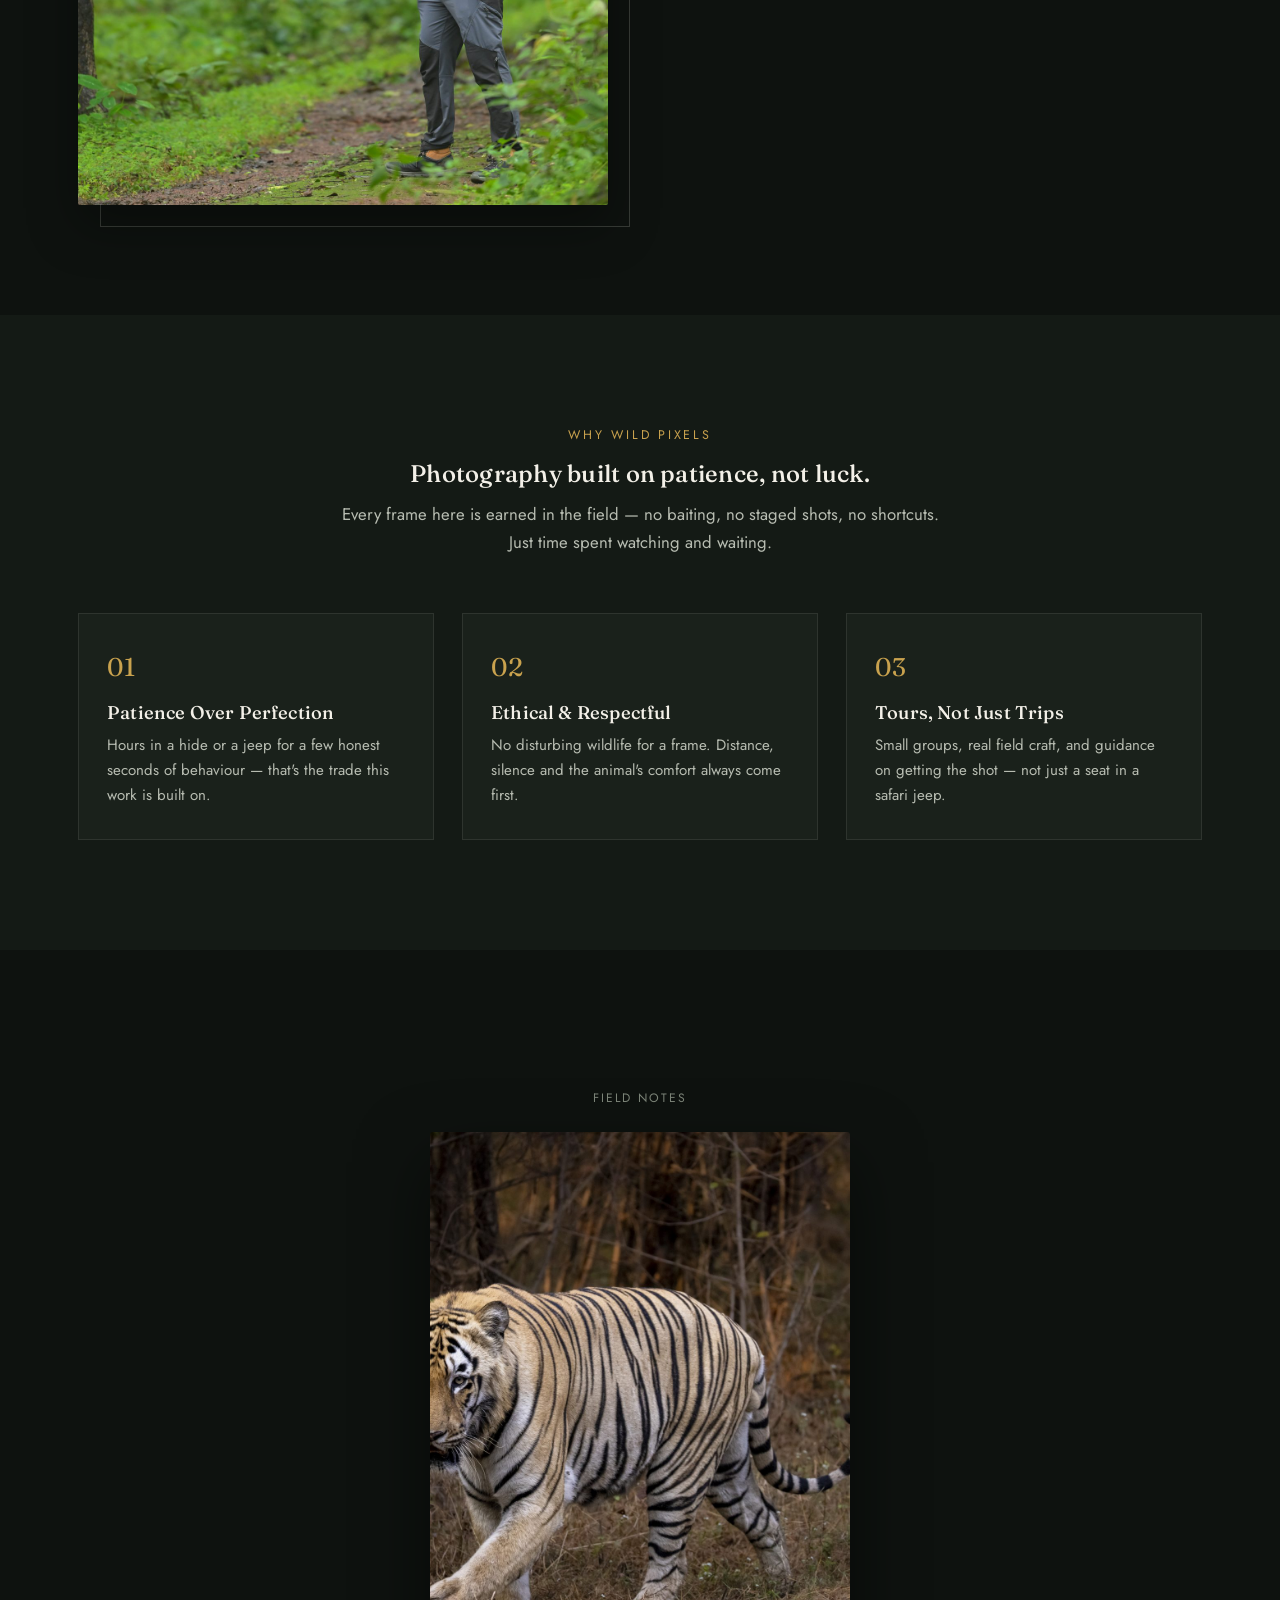
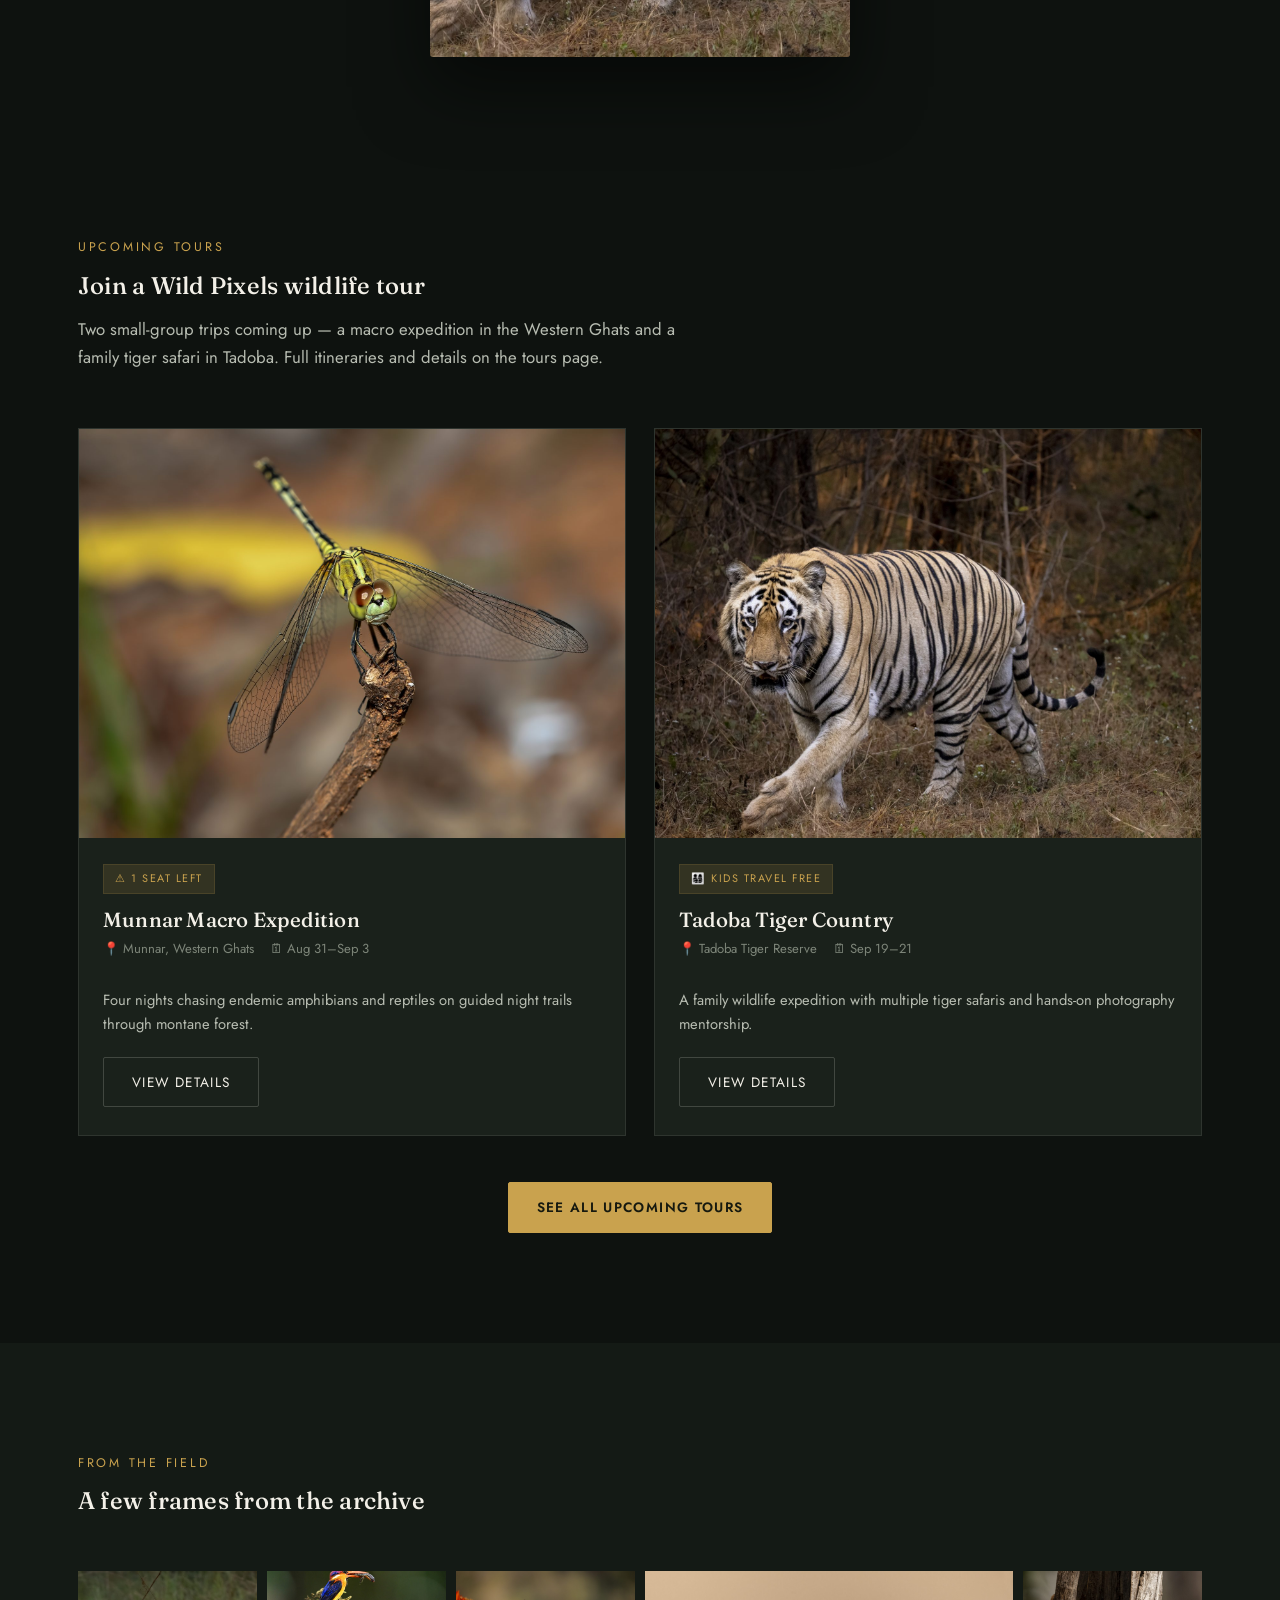
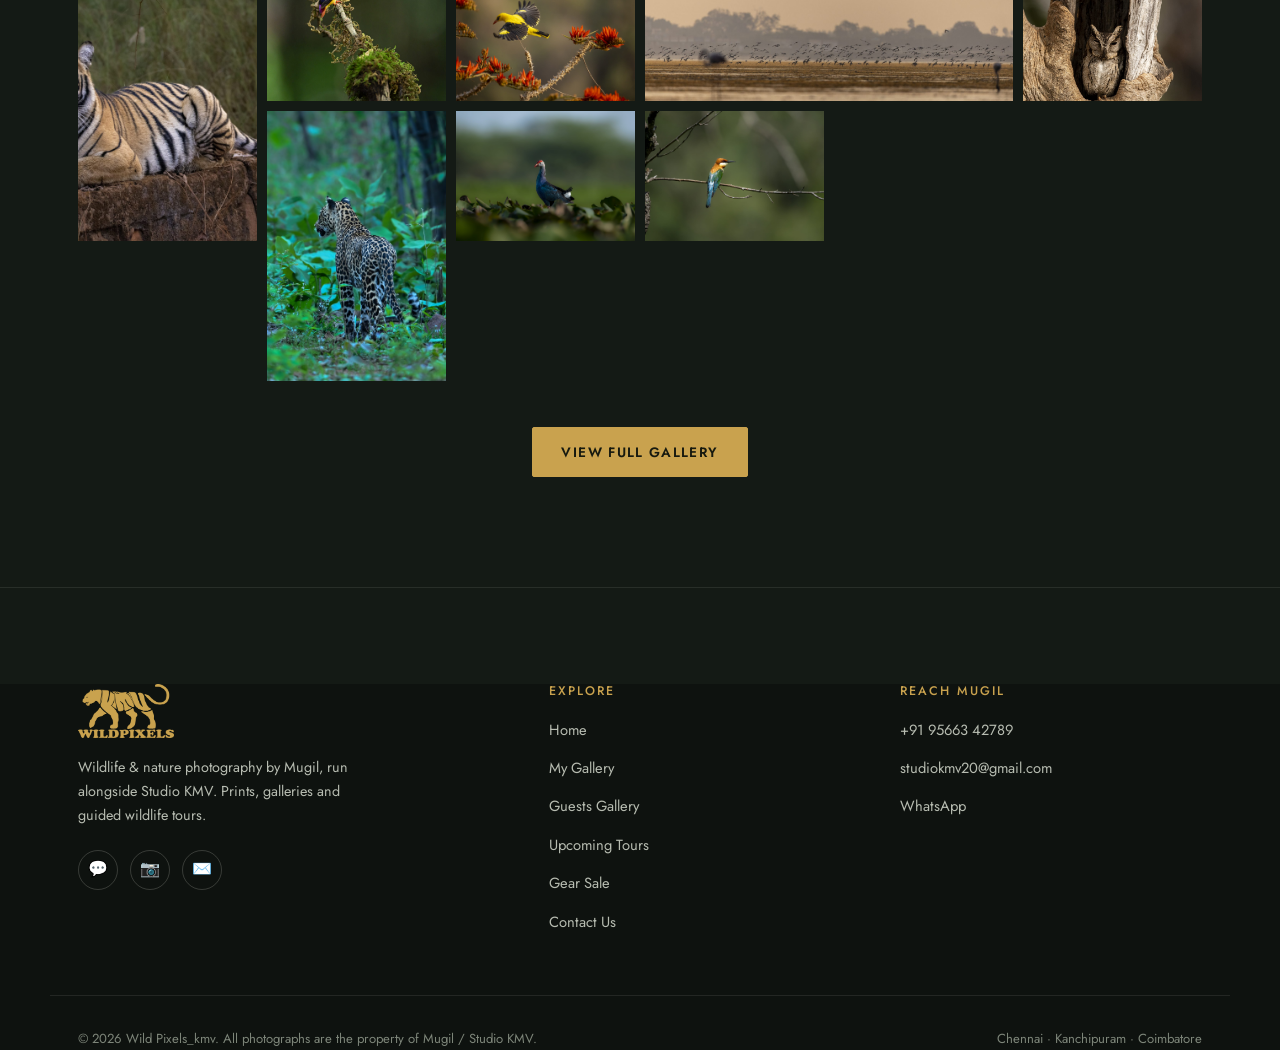
==== commit 4c6d4c0f: "Add Open Graph and Twitter Card meta tags to every public page Sharing any page link on WhatsApp, In" ====
--- a/index.html
+++ b/index.html
@@ -5,6 +5,17 @@
 <meta name="viewport" content="width=device-width, initial-scale=1.0">
 <title>Wild Pixels_kmv — Wildlife &amp; Nature Photography by Mugil</title>
 <meta name="description" content="Wild Pixels_kmv is the wildlife and nature photography home of Mugil (Studio KMV) — galleries, guided wildlife tours, and enquiries.">
+<meta property="og:type" content="website">
+<meta property="og:site_name" content="Wild Pixels">
+<meta property="og:title" content="Wild Pixels_kmv — Wildlife &amp; Nature Photography by Mugil">
+<meta property="og:description" content="Wild Pixels_kmv is the wildlife and nature photography home of Mugil (Studio KMV) — galleries, guided wildlife tours, and enquiries.">
+<meta property="og:url" content="https://pradeepmurthy1992.github.io/Mugil_wildpixels/">
+<meta property="og:image" content="https://pradeepmurthy1992.github.io/Mugil_wildpixels/assets/img/tiger-golden-light.jpg">
+<meta property="og:image:width" content="1200">
+<meta name="twitter:card" content="summary_large_image">
+<meta name="twitter:title" content="Wild Pixels_kmv — Wildlife &amp; Nature Photography by Mugil">
+<meta name="twitter:description" content="Wild Pixels_kmv is the wildlife and nature photography home of Mugil (Studio KMV) — galleries, guided wildlife tours, and enquiries.">
+<meta name="twitter:image" content="https://pradeepmurthy1992.github.io/Mugil_wildpixels/assets/img/tiger-golden-light.jpg">
 <link rel="icon" type="image/png" sizes="32x32" href="assets/brand/favicon-32.png">
 <link rel="icon" type="image/png" sizes="48x48" href="assets/brand/favicon-48.png">
 <link rel="apple-touch-icon" sizes="180x180" href="assets/brand/favicon-180.png">
--- a/css/style.css
+++ b/css/style.css
@@ -529,11 +529,11 @@
 .gear-body p.desc { color: var(--text-muted); font-size: 0.86rem; flex: 1; margin: 14px 0 20px; }
 .gear-body .btn { align-self: flex-start; }
 
-/* Sold state — add class="sold" to .gear-card, a .gear-sold-badge span
-   inside .gear-media, and a p.sold-note replacing the Enquire button. */
-.gear-card.sold .gear-media { position: relative; }
-.gear-card.sold .gear-media img { filter: grayscale(1) brightness(0.6); }
+/* Sold state — fully driven by data-sold="true|false" on .gear-card,
+   set by admin.html / the AdminGear Apps Script. */
+.gear-media { position: relative; }
 .gear-sold-badge {
+  display: none;
   position: absolute; top: 14px; left: 14px; z-index: 1;
   background: #b23b3b; color: #fff;
   font-family: var(--sans); font-weight: 600; font-size: 0.72rem;
@@ -541,11 +541,16 @@
   padding: 6px 14px; border-radius: 2px;
   box-shadow: 0 4px 12px rgba(0, 0, 0, 0.35);
 }
-.gear-card.sold h3, .gear-card.sold .gear-price { opacity: 0.6; }
-.gear-card.sold .btn { display: none; }
-.gear-card.sold .sold-note {
+.sold-note { display: none; }
+.gear-card[data-sold="true"] .gear-sold-badge { display: inline-block; }
+.gear-card[data-sold="true"] .sold-note {
+  display: block;
   font-size: 0.82rem; color: var(--text-faint); font-style: italic; margin-top: 4px;
 }
+.gear-card[data-sold="true"] .gear-media img { filter: grayscale(1) brightness(0.6); }
+.gear-card[data-sold="true"] h3,
+.gear-card[data-sold="true"] .gear-price { opacity: 0.6; }
+.gear-card[data-sold="true"] .btn { display: none; }
 
 /* ---------- Gallery grid & snippets ---------- */
 .snip-grid {
@@ -685,6 +690,18 @@
 .form-message.loading { display: block; color: var(--text-muted); }
 .form-message.success { display: block; color: var(--verify); border-color: rgba(143,209,158,.35); background: rgba(143,209,158,.08); }
 .form-message.error { display: block; color: #e0897e; border-color: rgba(224,137,126,.35); background: rgba(224,137,126,.08); }
+
+/* ---------- Admin item rows (admin.html) ---------- */
+.admin-item {
+  display: flex; align-items: center; gap: 14px;
+  padding: 16px; border: 1px solid var(--border); background: var(--bg-alt);
+  margin-bottom: 12px;
+}
+.admin-item .dot { font-size: 0.9rem; flex-shrink: 0; }
+.admin-item .info { flex: 1; min-width: 0; }
+.admin-item .info .title { display: block; font-size: 0.92rem; color: var(--text); }
+.admin-item .info .status { display: block; font-size: 0.76rem; color: var(--text-faint); margin-top: 2px; }
+.admin-item .btn { flex-shrink: 0; }
 
 /* ---------- Contact ---------- */
 .contact-grid {
